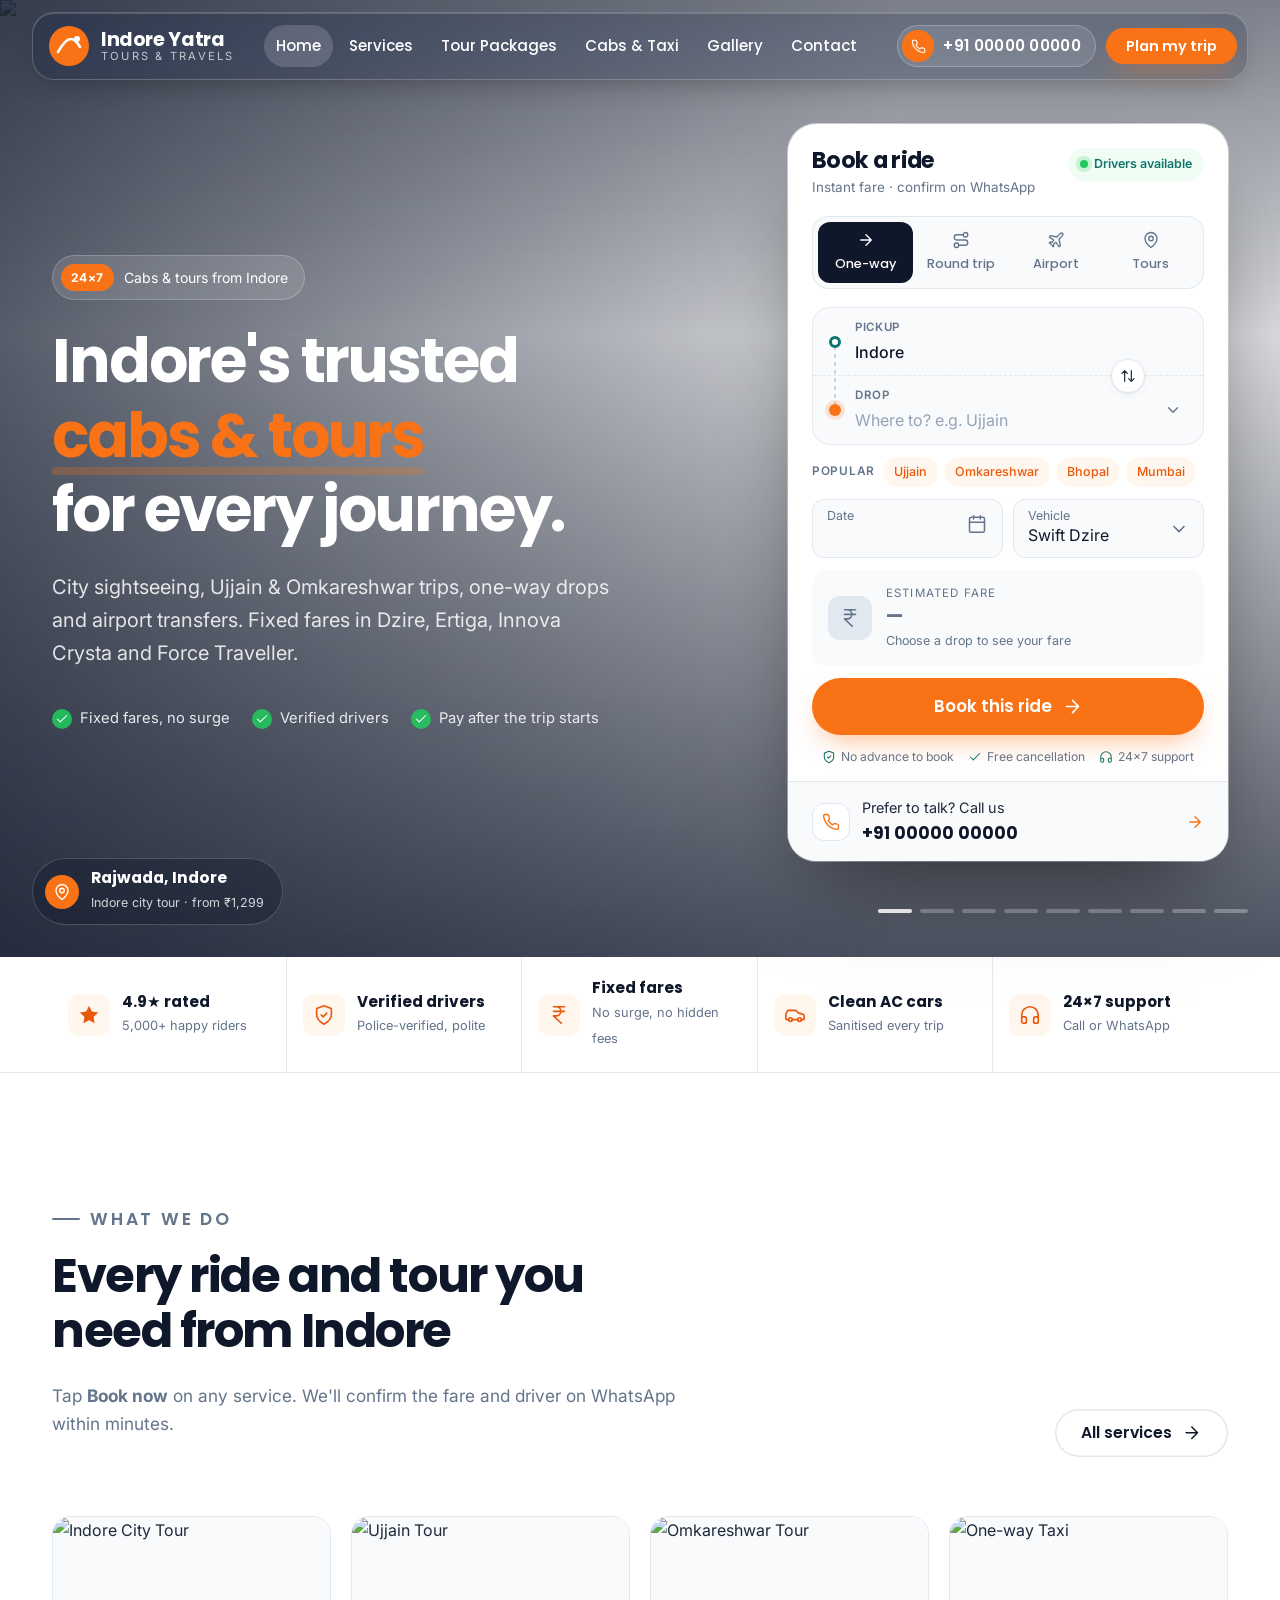
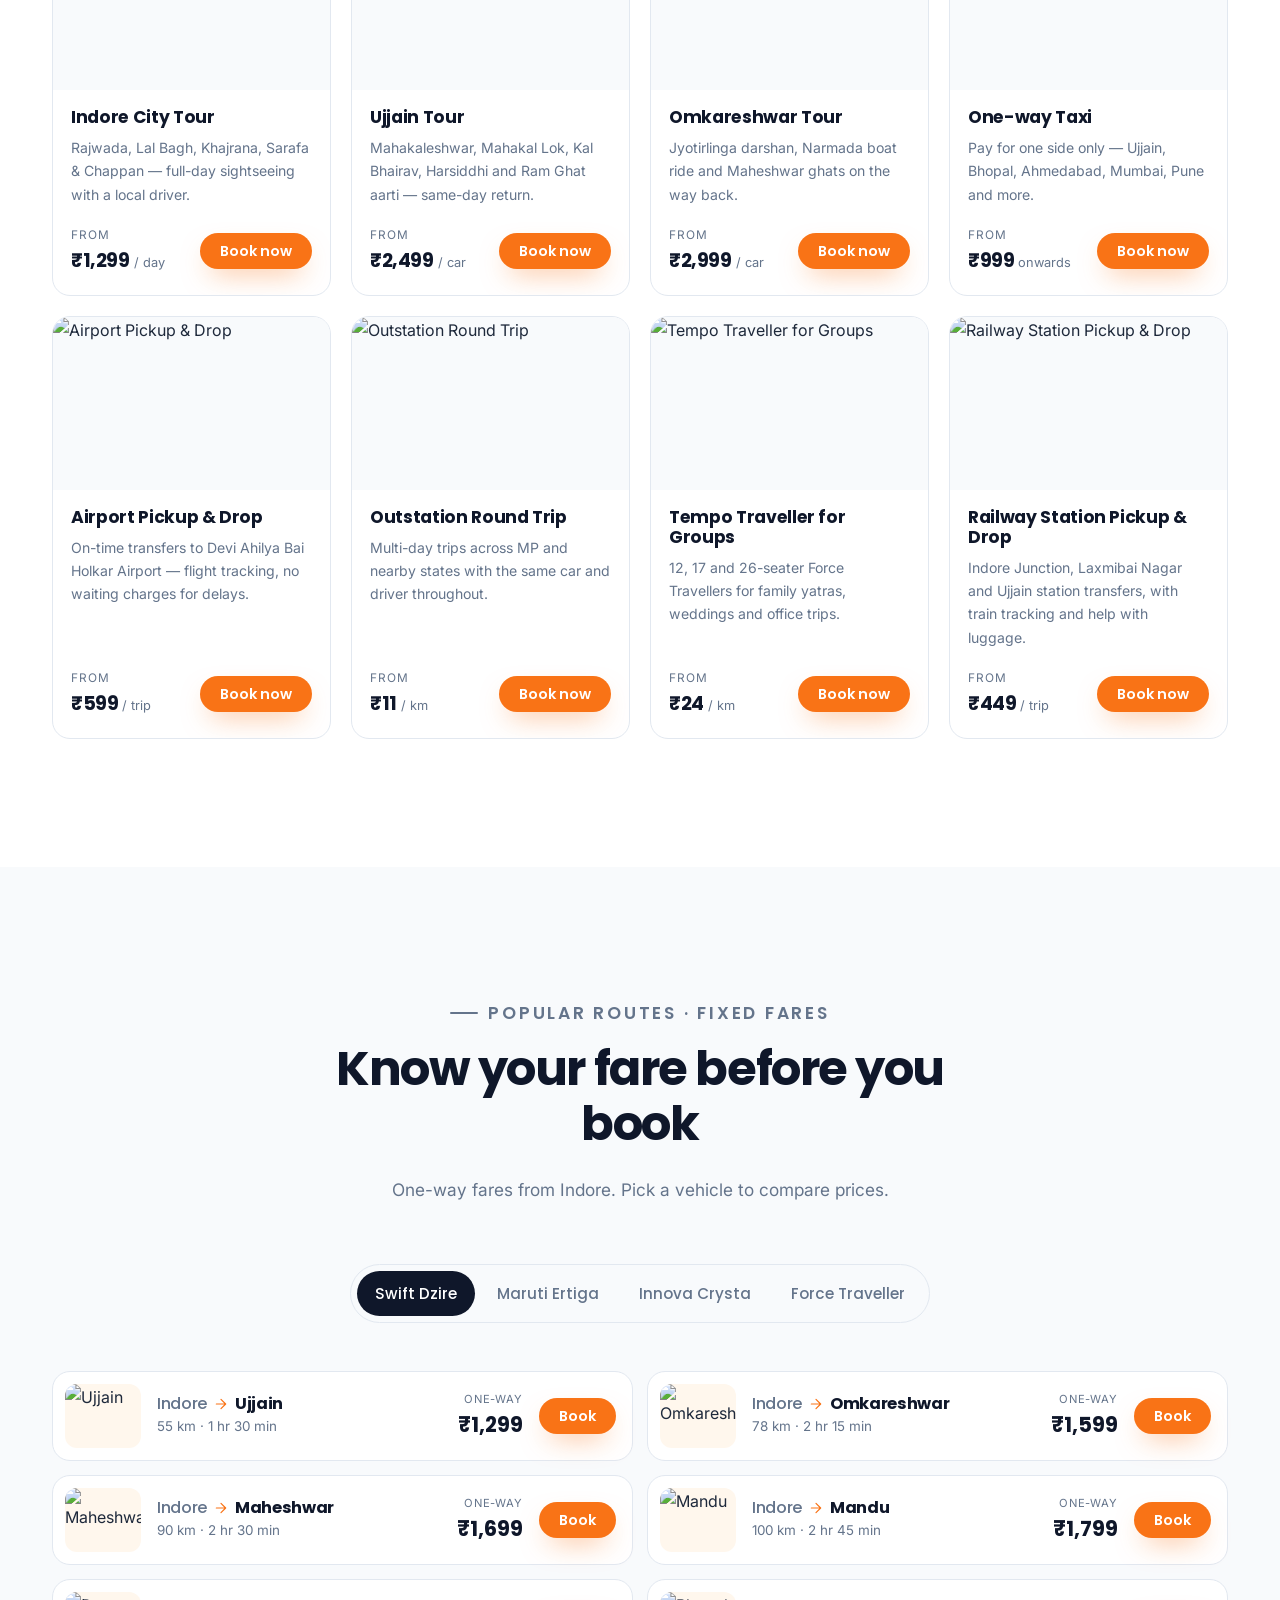
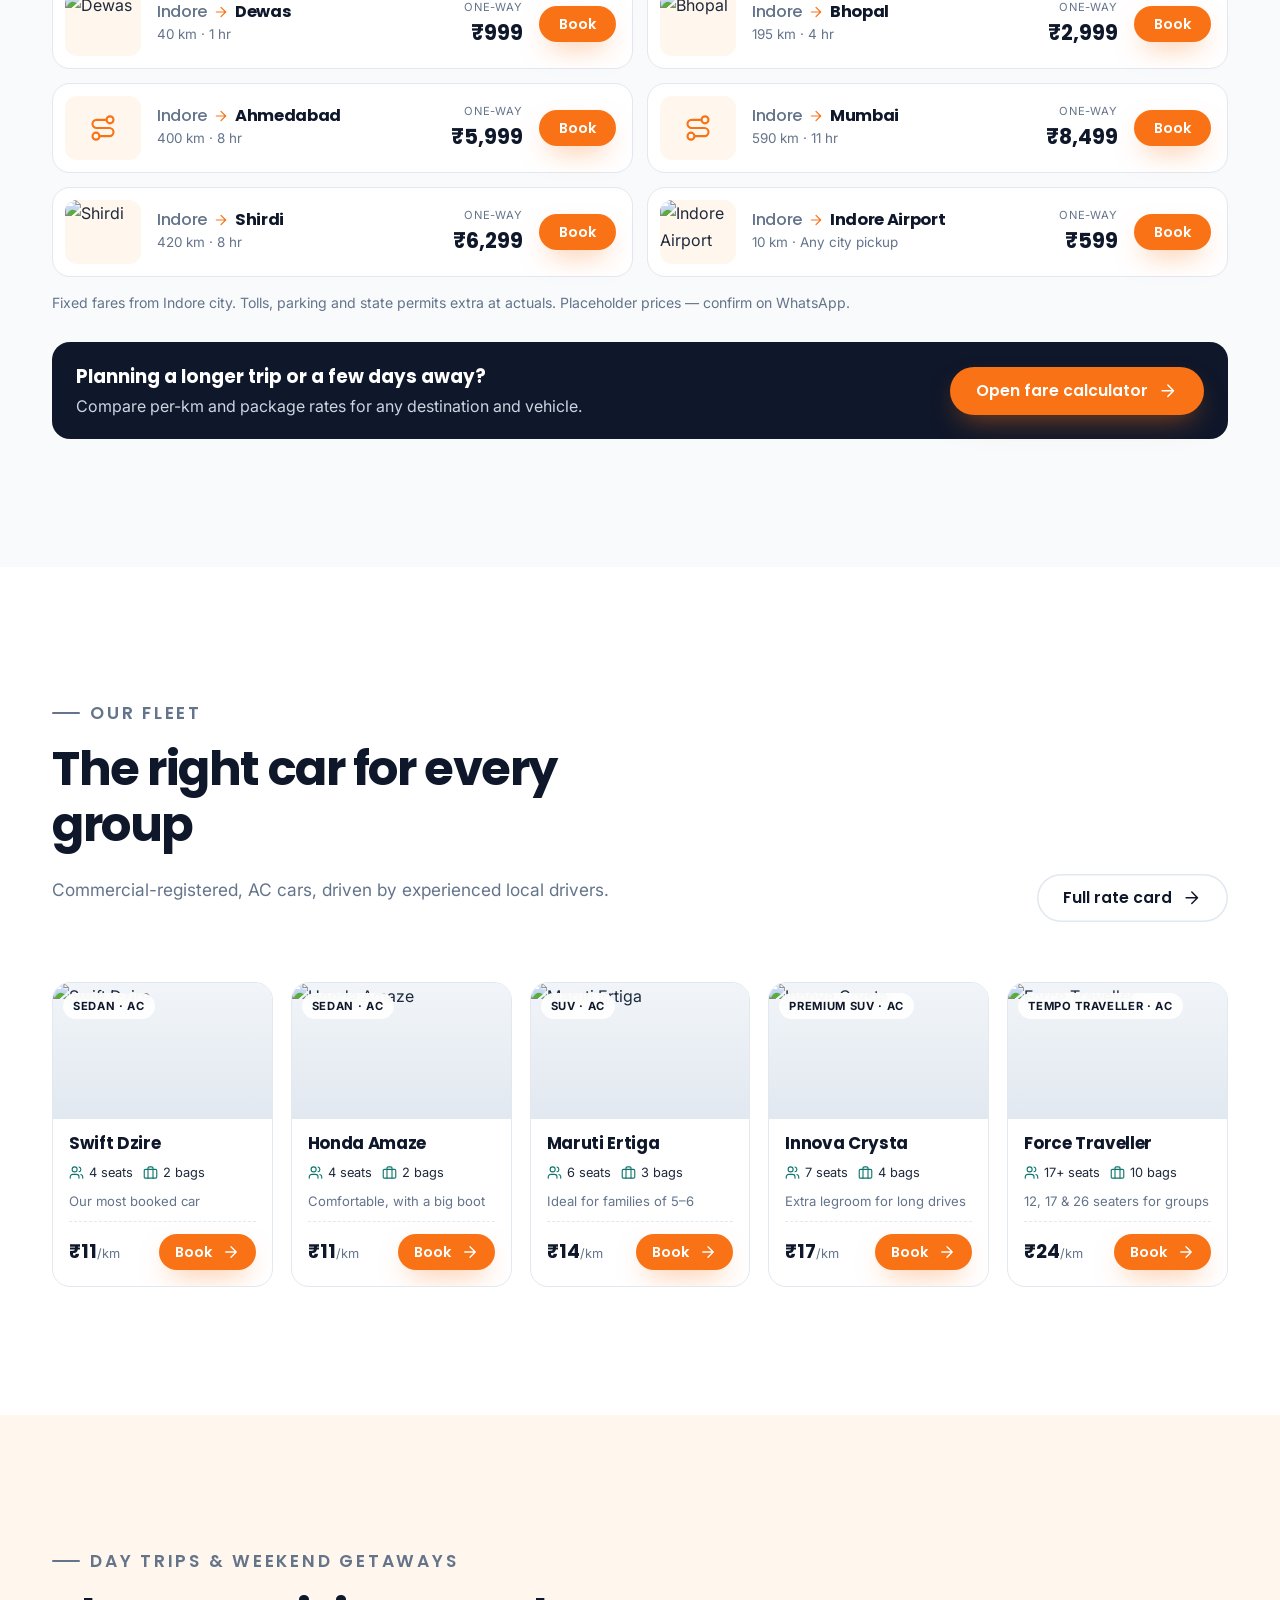
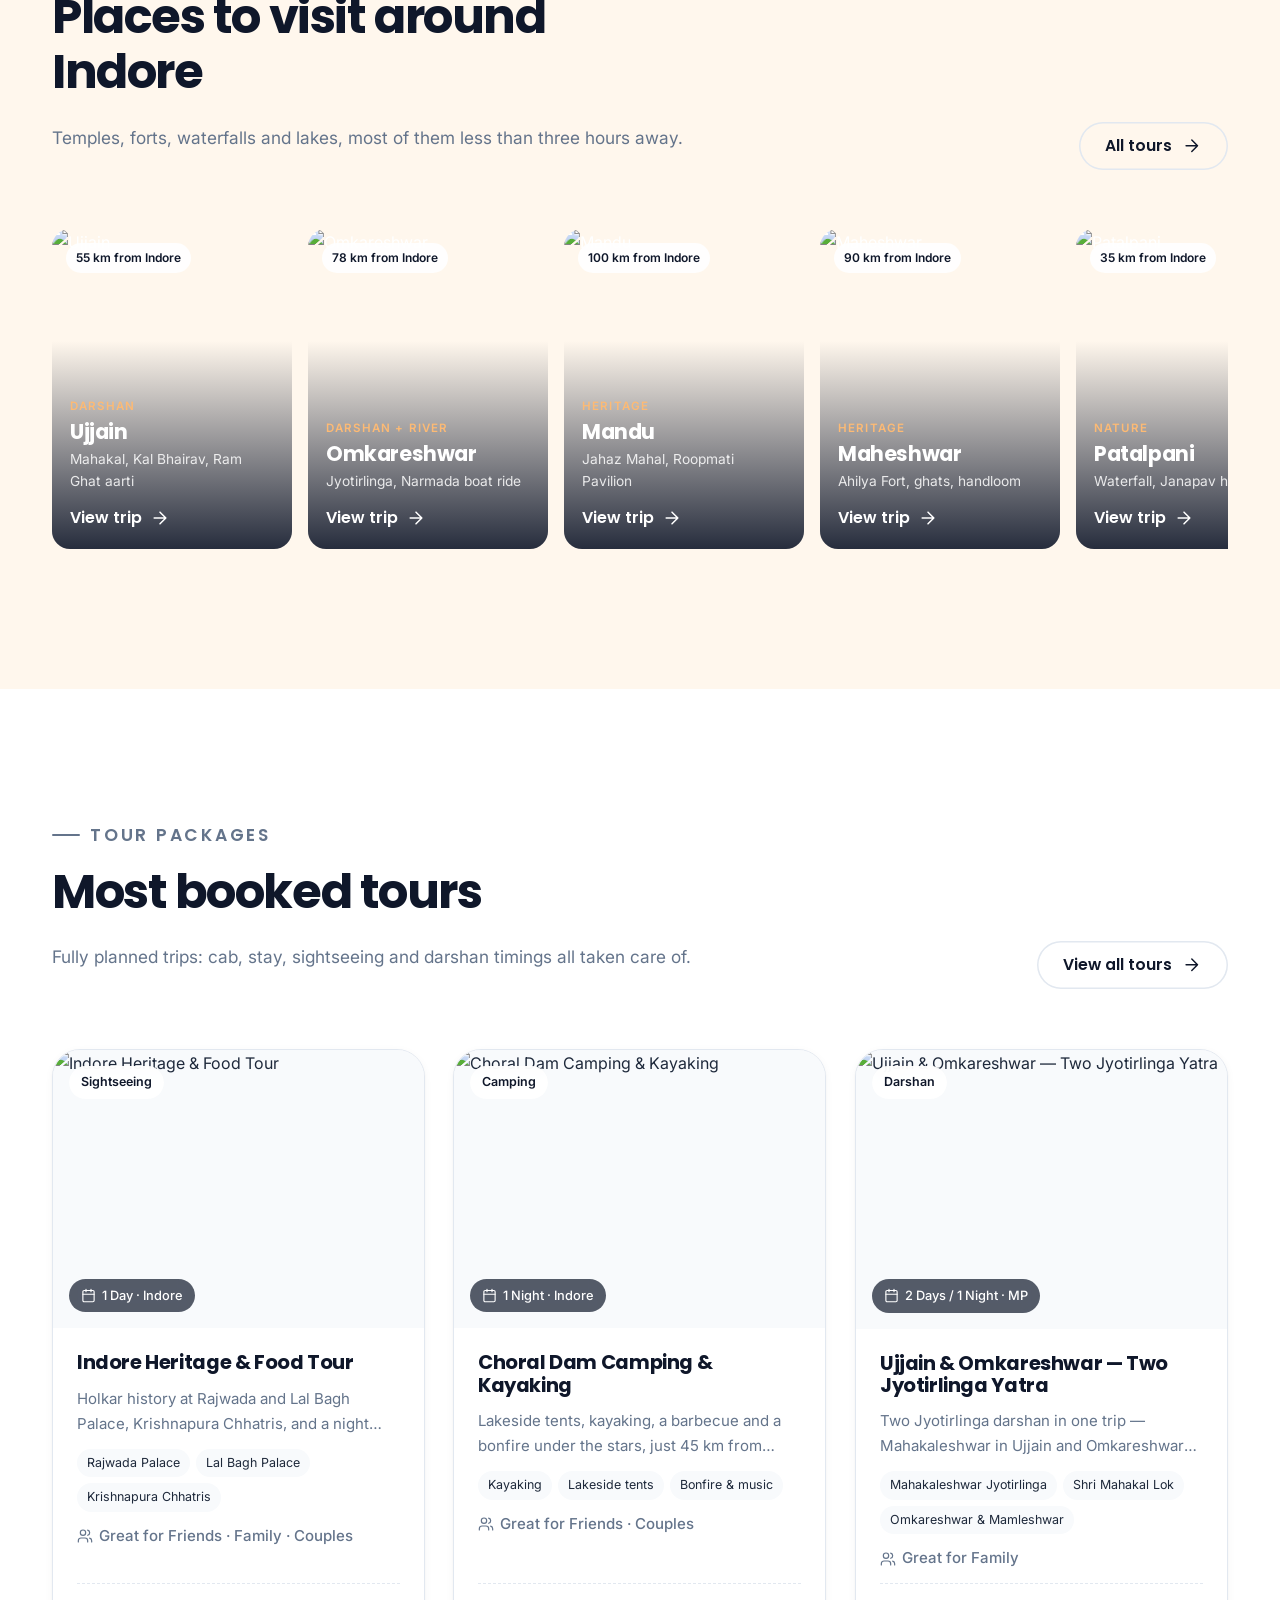
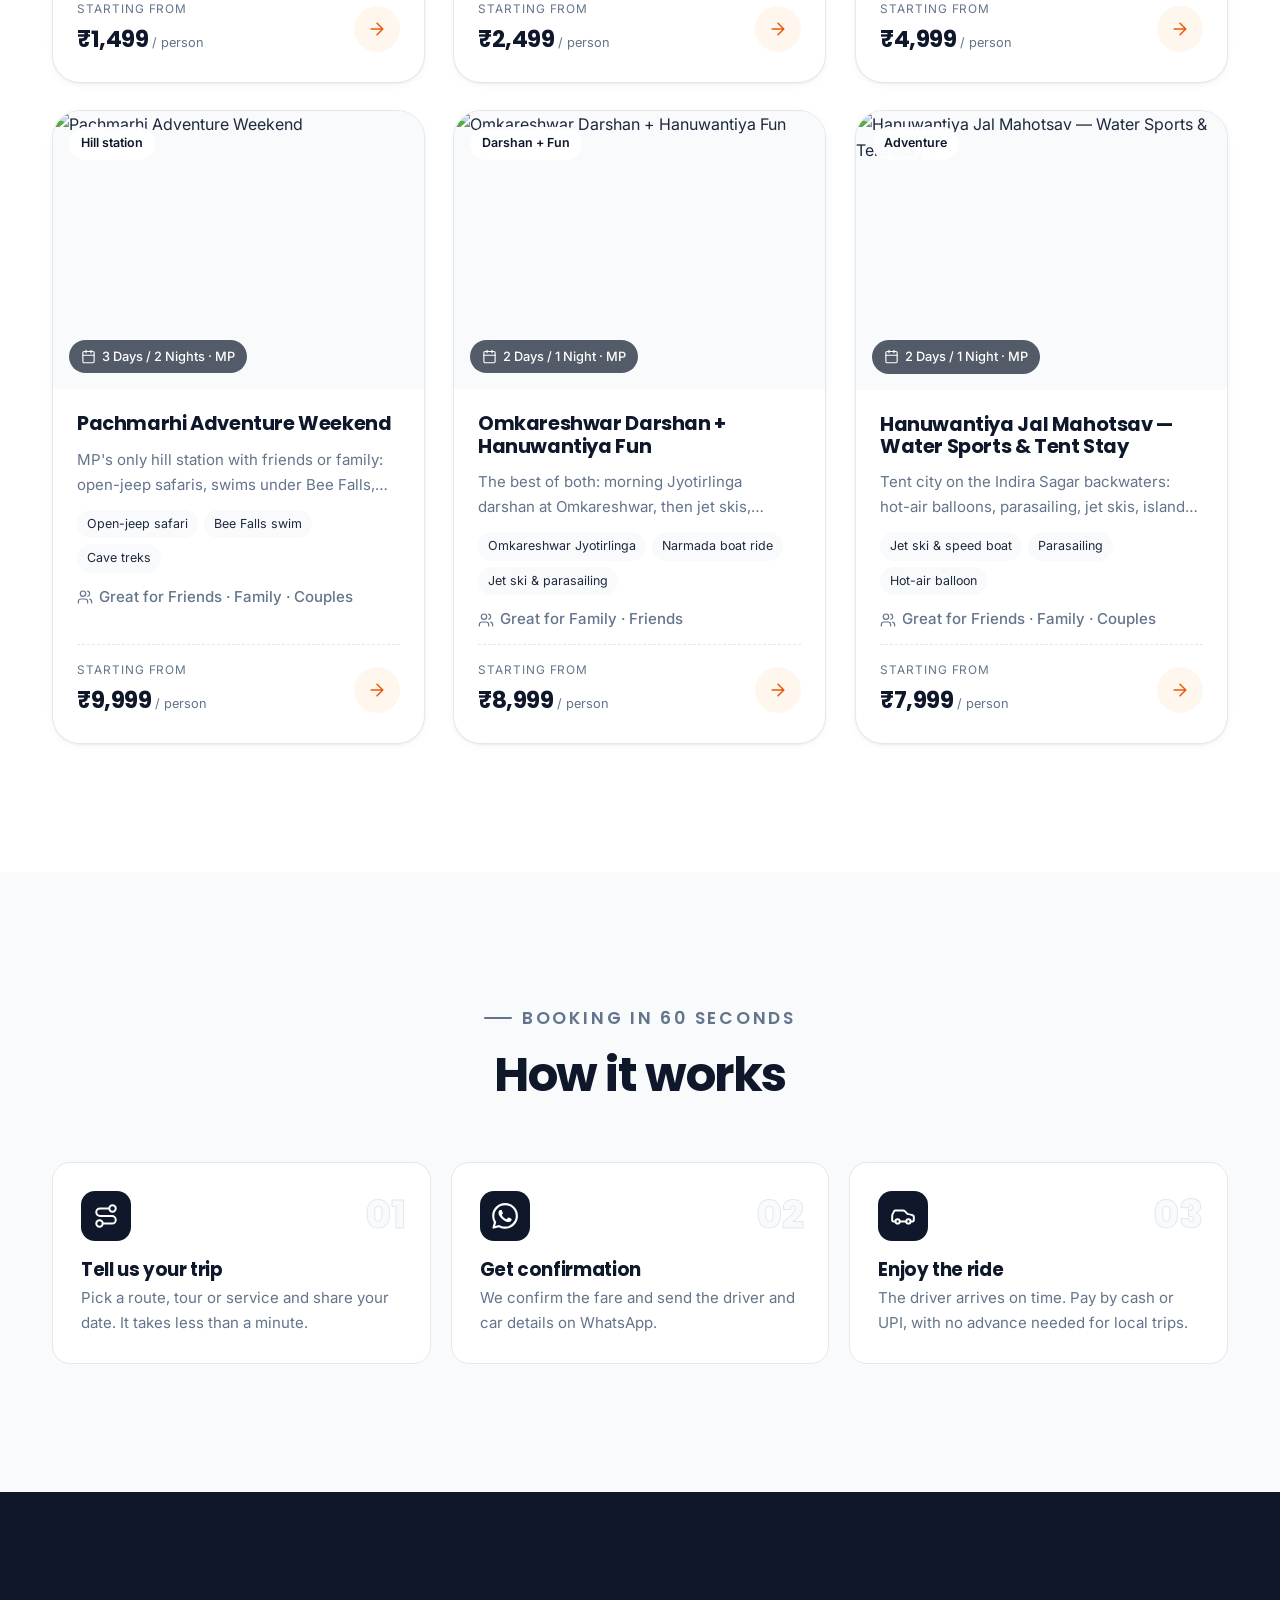
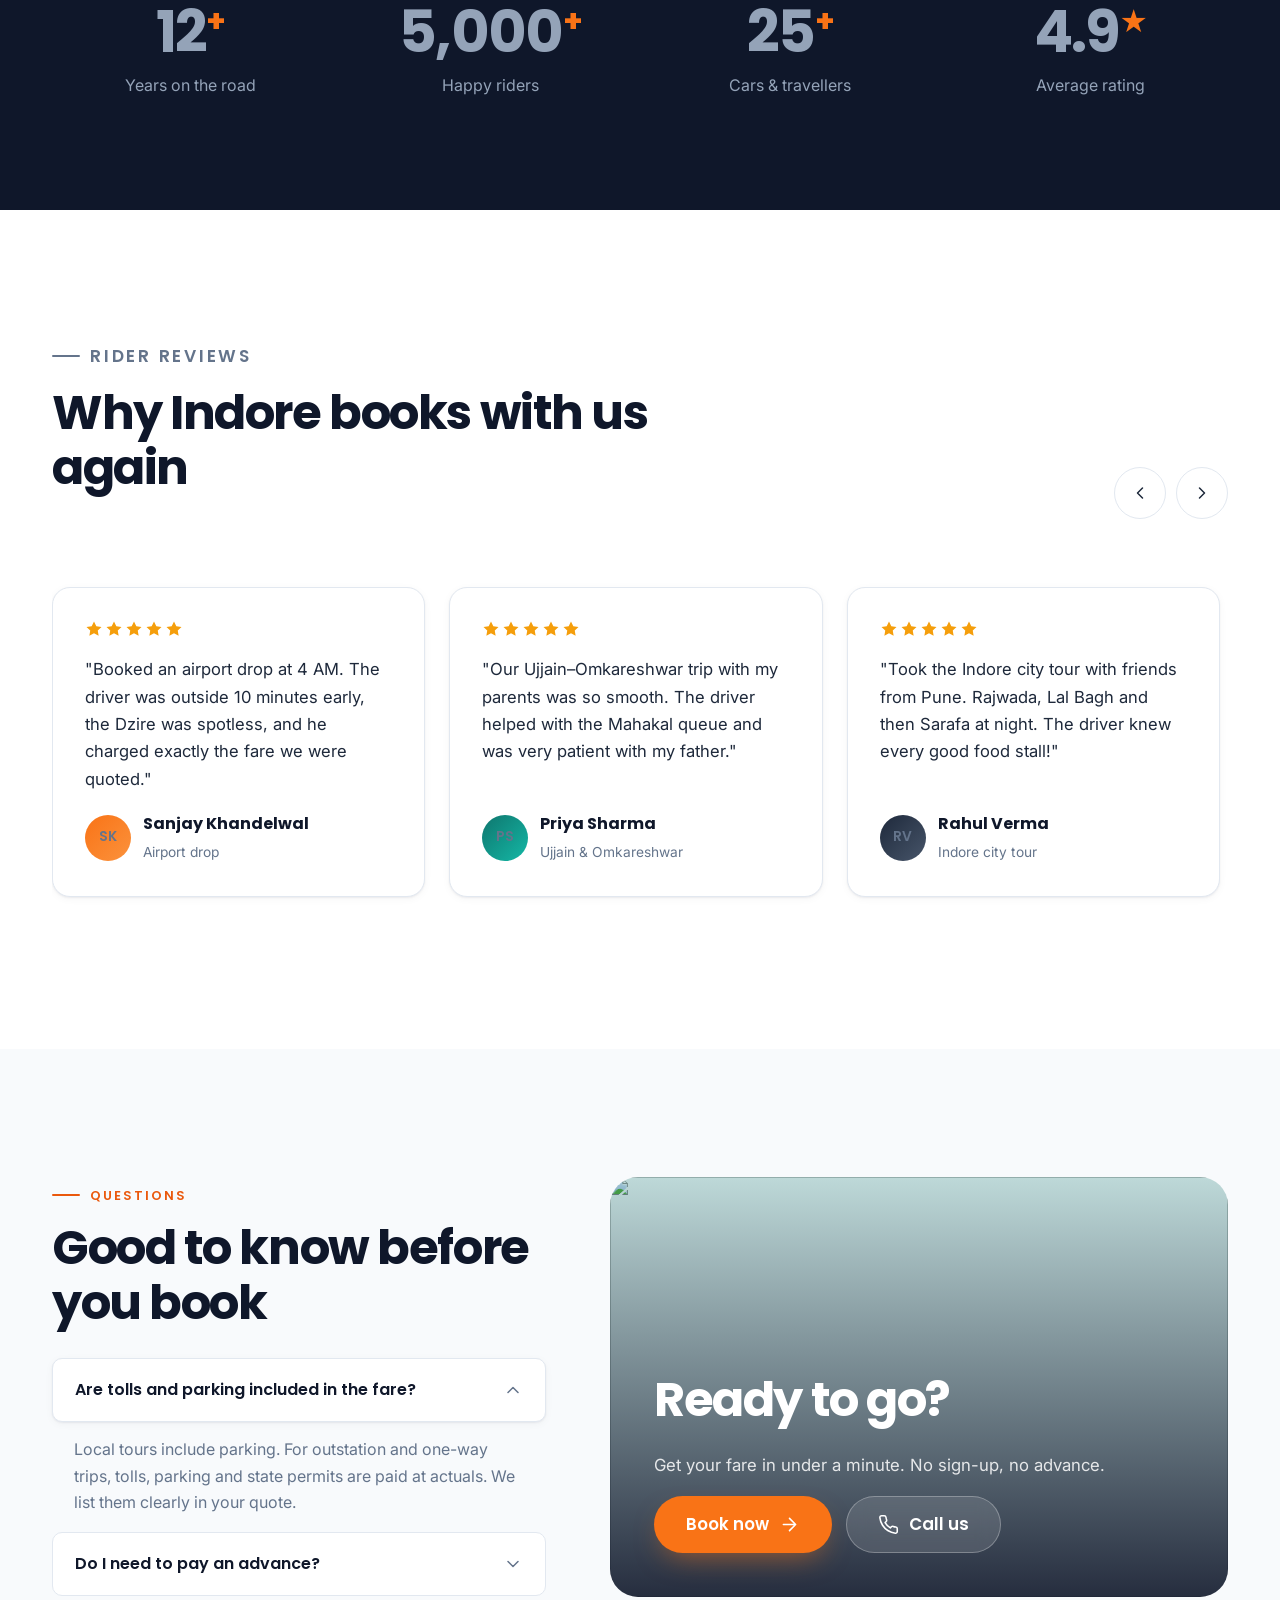
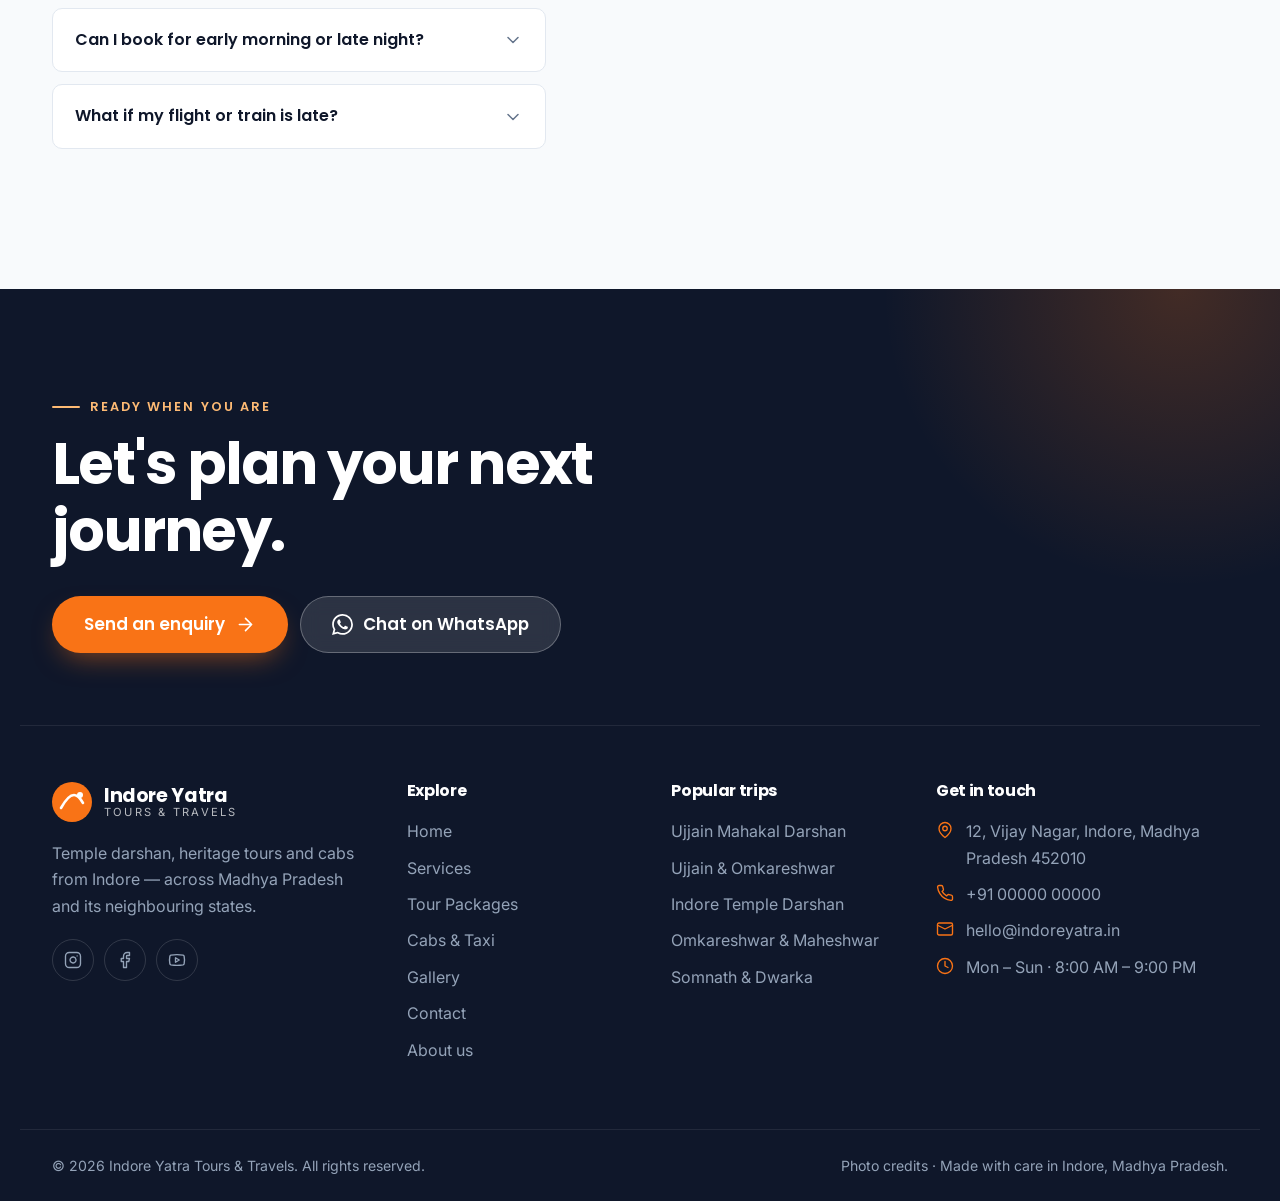
==== index.html @ 7853a2e7 "Initial commit: Indore Yatra website Co-Authored-By: Claude Sonnet 5.5 <noreply@anthropic.com>" ====
<!doctype html>
<html lang="en-IN">
<head>
  <meta charset="utf-8">
  <meta name="viewport" content="width=device-width, initial-scale=1">
  <title>Indore Yatra | Cabs, Taxi & Tours from Indore — Ujjain, Omkareshwar, Airport</title>
  <meta name="description" content="Book cabs and tours from Indore: Indore city tour, Ujjain & Omkareshwar trips, one-way taxi, airport pickup & drop. Dzire, Ertiga, Innova Crysta & Force Traveller. Fixed fares, verified drivers.">
  <meta name="theme-color" content="#f97316">
  <link rel="icon" href="assets/images/favicon.svg" type="image/svg+xml">
  <meta property="og:title" content="Indore Yatra | Cabs, Taxi & Tours from Indore — Ujjain, Omkareshwar, Airport">
  <meta property="og:image" content="https://thumb.wikimedia.org/wikipedia/commons/thumb/9/92/Rajwada_Indore_Diwali.jpg/1280px-Rajwada_Indore_Diwali.jpg">
  <link rel="preconnect" href="https://fonts.googleapis.com">
  <link rel="preconnect" href="https://fonts.gstatic.com" crossorigin>
  <link rel="preconnect" href="https://upload.wikimedia.org">
  <link href="https://fonts.googleapis.com/css2?family=Inter:wght@400;500;600&family=Poppins:wght@500;600;700;800&display=swap" rel="stylesheet">
  <link rel="stylesheet" href="assets/css/style.css">
  <link rel="stylesheet" href="assets/css/responsive.css">
  <script>(function(){var d=document.documentElement;if(matchMedia("(prefers-reduced-motion: reduce)").matches)return;d.classList.add("js-anim");try{if(sessionStorage.getItem("iy-transition")==="1")d.classList.add("is-entering")}catch(e){}setTimeout(function(){if(!window.__animReady)d.classList.remove("js-anim","is-entering")},3500)})();</script>
  <script type="application/ld+json">
  {"@context":"https://schema.org","@type":"TravelAgency","name":"Indore Yatra Tours & Travels",
   "address":{"@type":"PostalAddress","streetAddress":"12, Vijay Nagar","addressLocality":"Indore","addressRegion":"Madhya Pradesh","postalCode":"452010","addressCountry":"IN"},
   "telephone":"+910000000000","openingHours":"Mo-Su 00:00-23:59","areaServed":["Indore","Ujjain","Omkareshwar","Madhya Pradesh"]}
  </script>
</head>
<body data-page="home" data-header="overlay">
  <a href="#main" class="skip-link">Skip to content</a>
  <div id="site-header"></div>

  <main id="main">
    <!-- ============ HERO: slideshow + fare widget ============ -->
    <section class="hero hero--home">
      <div class="hero__media" data-slideshow><div class="slide is-active" data-place="Rajwada, Indore" data-meta="Indore city tour · from ₹1,299"><img src="https://thumb.wikimedia.org/wikipedia/commons/thumb/9/92/Rajwada_Indore_Diwali.jpg/1920px-Rajwada_Indore_Diwali.jpg" srcset="https://thumb.wikimedia.org/wikipedia/commons/thumb/9/92/Rajwada_Indore_Diwali.jpg/960px-Rajwada_Indore_Diwali.jpg 960w, https://thumb.wikimedia.org/wikipedia/commons/thumb/9/92/Rajwada_Indore_Diwali.jpg/1280px-Rajwada_Indore_Diwali.jpg 1280w, https://thumb.wikimedia.org/wikipedia/commons/thumb/9/92/Rajwada_Indore_Diwali.jpg/1920px-Rajwada_Indore_Diwali.jpg 1920w, https://thumb.wikimedia.org/wikipedia/commons/thumb/9/92/Rajwada_Indore_Diwali.jpg/3840px-Rajwada_Indore_Diwali.jpg 3840w" sizes="100vw" alt="Rajwada, Indore" fetchpriority="high"></div><div class="slide" data-place="Mahakaleshwar, Ujjain" data-meta="55 km · 1.5 hrs from Indore"><img data-src="https://thumb.wikimedia.org/wikipedia/commons/thumb/7/75/Mahakaleshwar_Temple%2C_Ujjain.jpg/1920px-Mahakaleshwar_Temple%2C_Ujjain.jpg" data-srcset="https://thumb.wikimedia.org/wikipedia/commons/thumb/7/75/Mahakaleshwar_Temple%2C_Ujjain.jpg/960px-Mahakaleshwar_Temple%2C_Ujjain.jpg 960w, https://thumb.wikimedia.org/wikipedia/commons/thumb/7/75/Mahakaleshwar_Temple%2C_Ujjain.jpg/1280px-Mahakaleshwar_Temple%2C_Ujjain.jpg 1280w, https://thumb.wikimedia.org/wikipedia/commons/thumb/7/75/Mahakaleshwar_Temple%2C_Ujjain.jpg/1920px-Mahakaleshwar_Temple%2C_Ujjain.jpg 1920w, https://thumb.wikimedia.org/wikipedia/commons/thumb/7/75/Mahakaleshwar_Temple%2C_Ujjain.jpg/3840px-Mahakaleshwar_Temple%2C_Ujjain.jpg 3840w" sizes="100vw" alt="Mahakaleshwar, Ujjain"></div><div class="slide" data-place="Jahaz Mahal, Mandu" data-meta="100 km · heritage day trip"><img data-src="https://thumb.wikimedia.org/wikipedia/commons/thumb/8/89/Jahaz_Mahal_10.jpg/1920px-Jahaz_Mahal_10.jpg" data-srcset="https://thumb.wikimedia.org/wikipedia/commons/thumb/8/89/Jahaz_Mahal_10.jpg/960px-Jahaz_Mahal_10.jpg 960w, https://thumb.wikimedia.org/wikipedia/commons/thumb/8/89/Jahaz_Mahal_10.jpg/1280px-Jahaz_Mahal_10.jpg 1280w, https://thumb.wikimedia.org/wikipedia/commons/thumb/8/89/Jahaz_Mahal_10.jpg/1920px-Jahaz_Mahal_10.jpg 1920w, https://thumb.wikimedia.org/wikipedia/commons/thumb/8/89/Jahaz_Mahal_10.jpg/3840px-Jahaz_Mahal_10.jpg 3840w" sizes="100vw" alt="Jahaz Mahal, Mandu"></div><div class="slide" data-place="Omkareshwar on the Narmada" data-meta="78 km · Jyotirlinga & boat ride"><img data-src="https://thumb.wikimedia.org/wikipedia/commons/thumb/0/05/Narmada_in_Omkareshwar.jpg/1920px-Narmada_in_Omkareshwar.jpg" data-srcset="https://thumb.wikimedia.org/wikipedia/commons/thumb/0/05/Narmada_in_Omkareshwar.jpg/960px-Narmada_in_Omkareshwar.jpg 960w, https://thumb.wikimedia.org/wikipedia/commons/thumb/0/05/Narmada_in_Omkareshwar.jpg/1280px-Narmada_in_Omkareshwar.jpg 1280w, https://thumb.wikimedia.org/wikipedia/commons/thumb/0/05/Narmada_in_Omkareshwar.jpg/1920px-Narmada_in_Omkareshwar.jpg 1920w, https://thumb.wikimedia.org/wikipedia/commons/thumb/0/05/Narmada_in_Omkareshwar.jpg/3840px-Narmada_in_Omkareshwar.jpg 3840w" sizes="100vw" alt="Omkareshwar on the Narmada"></div><div class="slide" data-place="Water sports at Hanuwantiya" data-meta="Jet ski, parasailing & tent city"><img data-src="https://thumb.wikimedia.org/wikipedia/commons/thumb/f/f3/JalMahotsav_in_2016-17_-_Water_Sports_02.jpg/1920px-JalMahotsav_in_2016-17_-_Water_Sports_02.jpg" data-srcset="https://thumb.wikimedia.org/wikipedia/commons/thumb/f/f3/JalMahotsav_in_2016-17_-_Water_Sports_02.jpg/960px-JalMahotsav_in_2016-17_-_Water_Sports_02.jpg 960w, https://thumb.wikimedia.org/wikipedia/commons/thumb/f/f3/JalMahotsav_in_2016-17_-_Water_Sports_02.jpg/1280px-JalMahotsav_in_2016-17_-_Water_Sports_02.jpg 1280w, https://thumb.wikimedia.org/wikipedia/commons/thumb/f/f3/JalMahotsav_in_2016-17_-_Water_Sports_02.jpg/1920px-JalMahotsav_in_2016-17_-_Water_Sports_02.jpg 1920w, https://thumb.wikimedia.org/wikipedia/commons/thumb/f/f3/JalMahotsav_in_2016-17_-_Water_Sports_02.jpg/3840px-JalMahotsav_in_2016-17_-_Water_Sports_02.jpg 3840w" sizes="100vw" alt="Water sports at Hanuwantiya"></div><div class="slide" data-place="Patalpani Waterfall" data-meta="35 km · monsoon favourite"><img data-src="https://thumb.wikimedia.org/wikipedia/commons/thumb/e/e3/Patalpani_Waterfall.jpg/1920px-Patalpani_Waterfall.jpg" data-srcset="https://thumb.wikimedia.org/wikipedia/commons/thumb/e/e3/Patalpani_Waterfall.jpg/960px-Patalpani_Waterfall.jpg 960w, https://thumb.wikimedia.org/wikipedia/commons/thumb/e/e3/Patalpani_Waterfall.jpg/1280px-Patalpani_Waterfall.jpg 1280w, https://thumb.wikimedia.org/wikipedia/commons/thumb/e/e3/Patalpani_Waterfall.jpg/1920px-Patalpani_Waterfall.jpg 1920w, https://thumb.wikimedia.org/wikipedia/commons/thumb/e/e3/Patalpani_Waterfall.jpg/3840px-Patalpani_Waterfall.jpg 3840w" sizes="100vw" alt="Patalpani Waterfall"></div><div class="slide" data-place="Maheshwar Ghats" data-meta="90 km · Ahilya Fort & sarees"><img data-src="https://thumb.wikimedia.org/wikipedia/commons/thumb/2/2d/Maheshwar_Fort_-_Exterior_05.jpg/1920px-Maheshwar_Fort_-_Exterior_05.jpg" data-srcset="https://thumb.wikimedia.org/wikipedia/commons/thumb/2/2d/Maheshwar_Fort_-_Exterior_05.jpg/960px-Maheshwar_Fort_-_Exterior_05.jpg 960w, https://thumb.wikimedia.org/wikipedia/commons/thumb/2/2d/Maheshwar_Fort_-_Exterior_05.jpg/1280px-Maheshwar_Fort_-_Exterior_05.jpg 1280w, https://thumb.wikimedia.org/wikipedia/commons/thumb/2/2d/Maheshwar_Fort_-_Exterior_05.jpg/1920px-Maheshwar_Fort_-_Exterior_05.jpg 1920w, https://thumb.wikimedia.org/wikipedia/commons/thumb/2/2d/Maheshwar_Fort_-_Exterior_05.jpg/3840px-Maheshwar_Fort_-_Exterior_05.jpg 3840w" sizes="100vw" alt="Maheshwar Ghats"></div><div class="slide" data-place="Rangpanchami, Indore" data-meta="The city's famous colour festival"><img data-src="https://thumb.wikimedia.org/wikipedia/commons/thumb/8/82/Color_Splash.jpg/1920px-Color_Splash.jpg" data-srcset="https://thumb.wikimedia.org/wikipedia/commons/thumb/8/82/Color_Splash.jpg/960px-Color_Splash.jpg 960w, https://thumb.wikimedia.org/wikipedia/commons/thumb/8/82/Color_Splash.jpg/1280px-Color_Splash.jpg 1280w, https://thumb.wikimedia.org/wikipedia/commons/thumb/8/82/Color_Splash.jpg/1920px-Color_Splash.jpg 1920w, https://thumb.wikimedia.org/wikipedia/commons/thumb/8/82/Color_Splash.jpg/3840px-Color_Splash.jpg 3840w" sizes="100vw" alt="Rangpanchami, Indore"></div><div class="slide" data-place="Pachmarhi" data-meta="MP's only hill station"><img data-src="https://thumb.wikimedia.org/wikipedia/commons/thumb/b/be/Mountains_of_pachmarhi_01.jpg/1920px-Mountains_of_pachmarhi_01.jpg" data-srcset="https://thumb.wikimedia.org/wikipedia/commons/thumb/b/be/Mountains_of_pachmarhi_01.jpg/960px-Mountains_of_pachmarhi_01.jpg 960w, https://thumb.wikimedia.org/wikipedia/commons/thumb/b/be/Mountains_of_pachmarhi_01.jpg/1280px-Mountains_of_pachmarhi_01.jpg 1280w, https://thumb.wikimedia.org/wikipedia/commons/thumb/b/be/Mountains_of_pachmarhi_01.jpg/1920px-Mountains_of_pachmarhi_01.jpg 1920w" sizes="100vw" alt="Pachmarhi"></div></div>
      <div class="container hero__grid">
        <div class="hero__content">
          <span class="hero__badge" data-hero-item><b>24×7</b> Cabs &amp; tours from Indore</span>
          <h1>
            <span class="line">Indore's trusted</span>
            <span class="line"><span class="highlight highlight--underline">cabs &amp; tours</span></span>
            <span class="line">for every journey.</span>
          </h1>
          <p class="hero__lead" data-hero-item>City sightseeing, Ujjain &amp; Omkareshwar trips, one-way drops and airport transfers. Fixed fares in Dzire, Ertiga, Innova Crysta and Force Traveller.</p>
          <ul class="hero__mini" data-hero-item>
            <li><i data-icon="check"></i>Fixed fares, no surge</li>
            <li><i data-icon="check"></i>Verified drivers</li>
            <li><i data-icon="check"></i>Pay after the trip starts</li>
          </ul>
        </div>

        <div class="hb" data-hero-book data-hero-item data-mode="one-way">
          <div class="hb__head">
            <div><h2>Book a ride</h2><p>Instant fare · confirm on WhatsApp</p></div>
            <span class="hb__live">Drivers available</span>
          </div>
          <div class="hb__tabs" role="tablist" aria-label="Trip type">
            <span class="hb__pill" aria-hidden="true"></span>
            <button type="button" class="hb__tab is-active" role="tab" aria-selected="true" data-mode="one-way"><i data-icon="arrow"></i>One-way</button>
            <button type="button" class="hb__tab" role="tab" aria-selected="false" data-mode="round"><i data-icon="route"></i>Round trip</button>
            <button type="button" class="hb__tab" role="tab" aria-selected="false" data-mode="airport"><i data-icon="plane"></i>Airport</button>
            <button type="button" class="hb__tab" role="tab" aria-selected="false" data-mode="tour"><i data-icon="pin"></i>Tours</button>
          </div>
          <form class="hb__form" autocomplete="off">
            <div class="hb__route" data-modes="cab">
              <div class="hb__loc">
                <span class="hb__dot hb__dot--from" aria-hidden="true"></span>
                <div class="hb__locfield"><label for="hb-pickup">Pickup</label><input id="hb-pickup" name="hb-pickup" value="Indore" placeholder="City or area"></div>
              </div>
              <div class="hb__loc hb__loc--drop">
                <span class="hb__dot hb__dot--to" aria-hidden="true"></span>
                <div class="hb__locfield"><label for="hb-drop">Drop</label><input id="hb-drop" name="hb-drop" placeholder="Where to? e.g. Ujjain" role="combobox" aria-autocomplete="list" aria-expanded="false" aria-controls="hb-list"></div>
                <button type="button" class="hb__chev" aria-label="Show destinations" tabindex="-1"><i data-icon="chevron-down"></i></button>
                <ul class="hb__list" id="hb-list" role="listbox" aria-label="Destinations"></ul>
              </div>
              <button type="button" class="hb__swap" aria-label="Swap pickup and drop"><i data-icon="swap"></i></button>
            </div>
            <div class="hb__chips" data-modes="cab noairport">
              <span>Popular</span>
              <button type="button" data-hb-quick="Ujjain">Ujjain</button>
              <button type="button" data-hb-quick="Omkareshwar">Omkareshwar</button>
              <button type="button" data-hb-quick="Bhopal">Bhopal</button>
              <button type="button" data-hb-quick="Mumbai">Mumbai</button>
            </div>
            <div class="field hb__tour" data-modes="tour"><select id="hb-tour" name="hb-tour"><option value="Indore Heritage & Food Tour" data-price="1299">Indore City Tour</option><option value="Ujjain Mahakal Darshan" data-price="2499">Ujjain Tour (same day)</option><option value="Omkareshwar & Maheshwar Day Trip" data-price="2999">Omkareshwar + Maheshwar</option><option value="Ujjain & Omkareshwar — Two Jyotirlinga Yatra" data-price="4999">Ujjain + Omkareshwar (2 days)</option><option value="Mandu — City of Joy" data-price="3499">Mandu Day Trip</option><option value="Patalpani & Tincha Falls Day Trip" data-price="1999">Patalpani & Tincha Falls</option><option value="Indore Temple Darshan" data-price="1299">Indore Temple Darshan</option></select><label for="hb-tour">Choose a tour</label></div>
            <div class="hb__row">
              <div class="field"><input id="hb-date" name="hb-date" type="date" placeholder=" "><label for="hb-date">Date</label></div>
              <div class="field" data-modes="cab"><select id="hb-vehicle" name="hb-vehicle"></select><label for="hb-vehicle">Vehicle</label></div>
            </div>
            <div class="hb__fare">
              <div class="hb__fareicon"><i data-icon="rupee"></i></div>
              <div><small>Estimated fare</small><strong data-hb-fare>₹0</strong><p data-hb-note></p></div>
            </div>
            <button type="submit" class="btn btn--primary btn--lg btn--block btn--magnetic">Book this ride <i data-icon="arrow"></i></button>
            <p class="hb__foot"><span><i data-icon="shield"></i>No advance to book</span><span><i data-icon="check"></i>Free cancellation</span><span><i data-icon="headset"></i>24×7 support</span></p>
          </form>
          <a href="#" data-site="tel" class="hb__call"><span class="hb__callicon"><i data-icon="phone"></i></span><span>Prefer to talk? Call us <strong data-site="phone"></strong></span><i data-icon="arrow"></i></a>
        </div>
      </div>
      <div class="hero__place" data-slide-caption aria-live="polite"><i data-icon="pin"></i><div><strong></strong><small></small></div></div>
      <div class="hero__dots" data-slide-dots></div>
    </section>

    <!-- ============ TRUST STRIP ============ -->
    <section class="trust" aria-label="Why book with us">
      <div class="container trust__list">
        <div class="trust__item" data-reveal><i data-icon="star"></i><div><strong>4.9★ rated</strong><span>5,000+ happy riders</span></div></div>
        <div class="trust__item" data-reveal><i data-icon="shield"></i><div><strong>Verified drivers</strong><span>Police-verified, polite</span></div></div>
        <div class="trust__item" data-reveal><i data-icon="rupee"></i><div><strong>Fixed fares</strong><span>No surge, no hidden fees</span></div></div>
        <div class="trust__item" data-reveal><i data-icon="car"></i><div><strong>Clean AC cars</strong><span>Sanitised every trip</span></div></div>
        <div class="trust__item" data-reveal><i data-icon="headset"></i><div><strong>24×7 support</strong><span>Call or WhatsApp</span></div></div>
      </div>
    </section>

    <!-- ============ SERVICES ============ -->
    <section class="section">
      <div class="container">
        <div class="section-head section-head--split">
          <div>
            <p class="eyebrow" data-reveal>What we do</p>
            <h2 data-reveal>Every ride and tour you need from Indore</h2>
            <p data-reveal>Tap <strong>Book now</strong> on any service. We'll confirm the fare and driver on WhatsApp within minutes.</p>
          </div>
          <a href="services.html" class="btn btn--outline" data-reveal>All services <i data-icon="arrow"></i></a>
        </div>
        <div class="svc-cards" data-services data-limit="8"></div>
      </div>
    </section>

    <!-- ============ ROUTE FARES ============ -->
    <section class="section section--cool">
      <div class="container">
        <div class="section-head section-head--center">
          <p class="eyebrow" data-reveal>Popular routes · fixed fares</p>
          <h2 data-reveal>Know your fare before you book</h2>
          <p data-reveal>One-way fares from Indore. Pick a vehicle to compare prices.</p>
        </div>
        <div data-routes></div>
        <div class="calc-teaser" data-reveal>
          <div><strong>Planning a longer trip or a few days away?</strong>Compare per-km and package rates for any destination and vehicle.</div>
          <a href="cabs.html#calculator" class="btn btn--primary">Open fare calculator <i data-icon="arrow"></i></a>
        </div>
      </div>
    </section>

    <!-- ============ FLEET ============ -->
    <section class="section">
      <div class="container">
        <div class="section-head section-head--split">
          <div>
            <p class="eyebrow" data-reveal>Our fleet</p>
            <h2 data-reveal>The right car for every group</h2>
            <p data-reveal>Commercial-registered, AC cars, driven by experienced local drivers.</p>
          </div>
          <a href="cabs.html#rates" class="btn btn--outline" data-reveal>Full rate card <i data-icon="arrow"></i></a>
        </div>
        <div class="fleet" data-fleet></div>
      </div>
    </section>

    <!-- ============ DAY TRIPS ============ -->
    <section class="section section--soft">
      <div class="container">
        <div class="section-head section-head--split">
          <div>
            <p class="eyebrow" data-reveal>Day trips &amp; weekend getaways</p>
            <h2 data-reveal>Places to visit around Indore</h2>
            <p data-reveal>Temples, forts, waterfalls and lakes, most of them less than three hours away.</p>
          </div>
          <a href="packages.html" class="btn btn--outline" data-reveal>All tours <i data-icon="arrow"></i></a>
        </div>
        <div class="trips">
          <a class="trip" href="package.html?id=ujjain-mahakal-darshan" data-reveal>
            <img class="blur-up" src="https://thumb.wikimedia.org/wikipedia/commons/thumb/0/07/Shri_Mahakaleshwar_Temple_Ujjain_-_panoramio_%284%29.jpg/960px-Shri_Mahakaleshwar_Temple_Ujjain_-_panoramio_%284%29.jpg" alt="Ujjain" loading="lazy">
            <span class="trip__km">55 km from Indore</span>
            <span class="trip__tag">Darshan</span>
            <h3>Ujjain</h3>
            <p>Mahakal, Kal Bhairav, Ram Ghat aarti</p>
            <span class="link-arrow link-arrow--light">View trip <i data-icon="arrow"></i></span>
          </a>
          <a class="trip" href="package.html?id=omkareshwar-maheshwar" data-reveal>
            <img class="blur-up" src="https://thumb.wikimedia.org/wikipedia/commons/thumb/4/49/Le_fleuve_Narmada_%C3%A0_Omkareshwar_temple_Madhya_Pradesh_India.jpg/960px-Le_fleuve_Narmada_%C3%A0_Omkareshwar_temple_Madhya_Pradesh_India.jpg" alt="Omkareshwar" loading="lazy">
            <span class="trip__km">78 km from Indore</span>
            <span class="trip__tag">Darshan + river</span>
            <h3>Omkareshwar</h3>
            <p>Jyotirlinga, Narmada boat ride</p>
            <span class="link-arrow link-arrow--light">View trip <i data-icon="arrow"></i></span>
          </a>
          <a class="trip" href="package.html?id=mandu-heritage" data-reveal>
            <img class="blur-up" src="https://thumb.wikimedia.org/wikipedia/commons/thumb/8/89/Jahaz_Mahal_10.jpg/960px-Jahaz_Mahal_10.jpg" alt="Mandu" loading="lazy">
            <span class="trip__km">100 km from Indore</span>
            <span class="trip__tag">Heritage</span>
            <h3>Mandu</h3>
            <p>Jahaz Mahal, Roopmati Pavilion</p>
            <span class="link-arrow link-arrow--light">View trip <i data-icon="arrow"></i></span>
          </a>
          <a class="trip" href="package.html?id=omkareshwar-maheshwar" data-reveal>
            <img class="blur-up" src="https://thumb.wikimedia.org/wikipedia/commons/thumb/3/31/Maheshwar_Fort_-_Exterior_01.jpg/960px-Maheshwar_Fort_-_Exterior_01.jpg" alt="Maheshwar" loading="lazy">
            <span class="trip__km">90 km from Indore</span>
            <span class="trip__tag">Heritage</span>
            <h3>Maheshwar</h3>
            <p>Ahilya Fort, ghats, handloom</p>
            <span class="link-arrow link-arrow--light">View trip <i data-icon="arrow"></i></span>
          </a>
          <a class="trip" href="package.html?id=patalpani-tincha-falls" data-reveal>
            <img class="blur-up" src="https://thumb.wikimedia.org/wikipedia/commons/thumb/e/e3/Patalpani_Waterfall.jpg/960px-Patalpani_Waterfall.jpg" alt="Patalpani" loading="lazy">
            <span class="trip__km">35 km from Indore</span>
            <span class="trip__tag">Nature</span>
            <h3>Patalpani</h3>
            <p>Waterfall, Janapav hills</p>
            <span class="link-arrow link-arrow--light">View trip <i data-icon="arrow"></i></span>
          </a>
          <a class="trip" href="package.html?id=tincha-kajligarh" data-reveal>
            <img class="blur-up" src="https://thumb.wikimedia.org/wikipedia/commons/thumb/d/d0/Tincha_Fall.jpg/960px-Tincha_Fall.jpg" alt="Tincha Falls" loading="lazy">
            <span class="trip__km">25 km from Indore</span>
            <span class="trip__tag">Nature</span>
            <h3>Tincha Falls</h3>
            <p>Gorge, Kajligarh Fort sunset</p>
            <span class="link-arrow link-arrow--light">View trip <i data-icon="arrow"></i></span>
          </a>
          <a class="trip" href="package.html?id=bhopal-sanchi" data-reveal>
            <img class="blur-up" src="https://thumb.wikimedia.org/wikipedia/commons/thumb/c/ca/Upper_Lake%2C_Bhopal%2C_M.P.jpg/960px-Upper_Lake%2C_Bhopal%2C_M.P.jpg" alt="Bhopal & Sanchi" loading="lazy">
            <span class="trip__km">195 km from Indore</span>
            <span class="trip__tag">Lakes & stupas</span>
            <h3>Bhopal & Sanchi</h3>
            <p>Upper Lake, Sanchi, Bhojpur</p>
            <span class="link-arrow link-arrow--light">View trip <i data-icon="arrow"></i></span>
          </a>
          <a class="trip" href="package.html?id=hanuwantiya-jal-mahotsav" data-reveal>
            <img class="blur-up" src="https://thumb.wikimedia.org/wikipedia/commons/thumb/2/22/Gas_Balloon_at_Jal_Mahotsav_-_Hanuwantiya%2C_Madhya_Pradesh.jpg/960px-Gas_Balloon_at_Jal_Mahotsav_-_Hanuwantiya%2C_Madhya_Pradesh.jpg" alt="Hanuwantiya" loading="lazy">
            <span class="trip__km">150 km from Indore</span>
            <span class="trip__tag">Adventure</span>
            <h3>Hanuwantiya</h3>
            <p>Tent city, water sports</p>
            <span class="link-arrow link-arrow--light">View trip <i data-icon="arrow"></i></span>
          </a>
        </div>
      </div>
    </section>

    <!-- ============ FEATURED TOURS ============ -->
    <section class="section">
      <div class="container">
        <div class="section-head section-head--split">
          <div>
            <p class="eyebrow" data-reveal>Tour packages</p>
            <h2 data-reveal>Most booked tours</h2>
            <p data-reveal>Fully planned trips: cab, stay, sightseeing and darshan timings all taken care of.</p>
          </div>
          <a href="packages.html" class="btn btn--outline" data-reveal>View all tours <i data-icon="arrow"></i></a>
        </div>
        <div class="pkg-grid" data-pkg-list data-featured data-limit="6"></div>
      </div>
    </section>

    <!-- ============ HOW IT WORKS ============ -->
    <section class="section section--cool">
      <div class="container">
        <div class="section-head section-head--center">
          <p class="eyebrow" data-reveal>Booking in 60 seconds</p>
          <h2 data-reveal>How it works</h2>
        </div>
        <div class="steps3">
          <div class="step3" data-reveal><i data-icon="route"></i><h3>Tell us your trip</h3><p>Pick a route, tour or service and share your date. It takes less than a minute.</p></div>
          <div class="step3" data-reveal><i data-icon="whatsapp"></i><h3>Get confirmation</h3><p>We confirm the fare and send the driver and car details on WhatsApp.</p></div>
          <div class="step3" data-reveal><i data-icon="car"></i><h3>Enjoy the ride</h3><p>The driver arrives on time. Pay by cash or UPI, with no advance needed for local trips.</p></div>
        </div>
      </div>
    </section>

    <!-- ============ STATS ============ -->
    <section class="section section--dark" style="padding-block:clamp(56px,7vw,88px)">
      <div class="container stats">
        <div class="stat" data-reveal><strong><span data-count="12">12</span><sup>+</sup></strong><span>Years on the road</span></div>
        <div class="stat" data-reveal><strong><span data-count="5000">5,000</span><sup>+</sup></strong><span>Happy riders</span></div>
        <div class="stat" data-reveal><strong><span data-count="25">25</span><sup>+</sup></strong><span>Cars &amp; travellers</span></div>
        <div class="stat" data-reveal><strong><span data-count="4.9">4.9</span><sup>★</sup></strong><span>Average rating</span></div>
      </div>
    </section>

    <!-- ============ TESTIMONIALS ============ -->
    <section class="section">
      <div class="container slider" data-slider>
        <div class="section-head section-head--split">
          <div>
            <p class="eyebrow" data-reveal>Rider reviews</p>
            <h2 data-reveal>Why Indore books with us again</h2>
          </div>
          <div class="slider__nav" data-reveal>
            <button class="slider__btn" data-prev aria-label="Previous review"><i data-icon="chevron-left"></i></button>
            <button class="slider__btn" data-next aria-label="Next review"><i data-icon="chevron-right"></i></button>
          </div>
        </div>
        <div class="slider__track" data-reveal="fade">
          <figure class="review">
            <div class="review__stars"><i data-icon="star"></i><i data-icon="star"></i><i data-icon="star"></i><i data-icon="star"></i><i data-icon="star"></i></div>
            <blockquote>"Booked an airport drop at 4 AM. The driver was outside 10 minutes early, the Dzire was spotless, and he charged exactly the fare we were quoted."</blockquote>
            <figcaption class="review__who"><span class="avatar ">SK</span><div><strong>Sanjay Khandelwal</strong><span>Airport drop</span></div></figcaption>
          </figure>
          <figure class="review">
            <div class="review__stars"><i data-icon="star"></i><i data-icon="star"></i><i data-icon="star"></i><i data-icon="star"></i><i data-icon="star"></i></div>
            <blockquote>"Our Ujjain–Omkareshwar trip with my parents was so smooth. The driver helped with the Mahakal queue and was very patient with my father."</blockquote>
            <figcaption class="review__who"><span class="avatar avatar--teal">PS</span><div><strong>Priya Sharma</strong><span>Ujjain &amp; Omkareshwar</span></div></figcaption>
          </figure>
          <figure class="review">
            <div class="review__stars"><i data-icon="star"></i><i data-icon="star"></i><i data-icon="star"></i><i data-icon="star"></i><i data-icon="star"></i></div>
            <blockquote>"Took the Indore city tour with friends from Pune. Rajwada, Lal Bagh and then Sarafa at night. The driver knew every good food stall!"</blockquote>
            <figcaption class="review__who"><span class="avatar avatar--dark">RV</span><div><strong>Rahul Verma</strong><span>Indore city tour</span></div></figcaption>
          </figure>
          <figure class="review">
            <div class="review__stars"><i data-icon="star"></i><i data-icon="star"></i><i data-icon="star"></i><i data-icon="star"></i><i data-icon="star"></i></div>
            <blockquote>"One-way Innova to Bhopal for the family. Fixed fare, no extra charges, very safe driving. Booking on WhatsApp took two minutes."</blockquote>
            <figcaption class="review__who"><span class="avatar ">AJ</span><div><strong>Ankit Jain</strong><span>One-way to Bhopal</span></div></figcaption>
          </figure>
          <figure class="review">
            <div class="review__stars"><i data-icon="star"></i><i data-icon="star"></i><i data-icon="star"></i><i data-icon="star"></i><i data-icon="star"></i></div>
            <blockquote>"We hired a 17-seater Force Traveller for a wedding and a Mandu trip. Clean, on time, and the driver was great with the kids."</blockquote>
            <figcaption class="review__who"><span class="avatar avatar--teal">MP</span><div><strong>Meera Patel</strong><span>Force Traveller · Mandu</span></div></figcaption>
          </figure>
        </div>
      </div>
    </section>

    <!-- ============ FAQ + CTA ============ -->
    <section class="section section--cool">
      <div class="container contact-grid">
        <div class="faq">
          <p class="eyebrow" data-reveal>Questions</p>
          <h2 data-reveal>Good to know before you book</h2>
          <div class="acc is-open" data-reveal>
            <button class="acc__btn" data-accordion-btn aria-expanded="true">Are tolls and parking included in the fare?<i data-icon="chevron-right"></i></button>
            <div class="acc__panel"><div><p>Local tours include parking. For outstation and one-way trips, tolls, parking and state permits are paid at actuals. We list them clearly in your quote.</p></div></div>
          </div>
          <div class="acc" data-reveal>
            <button class="acc__btn" data-accordion-btn aria-expanded="false">Do I need to pay an advance?<i data-icon="chevron-right"></i></button>
            <div class="acc__panel"><div><p>No advance is needed for local trips and airport transfers. For multi-day tours we take a small advance to book hotels.</p></div></div>
          </div>
          <div class="acc" data-reveal>
            <button class="acc__btn" data-accordion-btn aria-expanded="false">Can I book for early morning or late night?<i data-icon="chevron-right"></i></button>
            <div class="acc__panel"><div><p>Yes, we run 24×7. Airport drops, Bhasma Aarti pickups at 2–3 AM and late-night railway pickups are all routine for us.</p></div></div>
          </div>
          <div class="acc" data-reveal>
            <button class="acc__btn" data-accordion-btn aria-expanded="false">What if my flight or train is late?<i data-icon="chevron-right"></i></button>
            <div class="acc__panel"><div><p>Share your flight or train number and we'll track it. There are no waiting charges for delays on airport pickups.</p></div></div>
          </div>
        </div>
        <div class="cta-card" data-reveal="right">
          <img class="blur-up" src="https://thumb.wikimedia.org/wikipedia/commons/thumb/0/05/Narmada_in_Omkareshwar.jpg/1920px-Narmada_in_Omkareshwar.jpg" srcset="https://thumb.wikimedia.org/wikipedia/commons/thumb/0/05/Narmada_in_Omkareshwar.jpg/960px-Narmada_in_Omkareshwar.jpg 960w, https://thumb.wikimedia.org/wikipedia/commons/thumb/0/05/Narmada_in_Omkareshwar.jpg/1280px-Narmada_in_Omkareshwar.jpg 1280w, https://thumb.wikimedia.org/wikipedia/commons/thumb/0/05/Narmada_in_Omkareshwar.jpg/1920px-Narmada_in_Omkareshwar.jpg 1920w, https://thumb.wikimedia.org/wikipedia/commons/thumb/0/05/Narmada_in_Omkareshwar.jpg/3840px-Narmada_in_Omkareshwar.jpg 3840w" sizes="(max-width: 1024px) 100vw, 50vw" alt="" loading="lazy" decoding="async">
          <div>
            <h2>Ready to go?</h2>
            <p>Get your fare in under a minute. No sign-up, no advance.</p>
            <div class="hero__actions">
              <button class="btn btn--primary btn--lg btn--magnetic" data-book data-book-type="One-way Taxi" data-book-title="Book a cab or tour" data-book-source="home-cta">Book now <i data-icon="arrow"></i></button>
              <a href="#" data-site="tel" class="btn btn--glass btn--lg"><i data-icon="phone"></i> Call us</a>
            </div>
          </div>
        </div>
      </div>
    </section>
  </main>

  <div id="site-footer"></div>

  <script src="assets/js/config.js" defer></script>
  <script src="assets/js/data/photos.js" defer></script>
  <script src="assets/js/data/packages.js" defer></script>
  <script src="assets/js/data/cabs.js" defer></script>
  <script src="assets/js/main.js" defer></script>
  <script src="assets/js/packages.js" defer></script>
  <script src="assets/js/enquiry.js" defer></script>
  <script src="assets/js/datepicker.js" defer></script>
  <script src="assets/js/booking.js" defer></script>
  <script src="assets/js/calculator.js" defer></script>
  <script src="https://cdnjs.cloudflare.com/ajax/libs/gsap/3.12.5/gsap.min.js" defer></script>
  <script src="https://cdnjs.cloudflare.com/ajax/libs/gsap/3.12.5/ScrollTrigger.min.js" defer></script>
  <script src="https://cdnjs.cloudflare.com/ajax/libs/gsap/3.12.5/Flip.min.js" defer></script>
  <script src="https://unpkg.com/lenis@1.1.13/dist/lenis.min.js" defer></script>
  <script src="assets/js/animations.js" defer></script>
</body>
</html>
---- assets/css/style.css ----
/* =========================================================
   Indore Yatra — main stylesheet
   1. Tokens  2. Base  3. Utilities  4. Buttons  5. Header & menu
   6. Page transitions  7. Heroes  8. Sections & cards
   9. Packages  10. Cabs  11. Forms  12. Gallery & lightbox
   13. Footer & floating buttons  14. Animations
   ========================================================= */

/* ---------- 1. Tokens ---------- */
:root {
  --primary: #f97316;
  --primary-600: #ea580c;
  --primary-50: #fff7ed;
  --primary-100: #ffedd5;
  --teal: #0f766e;
  --teal-600: #0d5f59;
  --teal-50: #f0fdfa;
  --dark: #0f172a;
  --ink: #1e293b;
  --muted: #64748b;
  --line: #e2e8f0;
  --bg: #ffffff;
  --bg-soft: #fff7ed;
  --bg-cool: #f8fafc;
  --white: #ffffff;
  --wa: #25d366;
  --danger: #dc2626;

  --font-head: "Poppins", system-ui, sans-serif;
  --font-body: "Inter", system-ui, sans-serif;

  --radius-sm: 10px;
  --radius: 18px;
  --radius-lg: 28px;
  --shadow-sm: 0 1px 2px rgba(15, 23, 42, .06), 0 2px 8px rgba(15, 23, 42, .04);
  --shadow: 0 10px 30px -12px rgba(15, 23, 42, .18);
  --shadow-lg: 0 30px 60px -20px rgba(15, 23, 42, .28);
  --shadow-primary: 0 12px 28px -10px rgba(249, 115, 22, .55);

  --ease-out: cubic-bezier(.22, 1, .36, 1);
  --ease-in-out: cubic-bezier(.65, 0, .35, 1);
  --t-fast: 200ms;
  --t: 400ms;
  --t-slow: 800ms;

  --header-h: 84px;
  --container: 1240px;
  --gutter: clamp(16px, 4vw, 32px);
  --section: clamp(72px, 10vw, 128px);
}

/* ---------- 2. Base ---------- */
*, *::before, *::after { box-sizing: border-box; }
html { -webkit-text-size-adjust: 100%; }
html.lenis, html.lenis body { height: auto; }
.lenis.lenis-smooth { scroll-behavior: auto !important; }
.lenis.lenis-stopped { overflow: hidden; }
body {
  margin: 0;
  font-family: var(--font-body);
  font-size: 16px;
  line-height: 1.65;
  color: var(--ink);
  background: var(--bg);
  -webkit-font-smoothing: antialiased;
  text-rendering: optimizeLegibility;
  overflow-x: hidden;
}
body.menu-open { overflow: hidden; }
img, svg, video, iframe { display: block; max-width: 100%; }
img { height: auto; }
a { color: inherit; text-decoration: none; }
button { font: inherit; color: inherit; cursor: pointer; background: none; border: 0; padding: 0; }
h1, h2, h3, h4 { font-family: var(--font-head); color: var(--dark); line-height: 1.15; margin: 0 0 .5em; letter-spacing: -.02em; font-weight: 700; }
h1 { font-size: clamp(2.4rem, 6vw, 4.6rem); letter-spacing: -.035em; }
h2 { font-size: clamp(1.9rem, 4vw, 3rem); letter-spacing: -.03em; }
h3 { font-size: 1.25rem; }
p { margin: 0 0 1em; }
ul { margin: 0; padding: 0; list-style: none; }
::selection { background: var(--primary); color: #fff; }
:focus-visible { outline: 3px solid var(--primary); outline-offset: 3px; border-radius: 6px; }
.icon { width: 1.25em; height: 1.25em; flex-shrink: 0; }

/* ---------- 3. Utilities ---------- */
.container { width: 100%; max-width: var(--container); margin-inline: auto; padding-inline: var(--gutter); }
.section { padding-block: var(--section); position: relative; }
.section--soft { background: var(--bg-soft); }
.section--cool { background: var(--bg-cool); }
.section--dark { background: var(--dark); color: #cbd5e1; }
.section--dark h2, .section--dark h3 { color: #fff; }
.sr-only { position: absolute; width: 1px; height: 1px; padding: 0; margin: -1px; overflow: hidden; clip: rect(0 0 0 0); white-space: nowrap; border: 0; }
.skip-link { position: absolute; left: 16px; top: -60px; z-index: 1000; background: var(--dark); color: #fff; padding: 10px 16px; border-radius: 8px; transition: top var(--t-fast); }
.skip-link:focus { top: 16px; }
.text-center { text-align: center; }
.mt-0 { margin-top: 0; }

.eyebrow {
  display: inline-flex; align-items: center; gap: 10px;
  font-family: var(--font-head); font-size: .8rem; font-weight: 600;
  letter-spacing: .16em; text-transform: uppercase; color: var(--primary-600);
  margin-bottom: 14px;
}
.eyebrow::before { content: ""; width: 28px; height: 2px; background: currentColor; border-radius: 2px; }
.eyebrow--light { color: #fdba74; }

.section-head { max-width: 680px; margin-bottom: clamp(36px, 5vw, 60px); }
.section-head--center { margin-inline: auto; text-align: center; }
.section-head--center .eyebrow { justify-content: center; }
.section-head p { color: var(--muted); font-size: 1.08rem; }
.section-head--split { max-width: none; display: flex; justify-content: space-between; align-items: end; gap: 24px; flex-wrap: wrap; }
.section-head--split > div { max-width: 640px; }
.highlight { color: var(--primary); position: relative; white-space: nowrap; }
.highlight--underline::after {
  content: ""; position: absolute; left: 0; right: 0; bottom: .05em; height: .14em;
  background: currentColor; opacity: .25; border-radius: 4px; transform-origin: left;
}

/* ---------- 4. Buttons ---------- */
.btn {
  --bg-btn: var(--dark); --fg-btn: #fff;
  position: relative; overflow: hidden; isolation: isolate;
  display: inline-flex; align-items: center; justify-content: center; gap: 10px;
  padding: 14px 26px; border-radius: 999px;
  font-family: var(--font-head); font-weight: 600; font-size: .98rem; line-height: 1;
  background: var(--bg-btn); color: var(--fg-btn);
  transition: transform var(--t) var(--ease-out), box-shadow var(--t) var(--ease-out), background-color var(--t-fast);
  white-space: nowrap; will-change: transform;
}
.btn .icon { transition: transform var(--t) var(--ease-out); }
.btn:hover .icon:last-child:not(:first-child) { transform: translateX(4px); }
.btn:hover { transform: translateY(-2px); }
.btn:active { transform: translateY(0) scale(.98); }
.btn--primary { --bg-btn: var(--primary); box-shadow: var(--shadow-primary); }
.btn--primary:hover { --bg-btn: var(--primary-600); box-shadow: 0 18px 34px -12px rgba(249, 115, 22, .65); }
.btn--teal { --bg-btn: var(--teal); }
.btn--teal:hover { --bg-btn: var(--teal-600); }
.btn--light { --bg-btn: #fff; --fg-btn: var(--dark); box-shadow: var(--shadow-sm); }
.btn--outline { --bg-btn: transparent; --fg-btn: var(--dark); box-shadow: inset 0 0 0 1.5px var(--line); }
.btn--outline:hover { box-shadow: inset 0 0 0 1.5px var(--dark); }
.btn--glass { --bg-btn: rgba(255, 255, 255, .12); --fg-btn: #fff; backdrop-filter: blur(10px); -webkit-backdrop-filter: blur(10px); box-shadow: inset 0 0 0 1px rgba(255, 255, 255, .28); }
.btn--glass:hover { --bg-btn: rgba(255, 255, 255, .2); }
.btn--whatsapp { --bg-btn: var(--wa); --fg-btn: #fff; }
.btn--sm { padding: 11px 20px; font-size: .9rem; }
.btn--lg { padding: 18px 32px; font-size: 1.05rem; }
.btn--block { width: 100%; }
.btn[disabled] { opacity: .75; pointer-events: none; }
.ripple { position: absolute; border-radius: 50%; background: currentColor; opacity: .25; transform: scale(0); animation: ripple .65s var(--ease-out); pointer-events: none; z-index: -1; }
@keyframes ripple { to { transform: scale(1); opacity: 0; } }

.link-arrow { display: inline-flex; align-items: center; gap: 8px; font-family: var(--font-head); font-weight: 600; color: var(--dark); }
.link-arrow .icon { transition: transform var(--t) var(--ease-out); }
.link-arrow:hover .icon { transform: translateX(5px); }
.link-arrow:hover { color: var(--primary-600); }

/* ---------- 5. Header & menu ---------- */
.header {
  position: fixed; inset: 0 0 auto; z-index: 100;
  height: var(--header-h);
  transition: transform var(--t) var(--ease-out), background-color var(--t), box-shadow var(--t), height var(--t) var(--ease-out);
  color: var(--dark);
}
.header::before {
  content: ""; position: absolute; inset: 0; z-index: -1;
  background: rgba(255, 255, 255, .78);
  backdrop-filter: saturate(180%) blur(18px); -webkit-backdrop-filter: saturate(180%) blur(18px);
  border-bottom: 1px solid rgba(226, 232, 240, .7);
  opacity: 1; transition: opacity var(--t);
}
[data-header="overlay"] .header:not(.is-scrolled) { color: #fff; }
[data-header="overlay"] .header:not(.is-scrolled)::before { opacity: 0; }
.header.is-scrolled { --header-h: 70px; box-shadow: 0 10px 30px -20px rgba(15, 23, 42, .35); }
.header.is-hidden { transform: translateY(-100%); }
.header__inner { height: 100%; display: flex; align-items: center; justify-content: space-between; gap: 24px; }

.logo { display: inline-flex; align-items: center; gap: 12px; }
.logo__mark { width: 42px; height: 42px; color: var(--primary); transition: transform var(--t-slow) var(--ease-out); }
.logo:hover .logo__mark { transform: rotate(-12deg) scale(1.05); }
.logo__text { display: flex; flex-direction: column; line-height: 1.1; }
.logo__text strong { font-family: var(--font-head); font-size: 1.2rem; letter-spacing: -.02em; }
.logo__text small { font-size: .7rem; letter-spacing: .2em; text-transform: uppercase; opacity: .7; }

.nav { position: relative; }
.nav__list { display: flex; gap: 4px; }
.nav__link { position: relative; z-index: 1; display: block; padding: 10px 16px; font-family: var(--font-head); font-weight: 500; font-size: .95rem; border-radius: 999px; transition: color var(--t-fast); }
.nav__link.is-active { color: var(--primary-600); }
[data-header="overlay"] .header:not(.is-scrolled) .nav__link.is-active { color: #fff; }
.nav__pill {
  position: absolute; left: 0; top: 0; height: 100%; width: 0; border-radius: 999px;
  background: rgba(15, 23, 42, .06); opacity: 0;
  transition: transform var(--t) var(--ease-out), width var(--t) var(--ease-out), opacity var(--t-fast);
}
[data-header="overlay"] .header:not(.is-scrolled) .nav__pill { background: rgba(255, 255, 255, .16); }

.header__actions { display: flex; align-items: center; gap: 16px; }
.header__phone { display: inline-flex; align-items: center; gap: 8px; font-weight: 600; font-size: .92rem; }
.header__phone .icon { width: 18px; height: 18px; }

.burger { display: none; position: relative; width: 46px; height: 46px; border-radius: 50%; background: rgba(15, 23, 42, .06); z-index: 120; }
[data-header="overlay"] .header:not(.is-scrolled) .burger { background: rgba(255, 255, 255, .18); }
.burger span { position: absolute; left: 13px; right: 13px; height: 2px; background: currentColor; border-radius: 2px; transition: transform var(--t) var(--ease-out), top var(--t) var(--ease-out); }
.burger span:first-child { top: 18px; }
.burger span:last-child { top: 26px; right: 18px; }
.menu-open .burger span:first-child { top: 22px; transform: rotate(45deg); }
.menu-open .burger span:last-child { top: 22px; right: 13px; transform: rotate(-45deg); }
.menu-open .header { color: #fff !important; }
.menu-open .header::before { opacity: 0 !important; }
.menu-open .burger { background: rgba(255, 255, 255, .14) !important; }

.mobile-menu {
  position: fixed; inset: 0; z-index: 99;
  background: var(--dark); color: #fff;
  padding: calc(var(--header-h) + 24px) var(--gutter) 32px;
  display: flex; flex-direction: column; justify-content: space-between;
  clip-path: circle(0% at calc(100% - 44px) 42px);
  visibility: hidden;
  transition: clip-path .7s var(--ease-in-out), visibility 0s .7s;
}
.menu-open .mobile-menu { clip-path: circle(150% at calc(100% - 44px) 42px); visibility: visible; transition: clip-path .8s var(--ease-in-out), visibility 0s; }
.mobile-menu li { overflow: hidden; border-bottom: 1px solid rgba(255, 255, 255, .08); }
.mobile-menu a:not(.btn) {
  display: flex; justify-content: space-between; align-items: center;
  font-family: var(--font-head); font-size: clamp(1.6rem, 7vw, 2.4rem); font-weight: 600; letter-spacing: -.02em;
  padding: 12px 0;
  transform: translateY(100%); transition: transform .6s var(--ease-out), color var(--t-fast);
}
.mobile-menu a.is-active, .mobile-menu a:hover { color: var(--primary); }
.mobile-menu a span .icon { width: 26px; height: 26px; opacity: .5; }
.menu-open .mobile-menu a:not(.btn) { transform: none; transition-delay: calc(.25s + var(--i) * .06s); }
.mobile-menu__foot { display: flex; gap: 12px; flex-wrap: wrap; opacity: 0; transform: translateY(20px); transition: opacity .5s, transform .5s var(--ease-out); }
.menu-open .mobile-menu__foot { opacity: 1; transform: none; transition-delay: .6s; }
.mobile-menu__foot .btn { flex: 1; }

/* ---------- 6. Page transitions ---------- */
/* Thin progress line at the top + content fade/lift. No full-screen cover. */
.route-bar {
  position: fixed; top: 0; left: 0; right: 0; height: 3px; z-index: 1000; pointer-events: none;
  background: linear-gradient(90deg, var(--primary), #fbbf24, var(--teal));
  transform: scaleX(0); transform-origin: left; opacity: 0;
}
.is-leaving .route-bar { opacity: 1; transform: scaleX(.75); transition: transform .9s var(--ease-out), opacity .2s; }
.is-entering .route-bar { opacity: 1; transform: scaleX(.75); }
.is-entered .route-bar { opacity: 0; transform: scaleX(1); transition: transform .45s var(--ease-out), opacity .4s .3s; }

main, .footer { transition: opacity .38s var(--ease-out), transform .45s var(--ease-out), filter .38s; }
.is-leaving main, .is-leaving .footer { opacity: 0; transform: translateY(-14px); filter: blur(3px); }
.is-entering main, .is-entering .footer { opacity: 0; transform: translateY(18px); transition: none; }
.is-entered main, .is-entered .footer { transition: opacity .6s var(--ease-out), transform .8s var(--ease-out); }
.is-leaving .header { opacity: .6; transition: opacity .3s; }

/* ---------- 7. Heroes ---------- */
.hero {
  position: relative; min-height: 100svh; display: flex; flex-direction: column; justify-content: center;
  color: #fff; overflow: hidden; isolation: isolate;
  padding: calc(var(--header-h) + 40px) 0 120px;
}
.hero__media { position: absolute; inset: 0; z-index: -2; overflow: hidden; }
.hero__media img { width: 100%; height: 115%; object-fit: cover; animation: kenburns 22s ease-out both; transform-origin: 60% 40%; }
@keyframes kenburns { from { transform: scale(1.18); } to { transform: scale(1); } }
.hero::after {
  content: ""; position: absolute; inset: 0; z-index: -1;
  background:
    linear-gradient(180deg, rgba(15, 23, 42, .55) 0%, rgba(15, 23, 42, .15) 35%, rgba(15, 23, 42, .75) 100%),
    linear-gradient(90deg, rgba(15, 23, 42, .65) 0%, rgba(15, 23, 42, 0) 70%);
}
.hero__content { max-width: 780px; }
.hero h1 { color: #fff; margin-bottom: 22px; }
.hero h1 .line { display: block; overflow: hidden; padding-bottom: .06em; }
.hero h1 .word { display: inline-block; }
.hero__lead { font-size: clamp(1.05rem, 1.6vw, 1.25rem); max-width: 560px; color: rgba(255, 255, 255, .85); margin-bottom: 36px; }
.hero__actions { display: flex; gap: 14px; flex-wrap: wrap; }
.hero__badge {
  display: inline-flex; align-items: center; gap: 10px; margin-bottom: 26px;
  padding: 8px 16px 8px 8px; border-radius: 999px; font-size: .88rem;
  background: rgba(255, 255, 255, .12); backdrop-filter: blur(12px); -webkit-backdrop-filter: blur(12px);
  border: 1px solid rgba(255, 255, 255, .2);
}
.hero__badge b { background: var(--primary); color: #fff; padding: 4px 10px; border-radius: 999px; font-size: .75rem; letter-spacing: .04em; }
.hero__stats {
  position: absolute; right: var(--gutter); bottom: 48px; display: flex; gap: 12px;
}
.stat-chip {
  padding: 16px 22px; border-radius: var(--radius); min-width: 150px;
  background: rgba(255, 255, 255, .12); backdrop-filter: blur(16px); -webkit-backdrop-filter: blur(16px);
  border: 1px solid rgba(255, 255, 255, .2);
}
.stat-chip strong { display: block; font-family: var(--font-head); font-size: 1.8rem; line-height: 1.1; }
.stat-chip span { font-size: .82rem; opacity: .8; }
.scroll-cue {
  position: absolute; left: 50%; bottom: 28px; transform: translateX(-50%);
  width: 26px; height: 42px; border: 2px solid rgba(255, 255, 255, .6); border-radius: 20px;
}
.scroll-cue::after { content: ""; position: absolute; left: 50%; top: 8px; width: 4px; height: 8px; margin-left: -2px; border-radius: 2px; background: #fff; animation: cue 1.8s var(--ease-in-out) infinite; }
@keyframes cue { 0% { opacity: 0; transform: translateY(0); } 30% { opacity: 1; } 100% { opacity: 0; transform: translateY(14px); } }

.page-hero {
  position: relative; min-height: 62vh; display: flex; align-items: flex-end;
  color: #fff; overflow: hidden; isolation: isolate;
  padding: calc(var(--header-h) + 60px) 0 clamp(48px, 7vw, 88px);
}
.page-hero--short { min-height: 48vh; }
.page-hero .hero__media img { height: 120%; animation-duration: 16s; }
.page-hero::after { content: ""; position: absolute; inset: 0; z-index: -1; background: linear-gradient(180deg, rgba(15, 23, 42, .5), rgba(15, 23, 42, .25) 40%, rgba(15, 23, 42, .85)); }
.page-hero h1 { color: #fff; max-width: 900px; font-size: clamp(2.3rem, 5.5vw, 4.2rem); }
.page-hero p { max-width: 620px; color: rgba(255, 255, 255, .85); font-size: 1.1rem; margin: 0; }
.breadcrumb { display: flex; gap: 8px; align-items: center; font-size: .88rem; margin-bottom: 18px; color: rgba(255, 255, 255, .75); }
.breadcrumb a:hover { color: #fff; }
.breadcrumb span[aria-hidden] { opacity: .5; }

/* ---------- 8. Sections & cards ---------- */
/* Marquee */
.marquee { overflow: hidden; background: var(--dark); color: #fff; padding: 22px 0; position: relative; }
.marquee__track { display: flex; width: max-content; animation: marquee 40s linear infinite; }
.marquee:hover .marquee__track { animation-play-state: paused; }
.marquee__group { display: flex; align-items: center; gap: 36px; padding-right: 36px; }
.marquee__item { font-family: var(--font-head); font-weight: 600; font-size: clamp(1.2rem, 2.4vw, 1.8rem); letter-spacing: -.01em; white-space: nowrap; }
.marquee__item:nth-child(odd) { color: transparent; -webkit-text-stroke: 1px rgba(255, 255, 255, .7); }
.marquee__dot { width: 10px; height: 10px; border-radius: 50%; background: var(--primary); flex-shrink: 0; }
@keyframes marquee { to { transform: translateX(-50%); } }

/* Category cards */
.cat-grid { display: grid; grid-template-columns: repeat(3, 1fr); gap: 24px; }
.cat-card {
  position: relative; display: flex; flex-direction: column; justify-content: flex-end;
  min-height: 520px; border-radius: var(--radius-lg); overflow: hidden; color: #fff; padding: 32px;
  isolation: isolate; box-shadow: var(--shadow);
  transition: transform var(--t-slow) var(--ease-out), box-shadow var(--t-slow) var(--ease-out);
}
.cat-card img { position: absolute; inset: 0; width: 100%; height: 100%; object-fit: cover; z-index: -2; transition: transform 1.2s var(--ease-out); }
.cat-card::before { content: ""; position: absolute; inset: 0; z-index: -1; background: linear-gradient(180deg, rgba(15, 23, 42, .45) 0%, transparent 22%, transparent 35%, rgba(15, 23, 42, .9)); transition: opacity var(--t-slow); }
.cat-card::after { content: ""; position: absolute; inset: 0; z-index: -1; background: linear-gradient(180deg, transparent 0%, rgba(234, 88, 12, .85)); transform: translateY(100%); transition: transform var(--t-slow) var(--ease-out); }
.cat-card:hover { transform: translateY(-8px); box-shadow: var(--shadow-lg); }
.cat-card:hover img { transform: scale(1.08); }
.cat-card:hover::after { transform: translateY(40%); }
.cat-card__count { position: absolute; top: 24px; left: 24px; padding: 6px 14px; border-radius: 999px; font-size: .82rem; font-weight: 600; background: rgba(255, 255, 255, .16); backdrop-filter: blur(10px); -webkit-backdrop-filter: blur(10px); border: 1px solid rgba(255, 255, 255, .25); }
.cat-card h3 { color: #fff; font-size: 1.8rem; margin-bottom: 8px; }
.cat-card p { color: rgba(255, 255, 255, .85); margin-bottom: 18px; }
.cat-card__arrow { width: 52px; height: 52px; border-radius: 50%; background: #fff; color: var(--dark); display: grid; place-items: center; transition: transform var(--t) var(--ease-out), background-color var(--t); }
.cat-card:hover .cat-card__arrow { transform: rotate(-45deg); background: var(--primary); color: #fff; }

/* Feature cards (why choose us) */
.feature-grid { display: grid; grid-template-columns: repeat(4, 1fr); gap: 20px; }
.feature {
  padding: 32px 28px; border-radius: var(--radius); background: #fff; border: 1px solid var(--line);
  transition: transform var(--t) var(--ease-out), box-shadow var(--t) var(--ease-out), border-color var(--t);
}
.feature:hover { transform: translateY(-6px); box-shadow: var(--shadow); border-color: transparent; }
.feature__icon { width: 56px; height: 56px; border-radius: 16px; display: grid; place-items: center; background: var(--primary-50); color: var(--primary-600); margin-bottom: 22px; transition: transform var(--t) var(--ease-out), background-color var(--t), color var(--t); }
.feature__icon .icon { width: 26px; height: 26px; }
.feature:hover .feature__icon { transform: rotate(-8deg) scale(1.08); background: var(--primary); color: #fff; }
.feature h3 { font-size: 1.15rem; margin-bottom: 8px; }
.feature p { color: var(--muted); margin: 0; font-size: .96rem; }

/* Split layout */
.split { display: grid; grid-template-columns: 1.05fr 1fr; gap: clamp(40px, 6vw, 96px); align-items: center; }
.split__media { position: relative; }
.split__media .img-main { border-radius: var(--radius-lg); overflow: hidden; aspect-ratio: 4/5; box-shadow: var(--shadow-lg); }
.split__media .img-main img { width: 100%; height: 115%; object-fit: cover; }
.split__media .img-float { position: absolute; right: -28px; bottom: -36px; width: 48%; border-radius: var(--radius); overflow: hidden; aspect-ratio: 1; border: 6px solid #fff; box-shadow: var(--shadow-lg); }
.split__media .img-float img { width: 100%; height: 100%; object-fit: cover; }
.split__badge { position: absolute; left: -24px; top: 40px; background: #fff; border-radius: var(--radius); padding: 18px 22px; box-shadow: var(--shadow-lg); display: flex; gap: 14px; align-items: center; }
.split__badge strong { font-family: var(--font-head); font-size: 2rem; color: var(--primary); line-height: 1; }
.split__badge span { font-size: .85rem; color: var(--muted); line-height: 1.3; }
.check-list { display: grid; gap: 12px; margin: 24px 0 32px; }
.check-list li { display: flex; gap: 12px; align-items: flex-start; }
.check-list .icon { color: #fff; background: var(--teal); border-radius: 50%; padding: 4px; width: 24px; height: 24px; margin-top: 1px; }

/* Stats */
.stats { display: grid; grid-template-columns: repeat(4, 1fr); gap: 24px; }
.stat { text-align: center; padding: 24px 12px; }
.stat strong { display: block; font-family: var(--font-head); font-size: clamp(2.4rem, 5vw, 3.6rem); line-height: 1; color: #fff; letter-spacing: -.03em; margin-bottom: 10px; }
.stat strong sup { color: var(--primary); font-size: .55em; top: -.6em; }
.stat span { color: #94a3b8; }

/* Route / journey */
.journey { position: relative; }
.journey__svg { width: 100%; height: auto; overflow: visible; }
.journey__stops { display: grid; grid-template-columns: repeat(3, 1fr); gap: 24px; margin-top: 8px; }
.journey__stop h3 { font-size: 1.3rem; margin-bottom: 6px; }
.journey__stop p { color: var(--muted); margin: 0; }
.journey__stop .num { font-family: var(--font-head); font-weight: 700; color: var(--primary); font-size: .9rem; letter-spacing: .1em; }
.journey__label { font-family: var(--font-head); font-weight: 600; font-size: 15px; fill: var(--dark); }

/* Testimonials */
.slider { position: relative; }
.slider__track {
  display: grid; grid-auto-flow: column; grid-auto-columns: calc((100% - 48px) / 3); gap: 24px;
  overflow-x: auto; scroll-snap-type: x mandatory; scrollbar-width: none; padding: 8px 4px 24px; cursor: grab;
  overscroll-behavior-x: contain;
}
.slider__track::-webkit-scrollbar { display: none; }
.slider__track.is-dragging { cursor: grabbing; scroll-snap-type: none; user-select: none; }
.slider__track > * { scroll-snap-align: start; }
.slider__nav { display: flex; gap: 10px; }
.slider__btn { width: 52px; height: 52px; border-radius: 50%; display: grid; place-items: center; border: 1.5px solid var(--line); background: #fff; transition: background-color var(--t-fast), color var(--t-fast), border-color var(--t-fast), transform var(--t) var(--ease-out); }
.slider__btn:hover { background: var(--dark); color: #fff; border-color: var(--dark); transform: scale(1.06); }
.review { margin: 0; background: #fff; border-radius: var(--radius); padding: 32px; box-shadow: var(--shadow-sm); border: 1px solid var(--line); display: flex; flex-direction: column; gap: 18px; }
.review__stars { display: flex; gap: 2px; color: #f59e0b; }
.review__stars .icon { width: 18px; height: 18px; }
.review blockquote { margin: 0; font-size: 1.04rem; color: var(--ink); flex: 1; }
.review__who { display: flex; align-items: center; gap: 12px; }
.avatar { width: 46px; height: 46px; border-radius: 50%; display: grid; place-items: center; font-family: var(--font-head); font-weight: 600; color: #fff; background: linear-gradient(135deg, var(--primary), #fb923c); }
.avatar--teal { background: linear-gradient(135deg, var(--teal), #14b8a6); }
.avatar--dark { background: linear-gradient(135deg, var(--ink), #475569); }
.review__who strong { display: block; font-family: var(--font-head); color: var(--dark); }
.review__who span { font-size: .86rem; color: var(--muted); }

/* CTA banner */
.cta-banner {
  position: relative; overflow: hidden; isolation: isolate; border-radius: var(--radius-lg);
  padding: clamp(40px, 6vw, 80px); color: #fff;
  display: grid; grid-template-columns: 1.3fr 1fr; gap: 40px; align-items: center;
}
.cta-banner img { position: absolute; inset: 0; width: 100%; height: 100%; object-fit: cover; z-index: -2; }
.cta-banner::after { content: ""; position: absolute; inset: 0; z-index: -1; background: linear-gradient(100deg, rgba(15, 118, 110, .95) 0%, rgba(15, 118, 110, .75) 50%, rgba(15, 23, 42, .3)); }
.cta-banner h2 { color: #fff; }
.cta-banner p { color: rgba(255, 255, 255, .85); font-size: 1.1rem; margin: 0; }

/* ---------- 9. Packages ---------- */
.tabs { position: relative; display: inline-flex; gap: 4px; padding: 6px; border-radius: 999px; background: var(--bg-cool); border: 1px solid var(--line); flex-wrap: wrap; }
.tab { position: relative; z-index: 1; padding: 11px 22px; border-radius: 999px; font-family: var(--font-head); font-weight: 500; font-size: .95rem; color: var(--muted); transition: color var(--t); }
.tab.is-active { color: #fff; }
.tab small { opacity: .7; margin-left: 4px; }
.tabs__pill { position: absolute; z-index: 0; top: 0; left: 0; border-radius: 999px; background: var(--dark); transition: transform .5s var(--ease-out), width .5s var(--ease-out), height .5s var(--ease-out); }
.tabs-wrap { display: flex; justify-content: center; margin-bottom: 48px; }

.pkg-grid { display: grid; grid-template-columns: repeat(3, 1fr); gap: 28px; }
.pkg-card {
  position: relative; display: flex; flex-direction: column; background: #fff; border-radius: var(--radius-lg);
  overflow: hidden; border: 1px solid var(--line); box-shadow: var(--shadow-sm);
  transition: transform .6s var(--ease-out), box-shadow .6s var(--ease-out);
  transform-style: preserve-3d; will-change: transform;
}
.pkg-card:hover { box-shadow: var(--shadow-lg); }
.pkg-card.is-hidden { display: none; }
.pkg-card__media { position: relative; aspect-ratio: 4/3; overflow: hidden; background: var(--bg-cool); }
.pkg-card__media img { width: 100%; height: 100%; object-fit: cover; transition: transform 1.1s var(--ease-out), filter .8s var(--ease-out); }
.pkg-card:hover .pkg-card__media img { transform: scale(1.08); }
.pkg-card__tag { position: absolute; top: 16px; left: 16px; padding: 6px 12px; border-radius: 999px; background: rgba(255, 255, 255, .92); backdrop-filter: blur(8px); font-size: .78rem; font-weight: 600; color: var(--dark); }
.pkg-card__days { position: absolute; bottom: 16px; left: 16px; display: inline-flex; gap: 6px; align-items: center; padding: 6px 12px; border-radius: 999px; background: rgba(15, 23, 42, .7); backdrop-filter: blur(8px); color: #fff; font-size: .8rem; font-weight: 500; }
.pkg-card__days .icon { width: 15px; height: 15px; }
.pkg-card__body { padding: 24px; display: flex; flex-direction: column; gap: 12px; flex: 1; }
.pkg-card__body h3 { font-size: 1.22rem; margin: 0; }
.pkg-card__body h3 a::after { content: ""; position: absolute; inset: 0; z-index: 1; }
.pkg-card__body p { color: var(--muted); font-size: .94rem; margin: 0; display: -webkit-box; -webkit-line-clamp: 2; -webkit-box-orient: vertical; overflow: hidden; }
.pkg-card__hl { display: flex; flex-wrap: wrap; gap: 6px; }
.pkg-card__hl span { font-size: .78rem; padding: 4px 10px; border-radius: 999px; background: var(--bg-cool); color: var(--ink); }
.pkg-card__foot { display: flex; align-items: center; justify-content: space-between; gap: 12px; margin-top: auto; padding-top: 16px; border-top: 1px dashed var(--line); }
.price small { display: block; font-size: .74rem; color: var(--muted); text-transform: uppercase; letter-spacing: .08em; }
.price strong { font-family: var(--font-head); font-size: 1.45rem; color: var(--dark); letter-spacing: -.02em; }
.price span { font-size: .8rem; color: var(--muted); }
.pkg-card__go { position: relative; z-index: 2; width: 46px; height: 46px; border-radius: 50%; display: grid; place-items: center; background: var(--primary-50); color: var(--primary-600); transition: transform var(--t) var(--ease-out), background-color var(--t), color var(--t); }
.pkg-card:hover .pkg-card__go { background: var(--primary); color: #fff; transform: rotate(-45deg) scale(1.05); }
.pkg-empty { text-align: center; color: var(--muted); padding: 40px; }

/* Package detail */
.detail { display: grid; grid-template-columns: minmax(0, 1fr) 400px; gap: clamp(32px, 5vw, 72px); align-items: start; }
.detail__meta { display: flex; flex-wrap: wrap; gap: 12px; margin-top: 24px; }
.meta-chip { display: inline-flex; align-items: center; gap: 8px; padding: 10px 16px; border-radius: 999px; background: rgba(255, 255, 255, .14); backdrop-filter: blur(10px); -webkit-backdrop-filter: blur(10px); border: 1px solid rgba(255, 255, 255, .2); font-size: .92rem; }
.detail h2 { font-size: clamp(1.5rem, 2.6vw, 2rem); margin-top: 0; }
.detail__block + .detail__block { margin-top: 56px; }
.hl-grid { display: grid; grid-template-columns: repeat(2, 1fr); gap: 12px; }
.hl-grid li { display: flex; gap: 12px; align-items: center; padding: 16px 18px; border-radius: var(--radius-sm); background: var(--bg-cool); font-weight: 500; }
.hl-grid .icon { color: var(--primary); }
.timeline { position: relative; display: grid; gap: 14px; }
.timeline::before { content: ""; position: absolute; left: 21px; top: 24px; bottom: 24px; width: 2px; background: var(--line); }
.timeline__progress { position: absolute; left: 21px; top: 24px; width: 2px; height: calc(100% - 48px); background: var(--primary); transform-origin: top; transform: scaleY(0); }
.acc { position: relative; padding-left: 60px; }
.acc__dot { position: absolute; left: 6px; top: 16px; width: 32px; height: 32px; border-radius: 50%; background: #fff; border: 2px solid var(--primary); color: var(--primary-600); display: grid; place-items: center; font-size: .78rem; font-weight: 700; font-family: var(--font-head); z-index: 1; transition: background-color var(--t), color var(--t); }
.acc.is-open .acc__dot { background: var(--primary); color: #fff; }
.acc__btn { width: 100%; text-align: left; display: flex; justify-content: space-between; align-items: center; gap: 16px; padding: 18px 22px; border-radius: var(--radius-sm); background: #fff; border: 1px solid var(--line); font-family: var(--font-head); font-weight: 600; color: var(--dark); transition: border-color var(--t), box-shadow var(--t); }
.acc__btn:hover { border-color: var(--primary); }
.acc__btn .icon { transition: transform var(--t) var(--ease-out); color: var(--muted); transform: rotate(90deg); }
.acc.is-open .acc__btn { box-shadow: var(--shadow-sm); }
.acc.is-open .acc__btn .icon { transform: rotate(-90deg); }
.acc__panel { display: grid; grid-template-rows: 0fr; transition: grid-template-rows .5s var(--ease-out); }
.acc.is-open .acc__panel { grid-template-rows: 1fr; }
.acc__panel > div { overflow: hidden; }
.acc__panel p { padding: 14px 22px 4px; margin: 0; color: var(--muted); }
.incl-grid { display: grid; grid-template-columns: 1fr 1fr; gap: 20px; }
.incl { padding: 26px; border-radius: var(--radius); border: 1px solid var(--line); }
.incl h3 { font-size: 1.05rem; display: flex; gap: 10px; align-items: center; }
.incl li { display: flex; gap: 10px; padding: 7px 0; color: var(--ink); }
.incl--yes .icon { color: var(--teal); }
.incl--no .icon { color: var(--danger); }
.book-card { position: sticky; top: 96px; background: #fff; border-radius: var(--radius-lg); padding: 28px; box-shadow: var(--shadow-lg); border: 1px solid var(--line); }
.book-card__price { display: flex; align-items: baseline; gap: 8px; margin-bottom: 4px; }
.book-card__price strong { font-family: var(--font-head); font-size: 2rem; color: var(--dark); letter-spacing: -.02em; }
.book-card__note { font-size: .85rem; color: var(--muted); margin-bottom: 20px; }
.not-found-inline { text-align: center; padding: 80px 0; }

/* ---------- 10. Cabs ---------- */
.svc-grid { display: grid; grid-template-columns: repeat(4, 1fr); gap: 20px; }
.cab-grid { display: grid; grid-template-columns: repeat(4, 1fr); gap: 24px; }
.cab-card { background: #fff; border-radius: var(--radius-lg); overflow: hidden; border: 1px solid var(--line); display: flex; flex-direction: column; transition: transform .6s var(--ease-out), box-shadow .6s var(--ease-out); }
.cab-card:hover { transform: translateY(-8px); box-shadow: var(--shadow-lg); }
.cab-card__media { aspect-ratio: 16/11; overflow: hidden; }
.cab-card__media img { width: 100%; height: 100%; object-fit: cover; transition: transform 1.1s var(--ease-out); }
.cab-card:hover .cab-card__media img { transform: scale(1.08); }
.cab-card__body { padding: 22px; display: flex; flex-direction: column; gap: 12px; flex: 1; }
.cab-card__body h3 { margin: 0; }
.cab-card__models { font-size: .88rem; color: var(--muted); margin: -6px 0 0; }
.cab-card__specs { display: flex; gap: 16px; font-size: .88rem; color: var(--ink); }
.cab-card__specs span { display: inline-flex; gap: 6px; align-items: center; }
.cab-card__specs .icon { width: 17px; height: 17px; color: var(--teal); }
.cab-card__rate { margin-top: auto; padding-top: 14px; border-top: 1px dashed var(--line); display: flex; justify-content: space-between; align-items: center; }
.table-wrap { overflow-x: auto; border-radius: var(--radius); border: 1px solid var(--line); background: #fff; }
.rates { width: 100%; border-collapse: collapse; min-width: 640px; }
.rates th, .rates td { padding: 18px 22px; text-align: left; }
.rates thead th { background: var(--dark); color: #fff; font-family: var(--font-head); font-weight: 600; font-size: .92rem; }
.rates tbody tr { border-top: 1px solid var(--line); transition: background-color var(--t-fast); }
.rates tbody tr:hover { background: var(--primary-50); }
.rates td:first-child { font-family: var(--font-head); font-weight: 600; color: var(--dark); }
.rates-note { font-size: .88rem; color: var(--muted); margin-top: 14px; }

/* ---------- 11. Forms ---------- */
.form-card { background: #fff; border-radius: var(--radius-lg); padding: clamp(24px, 4vw, 44px); box-shadow: var(--shadow-lg); border: 1px solid var(--line); }
.form-card h3 { font-size: 1.5rem; margin-bottom: 6px; }
.form-card > p { color: var(--muted); margin-bottom: 26px; }
.form-grid { display: grid; grid-template-columns: 1fr 1fr; gap: 16px; }
.form-grid .full { grid-column: 1 / -1; }
.field { position: relative; }
.field input, .field select, .field textarea {
  width: 100%; font: inherit; color: var(--dark);
  padding: 24px 16px 10px; border-radius: 14px; border: 1.5px solid var(--line); background: var(--bg-cool);
  transition: border-color var(--t-fast), background-color var(--t-fast), box-shadow var(--t-fast);
  appearance: none; -webkit-appearance: none;
}
.field select { background-image: url("data:image/svg+xml,%3Csvg xmlns='http://www.w3.org/2000/svg' width='20' height='20' viewBox='0 0 24 24' fill='none' stroke='%2364748b' stroke-width='2' stroke-linecap='round'%3E%3Cpath d='m6 9 6 6 6-6'/%3E%3C/svg%3E"); background-repeat: no-repeat; background-position: right 14px center; padding-right: 42px; }
.field textarea { min-height: 120px; resize: vertical; }
.field label {
  position: absolute; left: 17px; top: 17px; color: var(--muted); pointer-events: none;
  transform-origin: left top; transition: transform var(--t) var(--ease-out), color var(--t-fast);
}
.field input:focus, .field select:focus, .field textarea:focus { outline: none; border-color: var(--primary); background: #fff; box-shadow: 0 0 0 4px rgba(249, 115, 22, .12); }
.field input:focus + label, .field input:not(:placeholder-shown) + label,
.field textarea:focus + label, .field textarea:not(:placeholder-shown) + label,
.field select + label, .field input[type="date"] + label {
  transform: translateY(-9px) scale(.78);
}
.field input:focus + label, .field textarea:focus + label, .field select:focus + label { color: var(--primary-600); }
.field.has-error input, .field.has-error select, .field.has-error textarea { border-color: var(--danger); background: #fef2f2; }
.field__error { display: block; font-size: .8rem; color: var(--danger); margin: 6px 4px 0; min-height: 0; }
.field.shake { animation: shake .45s var(--ease-out); }
@keyframes shake { 20%, 60% { transform: translateX(-6px); } 40%, 80% { transform: translateX(6px); } }
.hp { position: absolute !important; left: -9999px !important; opacity: 0; height: 0; }
.form-foot { display: flex; flex-direction: column; gap: 12px; margin-top: 8px; }
.form-note { display: flex; gap: 8px; align-items: center; font-size: .85rem; color: var(--muted); margin: 0; }
.form-note .icon { color: var(--wa); width: 18px; height: 18px; }
.form-status { font-size: .9rem; margin: 0; }
.form-status.is-error { color: var(--danger); }

.btn .btn__spinner, .btn .btn__check { display: none; }
.btn.is-loading .btn__label, .btn.is-success .btn__label, .btn.is-loading .btn__icon, .btn.is-success .btn__icon { display: none; }
.btn.is-loading .btn__spinner { display: block; width: 22px; height: 22px; border: 2.5px solid rgba(255, 255, 255, .35); border-top-color: #fff; border-radius: 50%; animation: spin .8s linear infinite; }
.btn.is-success { --bg-btn: var(--teal); box-shadow: none; }
.btn.is-success .btn__check { display: inline-flex; gap: 8px; align-items: center; }
.btn.is-success .btn__check path { stroke-dasharray: 24; stroke-dashoffset: 24; animation: draw .5s .1s var(--ease-out) forwards; }
@keyframes spin { to { transform: rotate(360deg); } }
@keyframes draw { to { stroke-dashoffset: 0; } }

/* Contact */
.contact-grid { display: grid; grid-template-columns: 1fr 1.25fr; gap: clamp(32px, 5vw, 64px); align-items: start; }
.info-cards { display: grid; gap: 14px; margin: 28px 0; }
.info-card { display: flex; gap: 16px; align-items: center; padding: 20px; border-radius: var(--radius); background: #fff; border: 1px solid var(--line); transition: transform var(--t) var(--ease-out), box-shadow var(--t), border-color var(--t); }
a.info-card:hover { transform: translateX(6px); box-shadow: var(--shadow); border-color: transparent; }
.info-card__icon { width: 50px; height: 50px; border-radius: 14px; display: grid; place-items: center; background: var(--primary-50); color: var(--primary-600); flex-shrink: 0; }
.info-card__icon--wa { background: #dcfce7; color: #16a34a; }
.info-card small { display: block; color: var(--muted); font-size: .82rem; }
.info-card strong { font-family: var(--font-head); color: var(--dark); font-weight: 600; }
.map { border-radius: var(--radius-lg); overflow: hidden; height: 420px; background: var(--bg-cool); box-shadow: var(--shadow); }
.map iframe { width: 100%; height: 100%; border: 0; filter: grayscale(.2) contrast(1.05); }

/* Quick enquiry (home) */
.quick { position: relative; z-index: 5; margin-top: -72px; }
.quick .form-card { padding: 28px; }
.quick .form-grid { grid-template-columns: 1.1fr 1fr 1fr 1fr auto; align-items: start; }
.quick .btn { height: 58px; }

/* ---------- 12. Gallery & lightbox ---------- */
.gallery-filters { display: flex; justify-content: center; margin-bottom: 40px; }
.masonry { columns: 3 300px; column-gap: 20px; }
.masonry figure { break-inside: avoid; margin: 0 0 20px; border-radius: var(--radius); overflow: hidden; position: relative; cursor: zoom-in; background: var(--bg-cool); }
.masonry figure img { width: 100%; transition: transform 1s var(--ease-out); }
.masonry figure:hover img { transform: scale(1.06); }
.masonry figcaption { position: absolute; inset: auto 0 0; padding: 40px 18px 16px; color: #fff; font-family: var(--font-head); font-weight: 600; background: linear-gradient(transparent, rgba(15, 23, 42, .8)); transform: translateY(100%); transition: transform var(--t) var(--ease-out); }
.masonry figure:hover figcaption, .masonry figure:focus-visible figcaption { transform: none; }
.masonry figcaption small { display: block; font-weight: 400; opacity: .8; font-family: var(--font-body); }
.lightbox { position: fixed; inset: 0; z-index: 950; display: grid; place-items: center; padding: 60px 70px; visibility: hidden; }
.lightbox.is-open { visibility: visible; }
.lightbox__bg { position: absolute; inset: 0; background: rgba(10, 15, 30, .92); backdrop-filter: blur(8px); -webkit-backdrop-filter: blur(8px); opacity: 0; transition: opacity .45s var(--ease-out); }
.lightbox.is-open .lightbox__bg { opacity: 1; }
.lightbox figure { position: relative; margin: 0; max-width: min(1200px, 100%); max-height: 100%; }
.lightbox img { max-height: calc(100vh - 140px); width: auto; border-radius: var(--radius); box-shadow: 0 40px 80px rgba(0, 0, 0, .5); }
.lightbox figcaption { color: #fff; text-align: center; margin-top: 14px; font-family: var(--font-head); opacity: 0; transition: opacity .4s .2s; }
.lightbox.is-open figcaption { opacity: 1; }
.lightbox__btn { position: absolute; z-index: 2; width: 52px; height: 52px; border-radius: 50%; display: grid; place-items: center; color: #fff; background: rgba(255, 255, 255, .12); transition: background-color var(--t-fast), transform var(--t) var(--ease-out); opacity: 0; }
.lightbox.is-open .lightbox__btn { opacity: 1; }
.lightbox__btn:hover { background: rgba(255, 255, 255, .25); transform: scale(1.08); }
.lightbox__close { top: 20px; right: 20px; }
.lightbox__prev { left: 16px; top: 50%; margin-top: -26px; }
.lightbox__next { right: 16px; top: 50%; margin-top: -26px; }

/* ---------- 13. Footer & floating buttons ---------- */
.footer { background: var(--dark); color: #94a3b8; padding-top: clamp(64px, 8vw, 100px); position: relative; overflow: hidden; }
.footer::before { content: ""; position: absolute; width: 600px; height: 600px; right: -200px; top: -300px; border-radius: 50%; background: radial-gradient(circle, rgba(249, 115, 22, .22), transparent 70%); pointer-events: none; }
.footer__cta { display: flex; justify-content: space-between; align-items: end; gap: 32px; flex-wrap: wrap; padding-bottom: clamp(48px, 6vw, 72px); border-bottom: 1px solid rgba(255, 255, 255, .08); }
.footer__title { color: #fff; font-size: clamp(2rem, 4.5vw, 3.6rem); margin: 0; max-width: 640px; }
.footer__cta-actions { display: flex; gap: 12px; flex-wrap: wrap; }
.footer__grid { display: grid; grid-template-columns: 1.4fr 1fr 1fr 1.3fr; gap: 40px; padding-block: 56px; }
.footer .logo { color: #fff; margin-bottom: 18px; }
.footer h3 { color: #fff; font-size: 1rem; margin-bottom: 18px; }
.footer ul li { margin-bottom: 10px; }
.footer a { transition: color var(--t-fast); }
.footer a:hover { color: #fff; }
.footer__contact li { display: flex; gap: 12px; align-items: flex-start; }
.footer__contact .icon { color: var(--primary); margin-top: 3px; width: 18px; height: 18px; }
.footer__social { display: flex; gap: 10px; margin-top: 20px; }
.footer__social a { width: 42px; height: 42px; border-radius: 50%; display: grid; place-items: center; border: 1px solid rgba(255, 255, 255, .14); transition: background-color var(--t-fast), border-color var(--t-fast), transform var(--t) var(--ease-out); }
.footer__social a:hover { background: var(--primary); border-color: var(--primary); transform: translateY(-3px); }
.footer__social .icon { width: 18px; height: 18px; }
.footer__bottom { display: flex; justify-content: space-between; flex-wrap: wrap; gap: 8px; padding-block: 24px; border-top: 1px solid rgba(255, 255, 255, .08); font-size: .88rem; }
.footer__bottom p { margin: 0; }

.float-wa {
  position: fixed; right: 22px; bottom: 22px; z-index: 90;
  width: 60px; height: 60px; border-radius: 50%; display: grid; place-items: center;
  background: var(--wa); color: #fff; box-shadow: 0 12px 30px -8px rgba(37, 211, 102, .6);
  transform: scale(0); transition: transform .5s var(--ease-out);
}
.float-wa.is-visible { transform: scale(1); }
.float-wa:hover { transform: scale(1.08); }
.float-wa .icon { width: 30px; height: 30px; }
.float-wa::before, .float-wa::after { content: ""; position: absolute; inset: 0; border-radius: 50%; border: 2px solid var(--wa); animation: pulse 2.4s var(--ease-out) infinite; }
.float-wa::after { animation-delay: 1.2s; }
@keyframes pulse { from { transform: scale(1); opacity: .7; } to { transform: scale(1.7); opacity: 0; } }
.float-wa__tip {
  position: absolute; right: 72px; white-space: nowrap; background: var(--dark); color: #fff; font-size: .85rem; font-weight: 500;
  padding: 8px 14px; border-radius: 10px; opacity: 0; transform: translateX(10px); pointer-events: none;
  transition: opacity var(--t), transform var(--t) var(--ease-out);
}
.float-wa:hover .float-wa__tip { opacity: 1; transform: none; }
.float-call { display: none; }

/* FAQ & steps */
.faq .acc { padding-left: 0; margin-bottom: 12px; }
.faq h2 { margin-bottom: 28px; }
.step-num { display: block; font-family: var(--font-head); font-weight: 800; font-size: 2.6rem; line-height: 1; letter-spacing: -.04em; margin-bottom: 18px; background: linear-gradient(135deg, var(--primary), var(--teal)); -webkit-background-clip: text; background-clip: text; color: transparent; }

/* Misc pages */
.center-page { min-height: 100svh; display: grid; place-items: center; text-align: center; padding: calc(var(--header-h) + 40px) var(--gutter) 80px; background: radial-gradient(ellipse at top, var(--primary-50), #fff 60%); }
.center-page__inner { max-width: 620px; }
.success-ring { width: 110px; height: 110px; margin: 0 auto 28px; border-radius: 50%; display: grid; place-items: center; background: var(--teal); color: #fff; box-shadow: 0 0 0 14px rgba(15, 118, 110, .12), 0 0 0 28px rgba(15, 118, 110, .06); animation: pop .7s var(--ease-out) both; }
.success-ring svg { width: 52px; height: 52px; }
.success-ring path { stroke-dasharray: 24; stroke-dashoffset: 24; animation: draw .6s .35s var(--ease-out) forwards; }
@keyframes pop { from { transform: scale(.4); opacity: 0; } }
.big-404 { font-family: var(--font-head); font-weight: 800; font-size: clamp(7rem, 22vw, 14rem); line-height: .9; letter-spacing: -.06em; background: linear-gradient(135deg, var(--primary), var(--teal)); -webkit-background-clip: text; background-clip: text; color: transparent; margin-bottom: 12px; }
.countdown { font-size: .95rem; color: var(--muted); }
.btn-row { display: flex; gap: 12px; justify-content: center; flex-wrap: wrap; margin-top: 28px; }

/* ---------- 14. Animations ---------- */
/* Blur-up image loading */
img.blur-up { filter: blur(18px); transform: scale(1.04); transition: filter .9s var(--ease-out), transform 1.1s var(--ease-out), opacity .6s; opacity: .6; }
img.blur-up.is-loaded { filter: none; transform: none; opacity: 1; }
.pkg-card:hover .pkg-card__media img.is-loaded, .cab-card:hover .cab-card__media img.is-loaded, .masonry figure:hover img.is-loaded { transform: scale(1.07); }
.cat-card:hover img.is-loaded { transform: scale(1.08); }

/* Scroll reveal initial states — only when the animation layer is active.
   If GSAP fails to load, an inline failsafe removes .js-anim so content shows. */
.js-anim [data-reveal]:not(.is-revealed) { opacity: 0; transform: translateY(48px); transition: none !important; }
.js-anim [data-reveal="fade"]:not(.is-revealed) { transform: none; }
.js-anim [data-reveal="left"]:not(.is-revealed) { transform: translateX(-60px); }
.js-anim [data-reveal="right"]:not(.is-revealed) { transform: translateX(60px); }
.js-anim [data-reveal="scale"]:not(.is-revealed) { transform: scale(.9); }
.js-anim .hero h1 { visibility: hidden; }
.js-anim .hero h1 .word { transform: translateY(110%); }
.js-anim [data-hero-item]:not(.is-revealed) { opacity: 0; transform: translateY(30px); transition: none !important; }
.highlight--underline::after { transform: scaleX(var(--u, 1)); }

@media (prefers-reduced-motion: reduce) {
  *, *::before, *::after { animation-duration: .01ms !important; animation-iteration-count: 1 !important; transition-duration: .01ms !important; scroll-behavior: auto !important; }
  .marquee__track { animation: none; }
  .hero__media img, .page-hero .hero__media img { animation: none; height: 100%; }
  img.blur-up { filter: none; transform: none; opacity: 1; }
}

/* ---------- 15. Date picker ---------- */
.field--date .dp-input { cursor: pointer; padding-right: 48px; caret-color: transparent; }
.field--date .dp-input + label { transform: none; color: var(--muted); }
.field--date .dp-input:not(:placeholder-shown) + label,
.field--date.is-active .dp-input + label { transform: translateY(-9px) scale(.78); }
.field--date.is-active .dp-input + label { color: var(--primary-600); }
.field--date.is-active .dp-input { border-color: var(--primary); background: #fff; box-shadow: 0 0 0 4px rgba(249, 115, 22, .12); }
.dp-icon { position: absolute; right: 16px; top: 18px; color: var(--muted); pointer-events: none; transition: color var(--t-fast), transform var(--t) var(--ease-out); }
.field--date.is-active .dp-icon { color: var(--primary); transform: scale(1.1); }

.dp {
  position: absolute; z-index: 60; top: calc(100% + 10px); left: 0;
  width: 336px; padding: 18px; border-radius: 22px;
  background: #fff;
  border: 1px solid rgba(226, 232, 240, .9);
  box-shadow: 0 30px 60px -15px rgba(15, 23, 42, .3), 0 0 0 1px rgba(15, 23, 42, .02);
  opacity: 0; visibility: hidden; transform: translateY(-8px) scale(.97); transform-origin: top left;
  transition: opacity .25s var(--ease-out), transform .35s var(--ease-out), visibility 0s .35s;
}
.dp.is-up { top: auto; bottom: calc(100% + 10px); transform-origin: bottom left; transform: translateY(8px) scale(.97); }
.dp.is-open { opacity: 1; visibility: visible; transform: none; transition: opacity .25s var(--ease-out), transform .45s var(--ease-out), visibility 0s; }
.form-grid > .field:nth-child(even) .dp, .quick .field--date .dp { left: auto; right: 0; transform-origin: top right; }
.dp__handle { display: none; }
.dp__head { display: flex; align-items: center; justify-content: space-between; margin-bottom: 12px; }
.dp__title { font-family: var(--font-head); font-weight: 600; color: var(--dark); font-size: 1.02rem; }
.dp__nav { width: 38px; height: 38px; border-radius: 12px; display: grid; place-items: center; color: var(--ink); transition: background-color var(--t-fast), transform var(--t) var(--ease-out); }
.dp__nav:hover:not(:disabled) { background: var(--primary-50); color: var(--primary-600); }
.dp__nav:active:not(:disabled) { transform: scale(.9); }
.dp__nav:disabled { opacity: .3; cursor: default; }
.dp__week, .dp__grid { display: grid; grid-template-columns: repeat(7, 1fr); gap: 4px; }
.dp__week span { text-align: center; font-size: .72rem; font-weight: 600; letter-spacing: .06em; color: var(--muted); text-transform: uppercase; padding: 4px 0 6px; }
.dp__viewport { overflow: hidden; }
.dp__day {
  position: relative; aspect-ratio: 1; border-radius: 12px; display: grid; place-items: center;
  font-size: .92rem; font-weight: 500; color: var(--ink); font-variant-numeric: tabular-nums;
  transition: background-color var(--t-fast), color var(--t-fast), transform .3s var(--ease-out);
}
.dp__day.is-weekend:not(.is-disabled) { color: var(--primary-600); }
.dp__day:hover:not(:disabled):not(.is-selected) { background: var(--primary-50); transform: scale(1.06); }
.dp__day:focus-visible { outline: 2px solid var(--primary); outline-offset: 1px; }
.dp__day.is-today::after { content: ""; position: absolute; bottom: 6px; width: 4px; height: 4px; border-radius: 50%; background: var(--primary); }
.dp__day.is-selected { background: var(--primary); color: #fff !important; box-shadow: 0 8px 18px -6px rgba(249, 115, 22, .6); animation: dp-pop .35s var(--ease-out); }
.dp__day.is-selected::after { background: #fff; }
.dp__day.is-disabled { color: #cbd5e1; cursor: not-allowed; }
@keyframes dp-pop { 0% { transform: scale(.7); } 60% { transform: scale(1.12); } 100% { transform: scale(1); } }
.dp__grid.slide-left { animation: dp-left .4s var(--ease-out); }
.dp__grid.slide-right { animation: dp-right .4s var(--ease-out); }
@keyframes dp-left { from { opacity: 0; transform: translateX(36px); } }
@keyframes dp-right { from { opacity: 0; transform: translateX(-36px); } }
.dp__quick { display: flex; flex-wrap: wrap; gap: 6px; margin-top: 14px; padding-top: 14px; border-top: 1px solid var(--line); }
.dp__quick button { padding: 7px 12px; border-radius: 999px; font-size: .8rem; font-weight: 500; background: var(--bg-cool); color: var(--ink); border: 1px solid var(--line); transition: background-color var(--t-fast), color var(--t-fast), border-color var(--t-fast); }
.dp__quick button:hover { background: var(--dark); color: #fff; border-color: var(--dark); }
.dp__quick .dp__clear { margin-left: auto; background: none; border-color: transparent; color: var(--muted); }
.dp__quick .dp__clear:hover { background: none; color: var(--danger); border-color: transparent; }

/* Phones: bottom sheet with a dimmed backdrop */
@media (max-width: 600px) {
  body.dp-sheet-open::after { content: ""; position: fixed; inset: 0; z-index: 140; background: rgba(15, 23, 42, .45); animation: dp-fade .3s; }
  @keyframes dp-fade { from { opacity: 0; } }
  .dp, .dp.is-up, .form-grid > .field:nth-child(even) .dp, .quick .field--date .dp {
    position: fixed; z-index: 150; left: 0; right: 0; top: auto; bottom: 0; width: auto;
    border-radius: 26px 26px 0 0; padding: 10px 20px calc(20px + env(safe-area-inset-bottom));
    transform: translateY(100%); transition: transform .45s var(--ease-out), opacity .2s, visibility 0s .45s;
  }
  .dp.is-open { transform: none; transition: transform .5s var(--ease-out), opacity .2s, visibility 0s; }
  .dp__handle { display: block; width: 40px; height: 5px; border-radius: 3px; background: var(--line); margin: 0 auto 12px; }
  .dp__day { font-size: 1rem; }
}

/* ---------- 16. Jyotirlinga spotlight & credits ---------- */
.spotlight { display: grid; grid-template-columns: 1fr 1fr; gap: 24px; }
.spot {
  position: relative; isolation: isolate; overflow: hidden; display: flex; align-items: flex-end;
  min-height: 560px; border-radius: var(--radius-lg); color: #fff; box-shadow: var(--shadow);
  transition: transform var(--t-slow) var(--ease-out), box-shadow var(--t-slow) var(--ease-out);
}
.spot img { position: absolute; inset: 0; width: 100%; height: 100%; object-fit: cover; z-index: -2; transition: transform 1.4s var(--ease-out); }
.spot::before { content: ""; position: absolute; inset: 0; z-index: -1; background: linear-gradient(180deg, rgba(15, 23, 42, .1) 20%, rgba(15, 23, 42, .92)); }
.spot:hover { transform: translateY(-6px); box-shadow: var(--shadow-lg); }
.spot:hover img.is-loaded { transform: scale(1.06); }
.spot__body { padding: clamp(24px, 3.5vw, 40px); }
.spot__tag { display: inline-flex; align-items: center; gap: 8px; padding: 7px 14px; border-radius: 999px; font-size: .82rem; font-weight: 500; background: rgba(255, 255, 255, .15); backdrop-filter: blur(10px); -webkit-backdrop-filter: blur(10px); border: 1px solid rgba(255, 255, 255, .25); margin-bottom: 16px; }
.spot__tag .icon { width: 16px; height: 16px; }
.spot h3 { color: #fff; font-size: clamp(1.7rem, 3vw, 2.4rem); margin-bottom: 10px; }
.spot p { color: rgba(255, 255, 255, .85); max-width: 480px; margin-bottom: 20px; }
.link-arrow--light { color: #fff; }
.spot:hover .link-arrow--light { color: #fdba74; }
.spot:hover .link-arrow .icon { transform: translateX(5px); }

.credits { display: grid; grid-template-columns: repeat(auto-fill, minmax(320px, 1fr)); gap: 14px; }
.credits li { display: flex; gap: 14px; align-items: center; padding: 12px; border: 1px solid var(--line); border-radius: var(--radius-sm); background: #fff; }
.credits img { width: 72px; height: 56px; object-fit: cover; border-radius: 8px; flex-shrink: 0; }
.credits strong { display: block; font-size: .9rem; color: var(--dark); line-height: 1.3; }
.credits span { font-size: .8rem; color: var(--muted); }
.credits a { color: var(--primary-600); text-decoration: underline; }

@media (max-width: 768px) {
  .spotlight { grid-template-columns: 1fr; }
  .spot { min-height: 440px; }
}
.hero h1 { font-size: clamp(2.4rem, 5.4vw, 4.3rem); }
form[data-variant="side"] .form-grid { grid-template-columns: 1fr 1fr; }
form[data-variant="side"] .form-grid > .field:not(:has([name="date"])):not(:has([name="travellers"])):not(:has([data-for="date"])) { grid-column: 1 / -1; }

/* =========================================================
   17. Conversion-focused home: slideshow hero + fare widget
   ========================================================= */
.hero--home { padding-bottom: 96px; }
.hero--home .hero__media img { animation: none; height: 100%; }
.hero--home .hero__grid { display: grid; grid-template-columns: minmax(0, 1.1fr) minmax(360px, 440px); gap: clamp(32px, 5vw, 72px); align-items: center; }
.hero--home .hero__content { max-width: 640px; }
.hero--home h1 { font-size: clamp(2.3rem, 4.8vw, 4rem); }
.slide { position: absolute; inset: 0; opacity: 0; transition: opacity 1.4s var(--ease-in-out); }
.slide.is-active { opacity: 1; z-index: 1; }
.slide.is-leaving { z-index: 0; }
.slide img { width: 100%; height: 100%; object-fit: cover; transform: scale(1.12); }
.slide.is-active img, .slide.is-leaving img { animation: kenburns 7.5s ease-out both; }
.hero__place {
  position: absolute; left: var(--gutter); bottom: 32px; z-index: 2;
  display: flex; align-items: center; gap: 12px; color: #fff;
  padding: 10px 18px 10px 12px; border-radius: 999px;
  background: rgba(15, 23, 42, .35); backdrop-filter: blur(12px); -webkit-backdrop-filter: blur(12px);
  border: 1px solid rgba(255, 255, 255, .18);
  opacity: 0; transform: translateY(8px); transition: opacity .5s var(--ease-out), transform .6s var(--ease-out);
}
.hero__place.is-in { opacity: 1; transform: none; }
.hero__place .icon { width: 34px; height: 34px; padding: 8px; border-radius: 50%; background: var(--primary); }
.hero__place strong { display: block; font-family: var(--font-head); font-size: .98rem; line-height: 1.2; }
.hero__place small { font-size: .78rem; opacity: .8; }
.hero__dots { position: absolute; right: var(--gutter); bottom: 44px; z-index: 2; display: flex; gap: 8px; }
.hero__dots button { width: 34px; height: 4px; border-radius: 4px; background: rgba(255, 255, 255, .3); overflow: hidden; padding: 0; }
.hero__dots button span { display: block; height: 100%; width: 100%; background: #fff; transform: scaleX(0); transform-origin: left; }
.hero__dots button.is-active span { transform: scaleX(1); }
.hero__dots button.run span { animation: dotrun var(--dur, 5500ms) linear forwards; }
@keyframes dotrun { from { transform: scaleX(0); } to { transform: scaleX(1); } }
.hero__mini { display: flex; flex-wrap: wrap; gap: 10px 22px; margin-top: 28px; font-size: .92rem; color: rgba(255, 255, 255, .88); }
.hero__mini li { display: flex; align-items: center; gap: 8px; }
.hero__mini .icon { width: 20px; height: 20px; padding: 3px; border-radius: 50%; background: rgba(34, 197, 94, .9); color: #fff; }

/* Fare widget */
.hb { background: #fff; color: var(--ink); border-radius: 26px; padding: 22px; box-shadow: 0 40px 80px -30px rgba(0, 0, 0, .55); position: relative; z-index: 3; }
.hb__head { display: flex; justify-content: space-between; align-items: baseline; margin-bottom: 14px; }
.hb__head h2 { font-size: 1.25rem; margin: 0; }
.hb__head span { font-size: .78rem; color: var(--teal); font-weight: 600; display: inline-flex; gap: 6px; align-items: center; }
.hb__head span::before { content: ""; width: 8px; height: 8px; border-radius: 50%; background: #22c55e; box-shadow: 0 0 0 4px rgba(34, 197, 94, .2); animation: blink 1.6s infinite; }
@keyframes blink { 50% { opacity: .35; } }
.hb__tabs { position: relative; display: grid; grid-template-columns: repeat(4, auto); justify-content: space-between; padding: 4px; border-radius: 14px; background: var(--bg-cool); border: 1px solid var(--line); margin-bottom: 16px; }
.hb__tab { position: relative; z-index: 1; padding: 9px 10px; border-radius: 10px; font-family: var(--font-head); font-weight: 500; font-size: .84rem; color: var(--muted); transition: color var(--t); white-space: nowrap; }
.hb__tab.is-active { color: #fff; }
.hb__pill { position: absolute; top: 4px; bottom: 4px; left: 0; border-radius: 10px; background: var(--dark); transition: transform .5s var(--ease-out), width .5s var(--ease-out); }
.hb .form-grid { gap: 10px; grid-template-columns: 1fr 1fr; }
.hb .field input, .hb .field select { padding: 22px 14px 8px; border-radius: 12px; }
.hb .field label { left: 15px; top: 15px; }
.hb .dp-icon { top: 15px; }
.hb__chips { grid-column: 1 / -1; display: flex; gap: 6px; flex-wrap: wrap; margin-top: -2px; }
.hb__chips button { padding: 5px 11px; border-radius: 999px; font-size: .78rem; background: var(--primary-50); color: var(--primary-600); font-weight: 500; transition: background-color var(--t-fast), color var(--t-fast); }
.hb__chips button:hover { background: var(--primary); color: #fff; }
.hb:not([data-mode="tour"]) [data-modes="tour"], .hb[data-mode="tour"] [data-modes~="cab"], .hb[data-mode="airport"] [data-modes~="noairport"] { display: none !important; }
.hb__fare { grid-column: 1 / -1; display: flex; align-items: center; justify-content: space-between; gap: 12px; padding: 14px 16px; border-radius: 14px; background: linear-gradient(135deg, var(--primary-50), #fff); border: 1px dashed #fdba74; margin-top: 4px; }
.hb__fare small { display: block; font-size: .72rem; text-transform: uppercase; letter-spacing: .1em; color: var(--muted); }
.hb__fare strong { font-family: var(--font-head); font-size: 1.7rem; color: var(--dark); letter-spacing: -.02em; line-height: 1.1; font-variant-numeric: tabular-nums; }
.hb__fare.is-empty strong { font-size: 1.15rem; color: var(--ink); }
.hb__fare p { margin: 2px 0 0; font-size: .78rem; color: var(--muted); }
.hb .btn { grid-column: 1 / -1; }
.hb__foot { grid-column: 1 / -1; display: flex; justify-content: center; gap: 14px; font-size: .76rem; color: var(--muted); margin: 2px 0 0; flex-wrap: wrap; }
.hb__foot span { display: inline-flex; gap: 5px; align-items: center; }
.hb__foot .icon { width: 14px; height: 14px; color: var(--teal); }

/* Trust strip */
.trust { background: #fff; border-bottom: 1px solid var(--line); }
.trust__list { display: grid; grid-template-columns: repeat(5, 1fr); }
.trust__item { display: flex; gap: 12px; align-items: center; padding: 22px 16px; border-right: 1px solid var(--line); }
.trust__item:last-child { border-right: 0; }
.trust__item .icon { width: 42px; height: 42px; padding: 10px; border-radius: 12px; background: var(--primary-50); color: var(--primary-600); flex-shrink: 0; }
.trust__item strong { display: block; font-family: var(--font-head); font-size: .95rem; color: var(--dark); line-height: 1.2; }
.trust__item span { font-size: .8rem; color: var(--muted); }

/* Services */
.svc-cards { display: grid; grid-template-columns: repeat(4, 1fr); gap: 20px; }
.svc { display: flex; flex-direction: column; background: #fff; border-radius: var(--radius); overflow: hidden; border: 1px solid var(--line); transition: transform .5s var(--ease-out), box-shadow .5s var(--ease-out); }
.svc:hover { transform: translateY(-6px); box-shadow: var(--shadow-lg); }
.svc__media { aspect-ratio: 16 / 10; overflow: hidden; background: var(--bg-cool); }
.svc__media img { width: 100%; height: 100%; object-fit: cover; transition: transform 1s var(--ease-out); }
.svc:hover .svc__media img.is-loaded { transform: scale(1.07); }
.svc__body { padding: 18px; display: flex; flex-direction: column; gap: 8px; flex: 1; }
.svc__body h3 { font-size: 1.08rem; margin: 0; }
.svc__body p { font-size: .88rem; color: var(--muted); margin: 0; }
.svc__foot { display: flex; justify-content: space-between; align-items: center; gap: 10px; margin-top: auto; padding-top: 12px; }
.svc__foot .price strong { font-size: 1.2rem; }

/* Routes */
.vtoggle .tab { padding: 10px 18px; }
.routes { display: grid; grid-template-columns: 1fr 1fr; gap: 14px; }
.route { display: grid; grid-template-columns: 76px 1fr auto auto; gap: 16px; align-items: center; padding: 12px 16px 12px 12px; background: #fff; border-radius: var(--radius); border: 1px solid var(--line); transition: border-color var(--t), box-shadow var(--t), transform var(--t) var(--ease-out); }
.route:hover { border-color: #fdba74; box-shadow: var(--shadow); transform: translateY(-2px); }
.route__media { width: 76px; height: 64px; border-radius: 12px; overflow: hidden; background: var(--primary-50); display: grid; place-items: center; }
.route__media img { width: 100%; height: 100%; object-fit: cover; }
.route__icon .icon { width: 28px; height: 28px; color: var(--primary); }
.route h3 { font-size: 1.02rem; margin: 0 0 2px; display: flex; align-items: center; gap: 6px; flex-wrap: wrap; }
.route h3 .icon { width: 16px; height: 16px; color: var(--primary); }
.route h3 span:first-child { color: var(--muted); font-weight: 500; }
.route p { margin: 0; font-size: .84rem; color: var(--muted); }
.route__price { text-align: right; }
.route__price small { display: block; font-size: .7rem; text-transform: uppercase; letter-spacing: .08em; color: var(--muted); }
.route__price strong { font-family: var(--font-head); font-size: 1.3rem; color: var(--dark); font-variant-numeric: tabular-nums; }

/* Fleet */
.fleet { display: grid; grid-template-columns: repeat(5, 1fr); gap: 18px; }
.car { display: flex; flex-direction: column; background: #fff; border-radius: var(--radius-lg); border: 1px solid var(--line); overflow: hidden; transition: transform .5s var(--ease-out), box-shadow .5s var(--ease-out); }
.car:hover { transform: translateY(-6px); box-shadow: var(--shadow-lg); }
.car__media { aspect-ratio: 4 / 3; overflow: hidden; background: linear-gradient(180deg, #f1f5f9, #e2e8f0); }
.car__media img { width: 100%; height: 100%; object-fit: cover; transition: transform 1s var(--ease-out); }
.car:hover .car__media img.is-loaded { transform: scale(1.05); }
.car__body { padding: 18px; display: flex; flex-direction: column; gap: 8px; flex: 1; }
.car__type { margin: 0; font-size: .74rem; font-weight: 600; letter-spacing: .08em; text-transform: uppercase; color: var(--primary-600); }
.car__body h3 { margin: 0; font-size: 1.15rem; }
.car__specs { display: flex; gap: 12px; flex-wrap: wrap; font-size: .84rem; }
.car__specs li { display: inline-flex; gap: 5px; align-items: center; }
.car__specs .icon { width: 16px; height: 16px; color: var(--teal); }
.car__note { margin: 0; font-size: .84rem; color: var(--muted); }
.car__foot { margin-top: auto; padding-top: 12px; border-top: 1px dashed var(--line); display: flex; flex-direction: column; gap: 10px; }
.car__foot .btn { width: 100%; }
.rates td small { display: block; font-family: var(--font-body); font-weight: 400; font-size: .78rem; color: var(--muted); }

/* Day trips strip */
.trips { display: grid; grid-auto-flow: column; grid-auto-columns: minmax(240px, 1fr); gap: 16px; overflow-x: auto; scroll-snap-type: x mandatory; padding-bottom: 12px; scrollbar-width: thin; }
.trip { position: relative; isolation: isolate; aspect-ratio: 3 / 4; border-radius: var(--radius); overflow: hidden; color: #fff; display: flex; flex-direction: column; justify-content: flex-end; padding: 18px; scroll-snap-align: start; }
.trip img { position: absolute; inset: 0; width: 100%; height: 100%; object-fit: cover; z-index: -2; transition: transform 1.1s var(--ease-out); }
.trip::before { content: ""; position: absolute; inset: 0; z-index: -1; background: linear-gradient(180deg, transparent 35%, rgba(15, 23, 42, .9)); }
.trip:hover img.is-loaded { transform: scale(1.08); }
.trip__km { position: absolute; top: 14px; left: 14px; font-size: .75rem; font-weight: 600; padding: 5px 10px; border-radius: 999px; background: rgba(255, 255, 255, .92); color: var(--dark); }
.trip h3 { color: #fff; font-size: 1.3rem; margin: 0 0 4px; }
.trip p { margin: 0 0 12px; font-size: .86rem; color: rgba(255, 255, 255, .85); }
.trip__tag { font-size: .72rem; letter-spacing: .1em; text-transform: uppercase; color: #fdba74; font-weight: 600; margin-bottom: 4px; }

/* Steps */
.steps3 { display: grid; grid-template-columns: repeat(3, 1fr); gap: 20px; counter-reset: s; }
.step3 { position: relative; padding: 28px; border-radius: var(--radius); background: #fff; border: 1px solid var(--line); }
.step3 .icon { width: 50px; height: 50px; padding: 12px; border-radius: 14px; background: var(--dark); color: #fff; margin-bottom: 18px; }
.step3 h3 { font-size: 1.15rem; margin-bottom: 6px; }
.step3 p { color: var(--muted); margin: 0; font-size: .94rem; }
.step3::after { counter-increment: s; content: "0" counter(s); position: absolute; top: 20px; right: 24px; font-family: var(--font-head); font-weight: 800; font-size: 2.4rem; color: var(--bg-cool); -webkit-text-stroke: 1px var(--line); }

/* Booking pop-up */
.bmodal { position: fixed; inset: 0; z-index: 500; display: grid; place-items: center; padding: 20px; visibility: hidden; }
.bmodal.is-open { visibility: visible; }
.bmodal__bg { position: absolute; inset: 0; background: rgba(15, 23, 42, .6); backdrop-filter: blur(6px); -webkit-backdrop-filter: blur(6px); opacity: 0; transition: opacity .35s; }
.bmodal.is-open .bmodal__bg { opacity: 1; }
.bmodal__panel {
  position: relative; width: min(560px, 100%); max-height: calc(100svh - 40px); overflow-y: auto; overscroll-behavior: contain;
  background: #fff; border-radius: 26px; padding: 28px; box-shadow: 0 40px 80px -20px rgba(0, 0, 0, .45);
  opacity: 0; transform: translateY(24px) scale(.97); transition: opacity .3s var(--ease-out), transform .5s var(--ease-out);
}
.bmodal.is-open .bmodal__panel { opacity: 1; transform: none; }
.bmodal__panel h3 { font-size: 1.45rem; margin-bottom: 10px; padding-right: 40px; }
.bmodal__close { position: absolute; top: 16px; right: 16px; width: 40px; height: 40px; border-radius: 50%; display: grid; place-items: center; background: var(--bg-cool); transition: background-color var(--t-fast), transform var(--t) var(--ease-out); }
.bmodal__close:hover { background: var(--line); transform: rotate(90deg); }
.bmodal__summary { display: flex; flex-wrap: wrap; gap: 6px; margin-bottom: 18px; }
.bmodal__summary:empty { display: none; }
.bmodal__summary span { padding: 5px 12px; border-radius: 999px; background: var(--primary-50); color: var(--primary-600); font-size: .82rem; font-weight: 600; }
.bmodal__trust { display: flex; flex-wrap: wrap; gap: 6px 16px; margin-top: 16px; padding-top: 14px; border-top: 1px solid var(--line); font-size: .8rem; color: var(--muted); }
.bmodal__trust li { display: inline-flex; gap: 6px; align-items: center; }
.bmodal__trust .icon { width: 15px; height: 15px; color: var(--teal); }
body.modal-open { overflow: hidden; }

/* Mobile booking bar */
.mbar { display: none; }

@media (max-width: 1200px) {
  .fleet { grid-template-columns: repeat(3, 1fr); }
  .svc-cards { grid-template-columns: repeat(2, 1fr); }
  .trust__list { grid-template-columns: repeat(3, 1fr); }
  .trust__item:nth-child(n + 4) { display: none; }
}
@media (max-width: 1024px) {
  .hero--home .hero__grid { grid-template-columns: 1fr; }
  .hero--home { padding-bottom: 110px; }
  .hb { max-width: 560px; }
  .routes { grid-template-columns: 1fr; }
  .steps3 { grid-template-columns: 1fr; }
}
@media (max-width: 768px) {
  .hero--home { justify-content: flex-start; padding-top: calc(var(--header-h) + 24px); }
  .hero--home h1 { font-size: clamp(2rem, 8.5vw, 2.6rem); }
  .hero__mini { margin-top: 18px; gap: 8px 16px; font-size: .84rem; }
  .hero__dots { bottom: 24px; }
  .hero__place { bottom: 18px; padding: 7px 14px 7px 8px; }
  .hero__place .icon { width: 28px; height: 28px; padding: 6px; }
  .hb { padding: 16px; border-radius: 22px; }
  .hb__tab { font-size: .78rem; padding: 8px 6px; }
  .fleet { grid-template-columns: repeat(2, 1fr); }
  .svc-cards { grid-template-columns: 1fr; }
  .svc { flex-direction: row; }
  .svc__media { aspect-ratio: auto; width: 38%; flex-shrink: 0; }
  .svc__foot { flex-direction: column; align-items: flex-start; }
  .trust__list { grid-template-columns: 1fr 1fr; }
  .trust__item:nth-child(n + 4) { display: none; }
  .trust__item { padding: 14px 10px; border-bottom: 1px solid var(--line); }
  .trust__item:nth-child(2) { border-right: 0; }
  .trust__item:nth-child(3) { grid-column: 1 / -1; border-right: 0; border-bottom: 0; }
  .route { grid-template-columns: 56px 1fr auto; padding: 10px; gap: 12px; }
  .route__media { width: 56px; height: 52px; }
  .route__btn { grid-column: 1 / -1; width: 100%; }
  .bmodal { padding: 0; place-items: end stretch; }
  .bmodal__panel { width: 100%; border-radius: 26px 26px 0 0; max-height: 92svh; padding: 22px 18px calc(18px + env(safe-area-inset-bottom)); transform: translateY(100%); }
  .bmodal .form-grid { grid-template-columns: 1fr 1fr; }
  .bmodal .form-grid > .field:has([name="name"]), .bmodal .form-grid > .field:has([name="phone"]), .bmodal .form-grid > .field:has([name="item"]), .bmodal .form-grid > .field:has([name="type"]) { grid-column: 1 / -1; }

  .float-call, .float-wa { display: none !important; }
  body { padding-bottom: 72px; }
  .mbar {
    display: grid; grid-template-columns: 1fr 1fr 1.4fr; gap: 8px; align-items: center;
    position: fixed; left: 0; right: 0; bottom: 0; z-index: 95;
    padding: 8px 10px calc(8px + env(safe-area-inset-bottom));
    background: rgba(255, 255, 255, .94); backdrop-filter: blur(16px); -webkit-backdrop-filter: blur(16px);
    border-top: 1px solid var(--line); box-shadow: 0 -10px 30px -12px rgba(15, 23, 42, .2);
  }
  .mbar__item { display: flex; flex-direction: column; align-items: center; gap: 2px; font-size: .72rem; font-weight: 600; color: var(--ink); padding: 4px 0; }
  .mbar__item .icon { width: 22px; height: 22px; }
  .mbar__item--wa .icon { color: #16a34a; }
  .mbar__cta { display: flex; align-items: center; justify-content: center; gap: 8px; height: 50px; border-radius: 14px; background: var(--primary); color: #fff; font-family: var(--font-head); font-weight: 600; box-shadow: var(--shadow-primary); }
  .mbar__cta .icon { width: 20px; height: 20px; }
}
@media (max-width: 480px) {
  .fleet { grid-template-columns: 1fr; }
  .hb .form-grid { grid-template-columns: 1fr 1fr; }
}
.hero--home { overflow: visible; z-index: 2; }
.hero--home .hero__media { overflow: hidden; }
.cta-card { position: relative; isolation: isolate; overflow: hidden; border-radius: var(--radius-lg); min-height: 420px; display: flex; align-items: flex-end; padding: clamp(28px, 4vw, 44px); color: #fff; }
.cta-card img { position: absolute; inset: 0; width: 100%; height: 100%; object-fit: cover; z-index: -2; }
.cta-card::after { content: ""; position: absolute; inset: 0; z-index: -1; background: linear-gradient(180deg, rgba(15, 118, 110, .25), rgba(15, 23, 42, .9)); }
.cta-card h2 { color: #fff; }
.cta-card p { color: rgba(255, 255, 255, .85); font-size: 1.05rem; }
.contact-grid > *, .split > *, .hero__grid > * { min-width: 0; }
.cta-card .hero__actions { flex-wrap: wrap; }
@media (max-width: 480px) { .cta-card .btn { white-space: normal; } }
html, body { overflow-x: clip; }
@media (max-width: 768px) {
  .js-anim [data-reveal="left"]:not(.is-revealed), .js-anim [data-reveal="right"]:not(.is-revealed) { transform: translateY(40px); }
}

/* ---------- 18. Interest chips, "great for", fare calculator ---------- */
.chips { display: flex; flex-wrap: wrap; justify-content: center; gap: 8px; margin: -28px 0 40px; }
.chip { padding: 8px 16px; border-radius: 999px; font-size: .88rem; font-weight: 500; border: 1.5px solid var(--line); background: #fff; color: var(--ink); transition: background-color var(--t-fast), color var(--t-fast), border-color var(--t-fast), transform var(--t) var(--ease-out); }
.chip:hover { border-color: var(--primary); color: var(--primary-600); transform: translateY(-1px); }
.chip.is-active { background: var(--primary); border-color: var(--primary); color: #fff; }
.pkg-card__for { display: flex; align-items: center; gap: 6px; margin: 0; font-size: .82rem; color: var(--teal); font-weight: 500; }
.pkg-card__for .icon { width: 16px; height: 16px; }
.fc { display: grid; grid-template-columns: minmax(0, 1.25fr) minmax(320px, 1fr); gap: 0; background: #fff; border-radius: var(--radius-lg); border: 1px solid var(--line); box-shadow: var(--shadow-lg); overflow: hidden; }
.fc__inputs { padding: clamp(22px, 3vw, 36px); display: flex; flex-direction: column; gap: 22px; }
.fc__row { display: flex; align-items: center; justify-content: space-between; gap: 16px; flex-wrap: wrap; }
.fc__row--col { flex-direction: column; align-items: stretch; }
.fc__label { font-family: var(--font-head); font-weight: 600; color: var(--dark); }
.fc__grid { display: grid; grid-template-columns: 1.4fr 1fr; gap: 12px; }
.is-oneway [data-only="round"] { display: none; }
.seg { display: inline-flex; padding: 4px; border-radius: 12px; background: var(--bg-cool); border: 1px solid var(--line); }
.seg__btn { padding: 9px 18px; border-radius: 9px; font-family: var(--font-head); font-weight: 500; font-size: .92rem; color: var(--muted); transition: background-color var(--t), color var(--t), box-shadow var(--t); }
.seg__btn.is-active { background: #fff; color: var(--dark); box-shadow: var(--shadow-sm); }
.stepper { display: inline-flex; align-items: center; border: 1.5px solid var(--line); border-radius: 12px; overflow: hidden; }
.stepper button { width: 44px; height: 44px; font-size: 1.3rem; color: var(--ink); transition: background-color var(--t-fast); }
.stepper button:hover { background: var(--primary-50); color: var(--primary-600); }
.stepper output { min-width: 48px; text-align: center; font-family: var(--font-head); font-weight: 700; font-size: 1.1rem; }
.vpick { display: grid; grid-template-columns: repeat(5, 1fr); gap: 10px; }
.vpick__item input { position: absolute; opacity: 0; pointer-events: none; }
.vpick__card { display: flex; flex-direction: column; gap: 2px; height: 100%; padding: 8px 8px 10px; border-radius: 14px; border: 1.5px solid var(--line); cursor: pointer; transition: border-color var(--t-fast), box-shadow var(--t), transform var(--t) var(--ease-out); }
.vpick__card img { width: 100%; aspect-ratio: 4 / 3; object-fit: cover; border-radius: 9px; margin-bottom: 6px; background: var(--bg-cool); }
.vpick__card strong { font-family: var(--font-head); font-size: .86rem; color: var(--dark); line-height: 1.2; }
.vpick__card small { font-size: .74rem; color: var(--muted); }
.vpick__card:hover { transform: translateY(-2px); }
.vpick__item input:checked + .vpick__card { border-color: var(--primary); box-shadow: 0 0 0 4px rgba(249, 115, 22, .14); }
.vpick__item input:focus-visible + .vpick__card { outline: 3px solid var(--primary); outline-offset: 2px; }

.fc__result { background: linear-gradient(180deg, var(--dark), #1e293b); color: #cbd5e1; padding: clamp(22px, 3vw, 36px); display: flex; flex-direction: column; gap: 14px; }
.fc__distance { display: grid; grid-template-columns: 1fr 1fr; gap: 10px; }
.fc__distance div { padding: 12px 14px; border-radius: 14px; background: rgba(255, 255, 255, .06); }
.fc__distance small { display: block; font-size: .72rem; text-transform: uppercase; letter-spacing: .08em; color: #94a3b8; }
.fc__distance strong { font-family: var(--font-head); font-size: 1.25rem; color: #fff; }
.plan { position: relative; display: block; cursor: pointer; }
.plan input { position: absolute; opacity: 0; pointer-events: none; }
.plan__body { display: flex; flex-direction: column; gap: 4px; padding: 16px 18px 16px 48px; border-radius: 16px; border: 1.5px solid rgba(255, 255, 255, .14); transition: border-color var(--t-fast), background-color var(--t-fast); position: relative; }
.plan__body::before { content: ""; position: absolute; left: 18px; top: 20px; width: 18px; height: 18px; border-radius: 50%; border: 2px solid rgba(255, 255, 255, .4); transition: border-color var(--t-fast), box-shadow var(--t-fast); }
.plan input:checked + .plan__body { border-color: var(--primary); background: rgba(249, 115, 22, .1); }
.plan input:checked + .plan__body::before { border-color: var(--primary); box-shadow: inset 0 0 0 4px var(--dark), inset 0 0 0 10px var(--primary); }
.plan input:focus-visible + .plan__body { outline: 3px solid var(--primary); outline-offset: 2px; }
.plan__head { display: flex; justify-content: space-between; align-items: center; gap: 8px; }
.plan__head strong { color: #fff; font-family: var(--font-head); }
.plan__rate { font-size: .82rem; color: #94a3b8; }
.plan__save { font-size: .75rem; font-weight: 700; padding: 3px 10px; border-radius: 999px; background: #22c55e; color: #fff; }
.plan__save:empty { display: none; }
.plan__price { font-family: var(--font-head); font-size: 1.9rem; font-weight: 700; color: #fff; letter-spacing: -.02em; font-variant-numeric: tabular-nums; line-height: 1.1; }
.plan__break { font-size: .8rem; color: #94a3b8; }
.plan__lock { display: none; align-items: center; flex-wrap: wrap; gap: 6px 8px; font-size: .82rem; color: #fbbf24; }
.plan__lock .icon { width: 16px; height: 16px; }
.plan__progress { flex-basis: 100%; height: 5px; border-radius: 5px; background: rgba(255, 255, 255, .12); overflow: hidden; }
.plan__progress span { display: block; height: 100%; background: linear-gradient(90deg, #fbbf24, var(--primary)); border-radius: 5px; transition: width .6s var(--ease-out); }
.plan.is-locked { cursor: not-allowed; }
.plan.is-locked .plan__price { font-size: 1.15rem; color: #94a3b8; }
.plan.is-locked .plan__lock { display: flex; }
.plan.is-locked .plan__body::before { opacity: .35; }
.fc__note { margin: 0; font-size: .78rem; color: #94a3b8; }
.calc-teaser { display: flex; align-items: center; justify-content: space-between; gap: 20px; flex-wrap: wrap; margin-top: 28px; padding: 20px 24px; border-radius: var(--radius); background: var(--dark); color: #cbd5e1; }
.calc-teaser strong { display: block; color: #fff; font-family: var(--font-head); font-size: 1.15rem; }

@media (max-width: 1024px) {
  .fc { grid-template-columns: 1fr; }
  .vpick { grid-template-columns: repeat(5, minmax(110px, 1fr)); overflow-x: auto; padding-bottom: 6px; }
}
@media (max-width: 600px) {
  .fc__grid { grid-template-columns: 1fr; }
  .chips { margin-top: -20px; }
}
.pkg-card__body .pkg-card__for { display: flex; -webkit-line-clamp: unset; overflow: visible; }
.fc > * { min-width: 0; }
.fc__inputs .field, .fc__inputs .vpick { min-width: 0; }
@media (max-width: 600px) {
  .fc__distance strong { font-size: 1.05rem; }
  .plan__body { padding: 14px 14px 14px 42px; }
  .plan__body::before { left: 14px; top: 18px; }
  .plan__price { font-size: 1.6rem; }
}
/* Calculator quote panel */
.quote { display: flex; flex-direction: column; gap: 8px; padding: 20px; border-radius: 18px; border: 1.5px solid var(--primary); background: rgba(249, 115, 22, .1); }
.quote__badge { align-self: flex-start; font-size: .74rem; font-weight: 700; letter-spacing: .06em; text-transform: uppercase; padding: 4px 11px; border-radius: 999px; background: var(--primary); color: #fff; }
[data-mode="range"] .quote__badge, [data-mode="oneway-est"] .quote__badge, [data-mode="estimate"] .quote__badge { background: #fbbf24; color: var(--dark); }
.quote__price { display: flex; align-items: baseline; flex-wrap: wrap; gap: 4px 10px; font-family: var(--font-head); font-size: clamp(1.9rem, 3.4vw, 2.5rem); font-weight: 700; color: #fff; letter-spacing: -.02em; font-variant-numeric: tabular-nums; line-height: 1.1; }
.quote__sep, .quote [data-o="p2"] { display: none; }
.quote.is-range .quote__sep, .quote.is-range [data-o="p2"] { display: inline; }
.quote.is-range .quote__price { font-size: clamp(1.5rem, 2.8vw, 2rem); }
.quote__sep { color: #94a3b8; font-weight: 500; }
.quote__break { font-size: .84rem; color: #cbd5e1; }
.quote__points { display: grid; gap: 6px; margin-top: 6px; }
.quote__points li { display: flex; gap: 8px; align-items: center; font-size: .86rem; color: #e2e8f0; }
.quote__points .icon { width: 16px; height: 16px; color: #4ade80; flex-shrink: 0; }
.quote__hint { margin: 0; font-size: .82rem; color: #fbbf24; }
.quote__hint[hidden] { display: none; }
.nav__link, .header__phone, .logo__text strong, .logo__text small { white-space: nowrap; }
@media (max-width: 1500px) { .header__phone span { display: none; } .nav__link { padding: 10px 13px; } }
@media (max-width: 1180px) and (min-width: 1025px) { .nav__link { padding: 10px 9px; font-size: .9rem; } }

/* Vehicle picker v2: roomy option cards */
.vpick { display: grid; grid-template-columns: repeat(2, minmax(0, 1fr)); gap: 12px; overflow: visible; padding: 0; }
.vpick__item { display: block; position: relative; }
.vpick__item:last-child:nth-child(odd) { grid-column: 1 / -1; }
.vpick__card {
  display: grid; grid-template-columns: 104px minmax(0, 1fr) 26px; align-items: center; gap: 14px;
  height: 100%; padding: 10px 14px 10px 10px; border-radius: 16px; border: 1.5px solid var(--line); background: #fff;
  cursor: pointer; transition: border-color var(--t-fast), box-shadow var(--t), background-color var(--t-fast), transform var(--t) var(--ease-out);
}
.vpick__card:hover { border-color: #fdba74; transform: translateY(-2px); box-shadow: var(--shadow-sm); }
.vpick__img { display: block; width: 104px; aspect-ratio: 3 / 2; border-radius: 10px; overflow: hidden; background: linear-gradient(180deg, #f1f5f9, #e2e8f0); }
.vpick__img img, .vpick__card img { width: 100%; height: 100%; aspect-ratio: auto; object-fit: cover; margin: 0; border-radius: 0; }
.vpick__info { display: flex; flex-direction: column; gap: 2px; min-width: 0; }
.vpick__info strong { font-family: var(--font-head); font-size: .98rem; color: var(--dark); line-height: 1.2; white-space: nowrap; overflow: hidden; text-overflow: ellipsis; }
.vpick__info small { font-size: .74rem; font-weight: 600; letter-spacing: .06em; text-transform: uppercase; color: var(--primary-600); }
.vpick__specs { display: flex; gap: 12px; margin-top: 4px; font-size: .82rem; color: var(--ink); }
.vpick__specs span { display: inline-flex; align-items: center; gap: 4px; }
.vpick__specs .icon { width: 15px; height: 15px; color: var(--teal); }
.vpick__check { width: 26px; height: 26px; border-radius: 50%; border: 2px solid var(--line); display: grid; place-items: center; color: transparent; transition: background-color var(--t-fast), border-color var(--t-fast), color var(--t-fast), transform var(--t) var(--ease-out); }
.vpick__check .icon { width: 15px; height: 15px; stroke-width: 3; }
.vpick__item input:checked + .vpick__card { border-color: var(--primary); background: var(--primary-50); box-shadow: 0 0 0 4px rgba(249, 115, 22, .12); }
.vpick__item input:checked + .vpick__card .vpick__check { background: var(--primary); border-color: var(--primary); color: #fff; transform: scale(1.08); }
.vpick__item input:focus-visible + .vpick__card { outline: 3px solid var(--primary); outline-offset: 2px; }
@media (max-width: 1024px) { .vpick { grid-template-columns: repeat(2, minmax(0, 1fr)); overflow: visible; } }
@media (max-width: 600px) {
  .vpick { grid-template-columns: 1fr; }
  .vpick__item:last-child:nth-child(odd) { grid-column: auto; }
  .vpick__card { grid-template-columns: 88px minmax(0, 1fr) 24px; gap: 12px; }
  .vpick__img { width: 88px; }
}
@media (min-width: 1025px) {
  .fc { grid-template-columns: minmax(0, 1.5fr) minmax(340px, 1fr); }
  .vpick__card { grid-template-columns: 86px minmax(0, 1fr) 24px; gap: 12px; }
  .vpick__img { width: 86px; }
}
.vpick__info strong { white-space: normal; overflow: visible; text-overflow: clip; }

/* ---------- Hero booking card v2 ---------- */
.hb { padding: 24px; border-radius: 28px; box-shadow: 0 40px 90px -30px rgba(0, 0, 0, .6), 0 0 0 1px rgba(255, 255, 255, .5); }
.hb__head { align-items: flex-start; margin-bottom: 18px; }
.hb__head h2 { font-size: 1.4rem; margin: 0 0 2px; }
.hb__head p { margin: 0; font-size: .84rem; color: var(--muted); }
.hb__head span::before { display: none; }
.hb__live { display: inline-flex; align-items: center; gap: 7px; padding: 6px 12px; border-radius: 999px; background: #f0fdf4; color: #15803d; font-size: .76rem; font-weight: 600; white-space: nowrap; }
.hb__live::before { content: ""; display: block !important; width: 8px; height: 8px; border-radius: 50%; background: #22c55e; box-shadow: 0 0 0 4px rgba(34, 197, 94, .2); animation: blink 1.6s infinite; }
.hb__tabs { grid-template-columns: repeat(4, 1fr); justify-content: stretch; border-radius: 16px; padding: 5px; margin-bottom: 18px; }
.hb__tab { display: flex; flex-direction: column; align-items: center; gap: 4px; padding: 9px 4px; border-radius: 12px; font-size: .8rem; }
.hb__tab .icon { width: 18px; height: 18px; }
.hb__pill { top: 5px; bottom: 5px; border-radius: 12px; }
.hb__form { display: flex; flex-direction: column; gap: 12px; }

/* Pickup → drop route block */
.hb__route { position: relative; border: 1.5px solid var(--line); border-radius: 18px; background: var(--bg-cool); transition: border-color var(--t-fast), box-shadow var(--t-fast), background-color var(--t-fast); }
.hb__route:focus-within { border-color: var(--primary); background: #fff; box-shadow: 0 0 0 4px rgba(249, 115, 22, .12); }
.hb__loc { position: relative; display: flex; align-items: center; gap: 14px; padding: 10px 56px 10px 16px; min-height: 60px; }
.hb__loc + .hb__loc { border-top: 1px dashed var(--line); }
.hb__route::before { content: ""; position: absolute; left: 21px; top: 38px; bottom: 38px; width: 2px; background: repeating-linear-gradient(180deg, #cbd5e1 0 4px, transparent 4px 8px); }
.hb__dot { position: relative; z-index: 1; width: 12px; height: 12px; border-radius: 50%; flex-shrink: 0; }
.hb__dot--from { background: #fff; border: 3px solid var(--teal); }
.hb__dot--to { background: var(--primary); box-shadow: 0 0 0 4px rgba(249, 115, 22, .18); }
.hb__locfield { flex: 1; min-width: 0; display: flex; flex-direction: column; }
.hb__locfield label { font-size: .72rem; font-weight: 600; letter-spacing: .06em; text-transform: uppercase; color: var(--muted); }
.hb__locfield input { border: 0; background: transparent; padding: 2px 0 0; font: inherit; font-size: 1rem; font-weight: 500; color: var(--dark); outline: none; width: 100%; }
.hb__locfield input::placeholder { color: #94a3b8; font-weight: 400; }
.hb__locfield input::-webkit-calendar-picker-indicator { display: none !important; }
.hb__chev {
  position: absolute; right: 14px; top: 50%; transform: translateY(-50%);
  width: 32px; height: 32px; border-radius: 10px; display: grid; place-items: center;
  color: var(--muted); transition: background-color var(--t-fast), color var(--t-fast);
}
.hb__chev .icon { width: 18px; height: 18px; transition: transform var(--t) var(--ease-out); }
.hb__chev:hover { background: var(--primary-50); color: var(--primary-600); }
.hb__loc--drop.is-open .hb__chev .icon { transform: rotate(180deg); }
.hb__swap {
  position: absolute; right: 14px; top: 50%; transform: translateY(-50%); z-index: 2;
  width: 34px; height: 34px; border-radius: 50%; display: grid; place-items: center;
  background: #fff; border: 1.5px solid var(--line); color: var(--ink); box-shadow: var(--shadow-sm);
  transition: border-color var(--t-fast), color var(--t-fast);
}
.hb__swap:hover { border-color: var(--primary); color: var(--primary-600); }
.hb__swap .icon { width: 16px; height: 16px; }
.hb__swap.spin .icon { animation: swapspin .45s var(--ease-out); }
@keyframes swapspin { from { transform: rotate(-180deg); } }
/* the drop row's chevron sits left of the swap button only on the first row; keep it on drop row */
.hb__loc--drop .hb__chev { right: 14px; }
.hb__route .hb__swap { right: 58px; }

/* Destination list */
.hb__list {
  position: absolute; left: -2px; right: -2px; top: calc(100% + 8px); z-index: 30;
  max-height: 300px; overflow-y: auto; overscroll-behavior: contain; padding: 6px;
  background: #fff; border-radius: 16px; border: 1px solid var(--line);
  box-shadow: 0 24px 50px -16px rgba(15, 23, 42, .35);
  opacity: 0; visibility: hidden; transform: translateY(-6px); transition: opacity .2s, transform .3s var(--ease-out), visibility 0s .3s;
}
.hb__loc--drop.is-open .hb__list { opacity: 1; visibility: visible; transform: none; transition: opacity .2s, transform .3s var(--ease-out), visibility 0s; }
.hb__list li[role="option"] { display: grid; grid-template-columns: 34px 1fr auto; align-items: center; gap: 12px; padding: 9px 10px; border-radius: 12px; cursor: pointer; transition: background-color var(--t-fast); }
.hb__list li[role="option"]:hover, .hb__list li[aria-selected="true"] { background: var(--primary-50); }
.hb__opticon { width: 34px; height: 34px; border-radius: 10px; display: grid; place-items: center; background: var(--bg-cool); color: var(--primary); }
.hb__opticon .icon { width: 16px; height: 16px; }
.hb__optname strong { display: block; font-family: var(--font-head); font-size: .94rem; color: var(--dark); line-height: 1.2; }
.hb__optname small { font-size: .76rem; color: var(--muted); }
.hb__optfare { font-family: var(--font-head); font-weight: 700; font-size: .92rem; color: var(--dark); }
.hb__optfare::before { content: "from "; font-family: var(--font-body); font-weight: 400; font-size: .72rem; color: var(--muted); }
.hb__optnone { padding: 14px; font-size: .86rem; color: var(--muted); }

.hb__chips { margin: 0; align-items: center; }
.hb__chips span { font-size: .74rem; font-weight: 600; text-transform: uppercase; letter-spacing: .06em; color: var(--muted); margin-right: 2px; }
.hb__row { display: grid; grid-template-columns: 1fr 1fr; gap: 10px; }
.hb[data-mode="tour"] .hb__row { grid-template-columns: 1fr; }
.hb__tour select { padding: 22px 42px 8px 14px; }

/* Fare panel */
.hb__fare { display: flex; justify-content: flex-start; align-items: center; gap: 14px; margin: 0; padding: 14px 16px; border-radius: 16px; background: linear-gradient(135deg, #fff7ed, #ffedd5); border: 0; }
.hb__fareicon { width: 44px; height: 44px; border-radius: 12px; display: grid; place-items: center; background: var(--primary); color: #fff; flex-shrink: 0; box-shadow: var(--shadow-primary); }
.hb__fareicon .icon { width: 22px; height: 22px; }
.hb__fare strong { font-size: 1.75rem; }
.hb__fare.is-empty { background: var(--bg-cool); }
.hb__fare.is-empty .hb__fareicon { background: #e2e8f0; color: var(--muted); box-shadow: none; }
.hb__fare.is-empty strong { font-size: 1.2rem; color: var(--muted); }
.hb__foot { gap: 6px 14px; margin: 0; }

@media (max-width: 768px) {
  .hb { padding: 16px; }
  .hb__head h2 { font-size: 1.2rem; }
  .hb__head p { display: none; }
  .hb__tab { font-size: .74rem; padding: 8px 2px; }
  .hb__loc { min-height: 56px; padding: 8px 56px 8px 14px; }
  .hb__route::before { left: 19px; }
  .hb__route .hb__swap { right: 52px; }
  .hb__fare strong { font-size: 1.5rem; }
}
@media (max-width: 768px) {
  .hb__chips { flex-wrap: nowrap; overflow-x: auto; scrollbar-width: none; margin-right: -16px; padding-right: 16px; }
  .hb__chips::-webkit-scrollbar { display: none; }
  .hb__chips button, .hb__chips span { flex-shrink: 0; }
  .hb__foot span:nth-child(3) { display: none; }
}

/* Fleet cards v2: compact */
.car { border-radius: var(--radius); }
.car__media { position: relative; aspect-ratio: 16 / 10; }
.car__type { position: absolute; left: 10px; top: 10px; padding: 4px 10px; border-radius: 999px; font-size: .7rem; font-weight: 700; letter-spacing: .06em; text-transform: uppercase; color: var(--dark); background: rgba(255, 255, 255, .92); backdrop-filter: blur(6px); }
.car__body { padding: 14px 16px 16px; gap: 8px; }
.car__title { display: flex; justify-content: space-between; align-items: baseline; gap: 8px; }
.car__title h3 { margin: 0; font-size: 1.08rem; line-height: 1.2; }
.car__rate { margin: 0; font-size: .8rem; color: var(--muted); white-space: nowrap; }
.car__rate strong { font-family: var(--font-head); font-size: 1.15rem; color: var(--primary-600); }
.car__specs { gap: 10px; font-size: .8rem; color: var(--ink); }
.car__specs .icon { width: 15px; height: 15px; }
.car__note { font-size: .82rem; white-space: nowrap; overflow: hidden; text-overflow: ellipsis; }
.car__btn { margin-top: 4px; width: 100%; }

/* Gentler hero zoom keeps photos crisp */
.slide img { transform: scale(1.04); }
.slide.is-active img, .slide.is-leaving img { animation: kenburns-soft 8s ease-out both; }
@keyframes kenburns-soft { from { transform: scale(1.07); } to { transform: scale(1); } }
.page-hero .hero__media img { animation-name: kenburns-soft; }
.car__body h3 { margin: 0; font-size: 1.05rem; line-height: 1.25; white-space: nowrap; overflow: hidden; text-overflow: ellipsis; }
.car__specs { flex-wrap: nowrap; }
.car__foot2 { margin-top: auto; padding-top: 12px; border-top: 1px dashed var(--line); display: flex; align-items: center; justify-content: space-between; gap: 8px; }
.car__foot2 .car__btn { width: auto; margin: 0; padding: 9px 16px; }
.car__foot2 .car__rate strong { font-size: 1.2rem; color: var(--dark); }

/* ---------- Responsive polish ---------- */
.credits { grid-template-columns: repeat(auto-fill, minmax(min(320px, 100%), 1fr)); }
.credits li > div { min-width: 0; overflow-wrap: anywhere; }
@media (max-width: 768px) {
  .hero__dots { gap: 5px; right: 16px; }
  .hero__dots button { width: 16px; }
  .hero__dots button.is-active { width: 26px; }
}

/* Tablets: keep two columns instead of collapsing to one */
@media (min-width: 601px) and (max-width: 1024px) {
  .steps3 { grid-template-columns: repeat(3, 1fr); }
  .step3 { padding: 22px; }
}
@media (min-width: 601px) and (max-width: 768px) {
  .pkg-grid, .feature-grid, .svc-grid, .cab-grid, .svc-cards { grid-template-columns: repeat(2, 1fr); }
  .svc { flex-direction: column; }
  .svc__media { width: auto; aspect-ratio: 16 / 10; }
  .svc__foot { flex-direction: row; align-items: center; }
  .route { grid-template-columns: 64px 1fr auto auto; }
  .route__btn { grid-column: auto; width: auto; }
  .cat-grid { grid-template-columns: 1fr 1fr; }
  .spotlight { grid-template-columns: 1fr 1fr; }
}
@media (min-width: 481px) and (max-width: 600px) {
  .route { grid-template-columns: 56px 1fr auto auto; }
  .route__btn { grid-column: auto; width: auto; }
}

/* ---------- Header call pill (always shows the full number) ---------- */
.hcall {
  display: inline-flex; align-items: center; gap: 10px; padding: 5px 16px 5px 5px; border-radius: 999px;
  border: 1px solid rgba(15, 23, 42, .1); background: rgba(255, 255, 255, .7);
  transition: background-color var(--t-fast), border-color var(--t-fast), transform var(--t) var(--ease-out), box-shadow var(--t);
  white-space: nowrap; color: var(--dark);
}
.hcall:hover { transform: translateY(-1px); border-color: var(--primary); box-shadow: 0 8px 20px -10px rgba(249, 115, 22, .5); }
.hcall__icon { position: relative; width: 36px; height: 36px; border-radius: 50%; display: grid; place-items: center; background: var(--primary); color: #fff; flex-shrink: 0; }
.hcall__icon .icon { width: 17px; height: 17px; animation: ring 3.2s ease-in-out infinite; }
.hcall__icon::after { content: ""; position: absolute; inset: 0; border-radius: 50%; border: 2px solid var(--primary); animation: pulse 2.4s var(--ease-out) infinite; }
@keyframes ring { 0%, 70%, 100% { transform: rotate(0); } 74% { transform: rotate(-14deg); } 78% { transform: rotate(12deg); } 82% { transform: rotate(-8deg); } 86% { transform: rotate(5deg); } }
.hcall__text { display: flex; flex-direction: column; line-height: 1.15; }
.hcall__text small { font-size: .66rem; font-weight: 600; letter-spacing: .08em; text-transform: uppercase; color: var(--primary-600); }
.hcall__text strong { font-family: var(--font-head); font-size: .98rem; font-weight: 600; letter-spacing: .01em; }
[data-header="overlay"] .header:not(.is-scrolled) .hcall { color: #fff; background: rgba(255, 255, 255, .12); border-color: rgba(255, 255, 255, .28); backdrop-filter: blur(10px); -webkit-backdrop-filter: blur(10px); }
[data-header="overlay"] .header:not(.is-scrolled) .hcall__text small { color: #fdba74; }
.menu-open .hcall { color: #fff !important; background: rgba(255, 255, 255, .1) !important; border-color: rgba(255, 255, 255, .2) !important; }
.header__actions { gap: 12px; }

/* ---------- Hero "Prefer to talk?" line ---------- */
.hb__call { display: flex; align-items: center; gap: 12px; margin: 14px -24px -24px; padding: 14px 24px; border-top: 1px solid var(--line); border-radius: 0 0 28px 28px; background: var(--bg-cool); font-size: .9rem; color: var(--ink); transition: background-color var(--t-fast); }
.hb__call:hover { background: var(--primary-50); }
.hb__call strong { display: block; font-family: var(--font-head); font-size: 1.05rem; color: var(--dark); }
.hb__call > .icon { margin-left: auto; color: var(--primary); transition: transform var(--t) var(--ease-out); }
.hb__call:hover > .icon { transform: translateX(4px); }
.hb__callicon { width: 38px; height: 38px; border-radius: 12px; display: grid; place-items: center; background: #fff; color: var(--primary); border: 1px solid var(--line); flex-shrink: 0; }
.hb__callicon .icon { width: 18px; height: 18px; }

/* ---------- WhatsApp greeting bubble ---------- */
.wagreet {
  position: fixed; right: 24px; bottom: 96px; z-index: 92; width: min(340px, calc(100vw - 32px));
  padding: 18px; border-radius: 22px; background: #fff; box-shadow: 0 30px 70px -20px rgba(15, 23, 42, .4), 0 0 0 1px rgba(15, 23, 42, .05);
  opacity: 0; visibility: hidden; transform: translateY(16px) scale(.96); transform-origin: bottom right;
  transition: opacity .35s var(--ease-out), transform .5s var(--ease-out), visibility 0s .5s;
}
.wagreet.is-open { opacity: 1; visibility: visible; transform: none; transition: opacity .35s var(--ease-out), transform .5s var(--ease-out), visibility 0s; }
.wagreet::after { content: ""; position: absolute; right: 26px; bottom: -8px; width: 16px; height: 16px; background: #fff; transform: rotate(45deg); border-radius: 0 0 4px 0; }
.wagreet__close { position: absolute; top: 10px; right: 10px; width: 30px; height: 30px; border-radius: 50%; display: grid; place-items: center; color: var(--muted); }
.wagreet__close:hover { background: var(--bg-cool); }
.wagreet__close .icon { width: 16px; height: 16px; }
.wagreet__head { display: flex; align-items: center; gap: 12px; margin-bottom: 12px; padding-right: 26px; }
.wagreet__avatar { width: 42px; height: 42px; border-radius: 50%; display: grid; place-items: center; background: var(--wa); color: #fff; flex-shrink: 0; }
.wagreet__avatar .icon { width: 22px; height: 22px; }
.wagreet__head strong { display: block; font-family: var(--font-head); color: var(--dark); }
.wagreet__head small { display: flex; align-items: center; gap: 6px; font-size: .78rem; color: var(--muted); }
.wagreet__head small i { width: 7px; height: 7px; border-radius: 50%; background: #22c55e; }
.wagreet__msg { margin: 0 0 14px; padding: 12px 14px; border-radius: 4px 16px 16px 16px; background: #f0fdf4; font-size: .92rem; color: var(--ink); }
.wagreet .btn { padding: 13px 18px; }

/* =========================================================
   19. Thank-you & 404 pages
   ========================================================= */
.ty { position: relative; isolation: isolate; min-height: 100svh; display: flex; align-items: center; padding: calc(var(--header-h) + 40px) 0 56px; overflow: hidden; }
.ty__bg { position: absolute; inset: 0; z-index: -2; }
.ty__bg img { width: 100%; height: 100%; object-fit: cover; animation: kenburns-soft 14s ease-out both; }
.ty__bg::after { content: ""; position: absolute; inset: 0; background: radial-gradient(ellipse at 50% 35%, rgba(15, 23, 42, .45), rgba(15, 23, 42, .85) 70%), linear-gradient(180deg, rgba(15, 23, 42, .5), rgba(15, 23, 42, .75)); }
.ty__wrap { display: grid; justify-items: center; gap: 28px; }
.ty__card {
  position: relative; width: 100%; max-width: 620px; padding: clamp(28px, 5vw, 44px); border-radius: 30px; text-align: center; overflow: hidden;
  background: rgba(255, 255, 255, .95); backdrop-filter: blur(20px) saturate(160%); -webkit-backdrop-filter: blur(20px) saturate(160%);
  box-shadow: 0 50px 100px -30px rgba(0, 0, 0, .6), 0 0 0 1px rgba(255, 255, 255, .6) inset;
  animation: card-in .9s var(--ease-out) both;
}
@keyframes card-in { from { opacity: 0; transform: translateY(30px) scale(.97); } }
.ty__card .success-ring { width: 92px; height: 92px; margin-bottom: 20px; }
.ty__card .success-ring svg { width: 44px; height: 44px; }
.ty__eyebrow { justify-content: center; color: var(--teal); margin-bottom: 8px; }
.ty__eyebrow::before { display: none; }
.ty__card h1 { font-size: clamp(1.9rem, 4.6vw, 2.7rem); margin-bottom: 10px; }
.ty__lead { color: var(--muted); font-size: 1.04rem; max-width: 470px; margin: 0 auto 22px; }

/* Confetti burst */
.ty__burst { position: absolute; left: 50%; top: 86px; width: 0; height: 0; pointer-events: none; }
.ty__burst i { position: absolute; left: -4px; top: -7px; width: 8px; height: 14px; border-radius: 2px; background: var(--primary); opacity: 0;
  animation: burst 1.3s .25s var(--ease-out) forwards; --a: calc(var(--i) * 25.7deg); }
.ty__burst i:nth-child(3n) { background: var(--teal); }
.ty__burst i:nth-child(3n+1) { background: #fbbf24; width: 7px; height: 7px; border-radius: 50%; }
.ty__burst i:nth-child(4n) { background: #22c55e; }
@keyframes burst {
  0% { opacity: 1; transform: rotate(var(--a)) translateY(0) rotate(0); }
  70% { opacity: 1; }
  100% { opacity: 0; transform: rotate(var(--a)) translateY(-120px) rotate(320deg); }
}

/* Enquiry summary */
.ty__summary { display: flex; flex-wrap: wrap; justify-content: center; gap: 8px; margin: 0 auto 24px; }
.ty__summary[hidden] { display: none; }
.ty__summary li { display: inline-flex; align-items: center; gap: 7px; padding: 7px 13px; border-radius: 999px; background: var(--bg-cool); border: 1px solid var(--line); font-size: .86rem; font-weight: 500; color: var(--ink); }
.ty__summary .icon { width: 15px; height: 15px; color: var(--primary); }

/* What happens next */
.ty__steps { list-style: none; display: grid; text-align: left; margin: 0 auto 24px; max-width: 420px; padding: 18px 20px; border-radius: 20px; background: var(--bg-cool); }
.ty__steps[hidden] { display: none; }
.ty__steps li { position: relative; display: grid; grid-template-columns: 34px 1fr; gap: 14px; align-items: start; padding-bottom: 16px; }
.ty__steps li:last-child { padding-bottom: 0; }
.ty__steps li:not(:last-child)::before { content: ""; position: absolute; left: 16px; top: 36px; bottom: 2px; width: 2px; background: var(--line); }
.ty__steps li.is-done::before { background: var(--teal); }
.ty__dot { width: 34px; height: 34px; border-radius: 50%; display: grid; place-items: center; font-family: var(--font-head); font-weight: 700; font-size: .85rem; color: var(--muted); background: #fff; border: 2px solid var(--line); }
.ty__dot .icon { width: 16px; height: 16px; stroke-width: 3; }
.ty__steps .is-done .ty__dot { background: var(--teal); border-color: var(--teal); color: #fff; }
.ty__steps .is-current .ty__dot { border-color: var(--primary); color: var(--primary-600); box-shadow: 0 0 0 5px rgba(249, 115, 22, .15); animation: soft-pulse 1.8s ease-in-out infinite; }
.ty__card.is-paused .ty__steps .is-current .ty__dot { animation: none; }
@keyframes soft-pulse { 50% { box-shadow: 0 0 0 9px rgba(249, 115, 22, .06); } }
.ty__steps strong { display: block; font-family: var(--font-head); color: var(--dark); font-size: .98rem; line-height: 1.3; padding-top: 6px; }
.ty__steps small { color: var(--muted); font-size: .85rem; }
.ty__steps .is-current small { color: var(--primary-600); font-weight: 500; }

/* Actions */
.ty__actions { display: flex; flex-direction: column; align-items: center; gap: 10px; }
.ty__wa { width: 100%; max-width: 400px; gap: 12px; padding-left: 14px; }
.ty__ring { position: relative; width: 36px; height: 36px; display: grid; place-items: center; flex-shrink: 0; }
.ty__ring svg { position: absolute; inset: 0; transform: rotate(-90deg); }
.ty__ring circle { fill: none; stroke: rgba(255, 255, 255, .3); stroke-width: 3; }
.ty__ring .ty__ringbar { stroke: #fff; stroke-linecap: round; }
.ty__ring .icon { width: 18px; height: 18px; }
.ty__stay { font-size: .86rem; color: var(--muted); text-decoration: underline; text-underline-offset: 3px; padding: 6px 10px; }
.ty__stay:hover { color: var(--dark); }
.ty__stay[hidden] { display: none; }
.ty__help { display: flex; align-items: center; gap: 12px; margin-top: 22px; padding: 14px 16px; border-radius: 18px; border: 1px solid var(--line); text-align: left; font-size: .9rem; color: var(--muted); transition: border-color var(--t-fast), background-color var(--t-fast); }
.ty__help:hover { border-color: var(--primary); background: var(--primary-50); }
.ty__help strong { display: block; font-family: var(--font-head); font-size: 1.05rem; color: var(--dark); }
.ty__help > .icon { margin-left: auto; color: var(--primary); transition: transform var(--t) var(--ease-out); }
.ty__help:hover > .icon { transform: translateX(4px); }
.ty__helpicon { width: 40px; height: 40px; border-radius: 12px; display: grid; place-items: center; background: var(--primary); color: #fff; flex-shrink: 0; }
.ty__helpicon .icon { width: 18px; height: 18px; }
.ty__card.is-plain .ty__lead { margin-bottom: 26px; }

/* While you wait */
.ty__more { width: 100%; max-width: 760px; text-align: center; animation: card-in .9s .25s var(--ease-out) both; }
.ty__more > p { margin: 0 0 12px; font-size: .78rem; font-weight: 600; letter-spacing: .14em; text-transform: uppercase; color: rgba(255, 255, 255, .75); }
.ty__links { display: grid; grid-template-columns: repeat(3, 1fr); gap: 12px; }
.ty__link { display: flex; align-items: center; gap: 12px; padding: 10px; border-radius: 18px; text-align: left; color: #fff;
  background: rgba(255, 255, 255, .1); border: 1px solid rgba(255, 255, 255, .2); backdrop-filter: blur(12px); -webkit-backdrop-filter: blur(12px);
  transition: background-color var(--t-fast), transform var(--t) var(--ease-out); }
.ty__link:hover { background: rgba(255, 255, 255, .2); transform: translateY(-3px); }
.ty__link img { width: 56px; height: 56px; border-radius: 12px; object-fit: cover; flex-shrink: 0; }
.ty__link strong { display: block; font-family: var(--font-head); font-size: .95rem; }
.ty__link small { font-size: .78rem; color: rgba(255, 255, 255, .75); }

/* 404 */
.nf__card { max-width: 640px; }
.nf__road { position: relative; width: 320px; height: 90px; margin: 0 auto 4px; }
.nf__road svg { width: 320px; height: 90px; overflow: visible; }
.nf__path { fill: none; stroke: #cbd5e1; stroke-width: 3; stroke-dasharray: 2 10; stroke-linecap: round; }
.nf__pin path { fill: var(--primary); }
.nf__pin text { fill: #fff; font-family: var(--font-head); font-weight: 800; font-size: 17px; }
.nf__pin { animation: pin-bob 2s ease-in-out infinite; transform-origin: 300px 48px; }
@keyframes pin-bob { 50% { transform: translateY(-5px); } }
.nf__car { position: absolute; left: 0; top: 0; width: 36px; height: 36px; margin: -18px 0 0 -18px; border-radius: 50%; display: grid; place-items: center; background: var(--dark); color: #fff; box-shadow: 0 8px 18px -6px rgba(15, 23, 42, .5);
  offset-path: path("M10 70 C 80 70, 90 25, 160 30 S 250 70, 300 40"); offset-rotate: 0deg; animation: drive 4.5s ease-in-out infinite; }
.nf__car .icon { width: 18px; height: 18px; }
@keyframes drive { 0% { offset-distance: 0%; } 70%, 100% { offset-distance: 82%; } }
.nf__code { margin: 0 0 6px; font-family: var(--font-head); font-weight: 800; font-size: clamp(4.5rem, 13vw, 7.5rem); line-height: .9; letter-spacing: -.05em;
  background: linear-gradient(135deg, var(--primary), #fbbf24 50%, var(--teal)); -webkit-background-clip: text; background-clip: text; color: transparent; }
.nf__card h1 { font-size: clamp(1.6rem, 4vw, 2.3rem); }
.nf__path-text { font-family: ui-monospace, SFMono-Regular, Menlo, monospace; font-size: .88em; padding: 2px 8px; border-radius: 6px; background: var(--bg-cool); color: var(--dark); word-break: break-all; }
.nf__actions { flex-direction: row; justify-content: center; flex-wrap: wrap; }
.nf__popular { display: flex; flex-wrap: wrap; justify-content: center; align-items: center; gap: 8px; margin-top: 26px; }
.nf__popular span { width: 100%; font-size: .74rem; font-weight: 600; letter-spacing: .12em; text-transform: uppercase; color: var(--muted); }
.nf__popular a { padding: 7px 14px; border-radius: 999px; font-size: .86rem; font-weight: 500; border: 1.5px solid var(--line); color: var(--ink); transition: border-color var(--t-fast), color var(--t-fast), background-color var(--t-fast); }
.nf__popular a:hover { border-color: var(--primary); color: var(--primary-600); background: var(--primary-50); }
.nf__help { display: flex; flex-wrap: wrap; justify-content: center; gap: 8px 22px; margin-top: 24px; padding-top: 20px; border-top: 1px solid var(--line); font-size: .9rem; }
.nf__help a { display: inline-flex; align-items: center; gap: 7px; color: var(--ink); font-weight: 500; }
.nf__help a:hover { color: var(--primary-600); }
.nf__help .icon { width: 17px; height: 17px; color: var(--primary); }

@media (max-width: 768px) {
  .ty { align-items: flex-start; padding-top: calc(var(--header-h) + 24px); }
  .ty__links { grid-template-columns: 1fr; }
  .ty__card { border-radius: 24px; }
}
@media (max-width: 420px) {
  .ty__card { padding: 26px 18px; }
  .ty__steps { padding: 16px 14px; }
  .nf__road { transform: scale(.85); transform-origin: center top; margin-bottom: -10px; }
  .nf__actions .btn { width: 100%; }
}
@media (prefers-reduced-motion: reduce) {
  .ty__burst, .nf__car { display: none; }
}
.ty__ring svg { position: static; inset: auto; transform: none; }
.ty__ring svg:not(.icon) { position: absolute; inset: 0; width: 36px; height: 36px; transform: rotate(-90deg); }
.ty__ring .icon { position: relative; z-index: 1; }
.btn:hover .ty__ring .icon { transform: none; }
.nf__wrap { display: grid; justify-items: center; }
.nf .ty__card { margin: 0 auto; }
---- assets/css/responsive.css ----
/* =========================================================
   Responsive breakpoints: ≤1200, ≤1024, ≤768, ≤480
   ========================================================= */
@media (max-width: 1200px) {
  .header__phone span { display: none; }
  .nav__link { padding: 10px 12px; }
  .cab-grid { grid-template-columns: repeat(2, 1fr); }
  .quick .form-grid { grid-template-columns: 1fr 1fr 1fr; }
  .quick .form-grid .btn { grid-column: 1 / -1; }
}

@media (max-width: 1024px) {
  :root { --header-h: 74px; }
  .nav, .header__phone, .header__actions > .btn { display: none; }
  .burger { display: block; }
  .pkg-grid { grid-template-columns: repeat(2, 1fr); }
  .feature-grid, .svc-grid { grid-template-columns: repeat(2, 1fr); }
  .cat-grid { grid-template-columns: 1fr 1fr; }
  .cat-grid .cat-card:last-child { grid-column: 1 / -1; min-height: 380px; }
  .split { grid-template-columns: 1fr; }
  .split__media { max-width: 560px; margin-inline: auto; width: 100%; }
  .detail { grid-template-columns: 1fr; }
  .book-card { position: static; }
  .contact-grid { grid-template-columns: 1fr; }
  .slider__track { grid-auto-columns: calc((100% - 24px) / 2); }
  .footer__grid { grid-template-columns: 1fr 1fr; }
  .stats { grid-template-columns: repeat(2, 1fr); }
  .cta-banner { grid-template-columns: 1fr; }
  .hero__stats { position: static; margin-top: 48px; padding-inline: var(--gutter); }
  .hero { padding-bottom: 80px; }
}

@media (max-width: 768px) {
  .hero { justify-content: flex-end; }
  .hero__stats { gap: 8px; }
  .stat-chip { min-width: 0; flex: 1; padding: 12px 14px; }
  .stat-chip strong { font-size: 1.35rem; }
  .scroll-cue { display: none; }
  .pkg-grid, .cat-grid, .feature-grid, .svc-grid, .cab-grid { grid-template-columns: 1fr; }
  .cat-card { min-height: 400px; }
  .cat-grid .cat-card:last-child { min-height: 400px; }
  .slider__track { grid-auto-columns: 88%; }
  .form-grid, .quick .form-grid { grid-template-columns: 1fr; }
  .quick { margin-top: -40px; }
  .hl-grid, .incl-grid { grid-template-columns: 1fr; }
  .journey__stops { grid-template-columns: 1fr; }
  .journey__svg { display: none; }
  .split__media .img-float { right: -8px; bottom: -24px; }
  .split__badge { left: -8px; }
  .footer__grid { grid-template-columns: 1fr; gap: 32px; }
  .section-head--split { align-items: start; }
  .tabs { justify-content: center; }
  .tab { padding: 10px 16px; font-size: .9rem; }
  .lightbox { padding: 60px 12px; }
  .lightbox__prev, .lightbox__next { top: auto; bottom: 16px; margin: 0; }
  .lightbox__prev { left: calc(50% - 62px); }
  .lightbox__next { right: calc(50% - 62px); }

  .float-call {
    display: grid; place-items: center; position: fixed; left: 18px; bottom: 22px; z-index: 90;
    width: 54px; height: 54px; border-radius: 50%; background: var(--dark); color: #fff;
    box-shadow: 0 12px 30px -8px rgba(15, 23, 42, .5);
  }
  .float-wa { right: 18px; }
  .float-wa__tip { display: none; }
}

@media (max-width: 480px) {
  .btn--lg { padding: 16px 24px; font-size: 1rem; }
  .hero__actions { flex-direction: column; }
  .hero__actions .btn { width: 100%; }
  .hero__stats .stat-chip:nth-child(3) { display: none; }
  .logo__text small { display: none; }
  .tabs { border-radius: 20px; }
  .masonry { columns: 1; }
}

/* Tablets (601–768px): two columns rather than one */
@media (min-width: 601px) and (max-width: 768px) {
  .pkg-grid, .cat-grid, .feature-grid, .svc-grid, .cab-grid { grid-template-columns: repeat(2, 1fr); }
  .cat-grid .cat-card:last-child { grid-column: 1 / -1; min-height: 340px; }
  .cat-card { min-height: 380px; }
}

/* =========================================================
   Cards on phones & tablets: image on TOP, content BELOW,
   price and button SIDE BY SIDE (never image-left/text-right)
   ========================================================= */
@media (max-width: 768px) {
  /* Service cards */
  .svc { flex-direction: column; }
  .svc__media { width: 100%; aspect-ratio: 16 / 9; }
  .svc__body { padding: 16px; }
  .svc__foot { flex-direction: row; align-items: center; justify-content: space-between; gap: 12px; padding-top: 14px; border-top: 1px dashed var(--line); }
  .svc__foot .btn { flex-shrink: 0; }

  /* Route fare cards */
  .route {
    grid-template-columns: 1fr auto;
    grid-template-areas: "media media" "body body" "price btn";
    gap: 10px 12px; padding: 0 0 14px; overflow: hidden;
  }
  .route__media { grid-area: media; width: 100%; height: auto; aspect-ratio: 16 / 7; border-radius: 0; }
  .route__media:has(.route__icon) { display: none; }
  .route__body { grid-area: body; padding: 0 16px; }
  .route:has(.route__icon) .route__body { padding-top: 14px; }
  .route__price { grid-area: price; text-align: left; padding-left: 16px; }
  .route__btn { grid-area: btn; grid-column: auto; width: auto; margin-right: 16px; align-self: center; }

  /* Vehicle options in the fare calculator */
  .vpick { grid-template-columns: repeat(2, minmax(0, 1fr)); }
  .vpick__item:last-child:nth-child(odd) { grid-column: 1 / -1; }
  .vpick__card { position: relative; display: flex; flex-direction: column; align-items: stretch; gap: 8px; padding: 8px 8px 12px; }
  .vpick__img { width: 100%; aspect-ratio: 16 / 10; }
  .vpick__info { padding: 0 4px; }
  .vpick__check { position: absolute; top: 14px; right: 14px; background: #fff; }
  .vpick__item:last-child:nth-child(odd) .vpick__img { aspect-ratio: 21 / 9; }
}
@media (min-width: 601px) and (max-width: 768px) {
  .routes { grid-template-columns: repeat(2, 1fr); }
}
@media (min-width: 769px) and (max-width: 1024px) {
  .vpick { grid-template-columns: repeat(3, minmax(0, 1fr)); }
  .vpick__card { position: relative; display: flex; flex-direction: column; align-items: stretch; gap: 8px; padding: 8px 8px 12px; }
  .vpick__img { width: 100%; aspect-ratio: 16 / 10; }
  .vpick__check { position: absolute; top: 14px; right: 14px; background: #fff; }
  .vpick__item:last-child:nth-child(odd) { grid-column: auto; }
}

/* Header call pill across screen sizes */
@media (max-width: 1279px) and (min-width: 1025px) {
  .header__actions > .btn { display: none; }
}
@media (max-width: 1024px) {
  .header__actions .hcall { display: inline-flex; }
}
@media (max-width: 600px) {
  .hcall { padding: 4px 12px 4px 4px; gap: 8px; }
  .hcall__icon { width: 32px; height: 32px; }
  .hcall__text small { font-size: .58rem; }
  .hcall__text strong { font-size: .86rem; }
  .header__actions { gap: 8px; }
  .burger { width: 42px; height: 42px; }
  .burger span { left: 11px; right: 11px; }
  .burger span:first-child { top: 16px; }
  .burger span:last-child { top: 24px; right: 16px; }
  .menu-open .burger span:first-child, .menu-open .burger span:last-child { top: 20px; right: 11px; }
  .hb__call { margin: 12px -16px -16px; padding: 12px 16px; border-radius: 0 0 22px 22px; }
  .wagreet { right: 16px; bottom: 88px; }
}
@media (max-width: 440px) {
  .logo__text { display: none; }
}
@media (max-width: 768px) {
  .mbar__item--call span { white-space: nowrap; }
}
@media (max-width: 768px) {
  .wagreet::after { right: auto; left: calc(50% - 8px); }
}

/* =========================================================
   HEADER v3 — floating glassmorphism bar
   Transparent frosted glass over photos; lighter frosted
   white after scrolling. Overrides earlier header styles.
   ========================================================= */
.header { height: auto; padding-top: 12px; color: #fff; box-shadow: none !important; }
.header::before { display: none !important; }
.header__inner {
  width: calc(100% - 2 * var(--gutter)); max-width: calc(var(--container) - 2 * var(--gutter));
  height: 68px; margin: 0 auto; padding: 0 10px 0 16px; border-radius: 22px;
  background: rgba(15, 23, 42, .22);
  border: 1px solid rgba(255, 255, 255, .22);
  backdrop-filter: blur(18px) saturate(160%); -webkit-backdrop-filter: blur(18px) saturate(160%);
  box-shadow: 0 10px 30px -12px rgba(0, 0, 0, .35), inset 0 1px 0 rgba(255, 255, 255, .18);
  transition: background-color .4s var(--ease-out), border-color .4s, box-shadow .4s, height .4s var(--ease-out);
}
.header.is-scrolled { --header-h: 84px; }
.header.is-scrolled .header__inner {
  height: 62px; color: var(--dark);
  background: rgba(255, 255, 255, .72);
  border-color: rgba(255, 255, 255, .6);
  box-shadow: 0 16px 40px -18px rgba(15, 23, 42, .35), inset 0 1px 0 rgba(255, 255, 255, .8);
}
/* Pages without a photo hero (thank-you, 404, credits) start with the light glass */
body:not([data-header="overlay"]) .header__inner { color: var(--dark); background: rgba(255, 255, 255, .72); border-color: rgba(15, 23, 42, .08); box-shadow: 0 10px 30px -16px rgba(15, 23, 42, .25); }
.header.is-hidden { transform: translateY(calc(-100% - 16px)); }
.header .logo, .header .nav__link, .header .burger { color: inherit; }
.header__inner { color: #fff; }

/* Nav */
.nav__link { padding: 9px 14px; font-size: .94rem; }
.nav__link.is-active { color: #fff; }
.header.is-scrolled .nav__link.is-active, body:not([data-header="overlay"]) .nav__link.is-active { color: var(--primary-600); }
.nav__pill { background: rgba(255, 255, 255, .16); }
.header.is-scrolled .nav__pill, body:not([data-header="overlay"]) .nav__pill { background: rgba(15, 23, 42, .06); }
.logo__mark { width: 40px; height: 40px; }

/* Phone: icon + number, no label */
.hcall { gap: 9px; padding: 4px 14px 4px 4px; border-radius: 999px; background: rgba(255, 255, 255, .1); border: 1px solid rgba(255, 255, 255, .24); color: inherit; backdrop-filter: none; }
.hcall:hover { background: rgba(255, 255, 255, .18); border-color: rgba(255, 255, 255, .4); transform: none; box-shadow: none; }
.hcall__icon { width: 32px; height: 32px; background: var(--primary); }
.hcall__icon::after { animation-duration: 3s; opacity: .7; }
.hcall__icon .icon { width: 15px; height: 15px; animation: none; }
.hcall__num { font-family: var(--font-head); font-weight: 600; font-size: .95rem; letter-spacing: .02em; white-space: nowrap; font-variant-numeric: tabular-nums; }
[data-header="overlay"] .header:not(.is-scrolled) .hcall { background: rgba(255, 255, 255, .1); border-color: rgba(255, 255, 255, .24); color: #fff; backdrop-filter: none; }
.header.is-scrolled .hcall, body:not([data-header="overlay"]) .hcall { background: rgba(255, 255, 255, .6); border-color: rgba(15, 23, 42, .1); color: var(--dark); }
.header.is-scrolled .hcall:hover, body:not([data-header="overlay"]) .hcall:hover { border-color: var(--primary); background: #fff; }
.header__actions > .btn { padding: 11px 20px; }

/* Burger */
.burger { background: rgba(255, 255, 255, .14) !important; }
.header.is-scrolled .burger, body:not([data-header="overlay"]) .burger { background: rgba(15, 23, 42, .06) !important; }

/* Menu open: the glass bar turns dark to match the menu */
.menu-open .header__inner { background: rgba(255, 255, 255, .06); border-color: rgba(255, 255, 255, .14); color: #fff; box-shadow: none; }
.menu-open .hcall { background: rgba(255, 255, 255, .08) !important; border-color: rgba(255, 255, 255, .2) !important; color: #fff !important; }
.menu-open .burger { background: rgba(255, 255, 255, .14) !important; }
.mobile-menu { padding-top: calc(var(--header-h) + 36px); }

@media (max-width: 1024px) {
  .header { padding-top: 10px; }
  .header__inner { height: 60px; padding: 0 8px 0 12px; border-radius: 18px; }
  .header.is-scrolled .header__inner { height: 58px; }
}
@media (max-width: 600px) {
  .header__inner { width: calc(100% - 20px); padding: 0 6px 0 8px; border-radius: 16px; }
  .logo__mark { width: 36px; height: 36px; }
  .hcall { padding: 3px 11px 3px 3px; gap: 7px; }
  .hcall__icon { width: 28px; height: 28px; }
  .hcall__icon .icon { width: 13px; height: 13px; }
  .hcall__num { font-size: .84rem; }
  .burger { width: 40px; height: 40px; }
}
@media (max-width: 340px) {
  .hcall__num { font-size: .78rem; letter-spacing: 0; }
}
.header__inner { max-width: var(--container); gap: 16px; }
.nav__link { padding: 9px 12px; }
.header__actions { gap: 10px; flex-shrink: 0; }
.logo { flex-shrink: 0; }
@media (min-width: 1025px) and (max-width: 1180px) { .nav__link { padding: 8px 9px; font-size: .9rem; } }
@media (min-width: 1025px) and (max-width: 1120px) {
  .logo__text small { display: none; }
  .nav__link { padding: 8px 8px; }
  .header__inner { gap: 10px; }
}
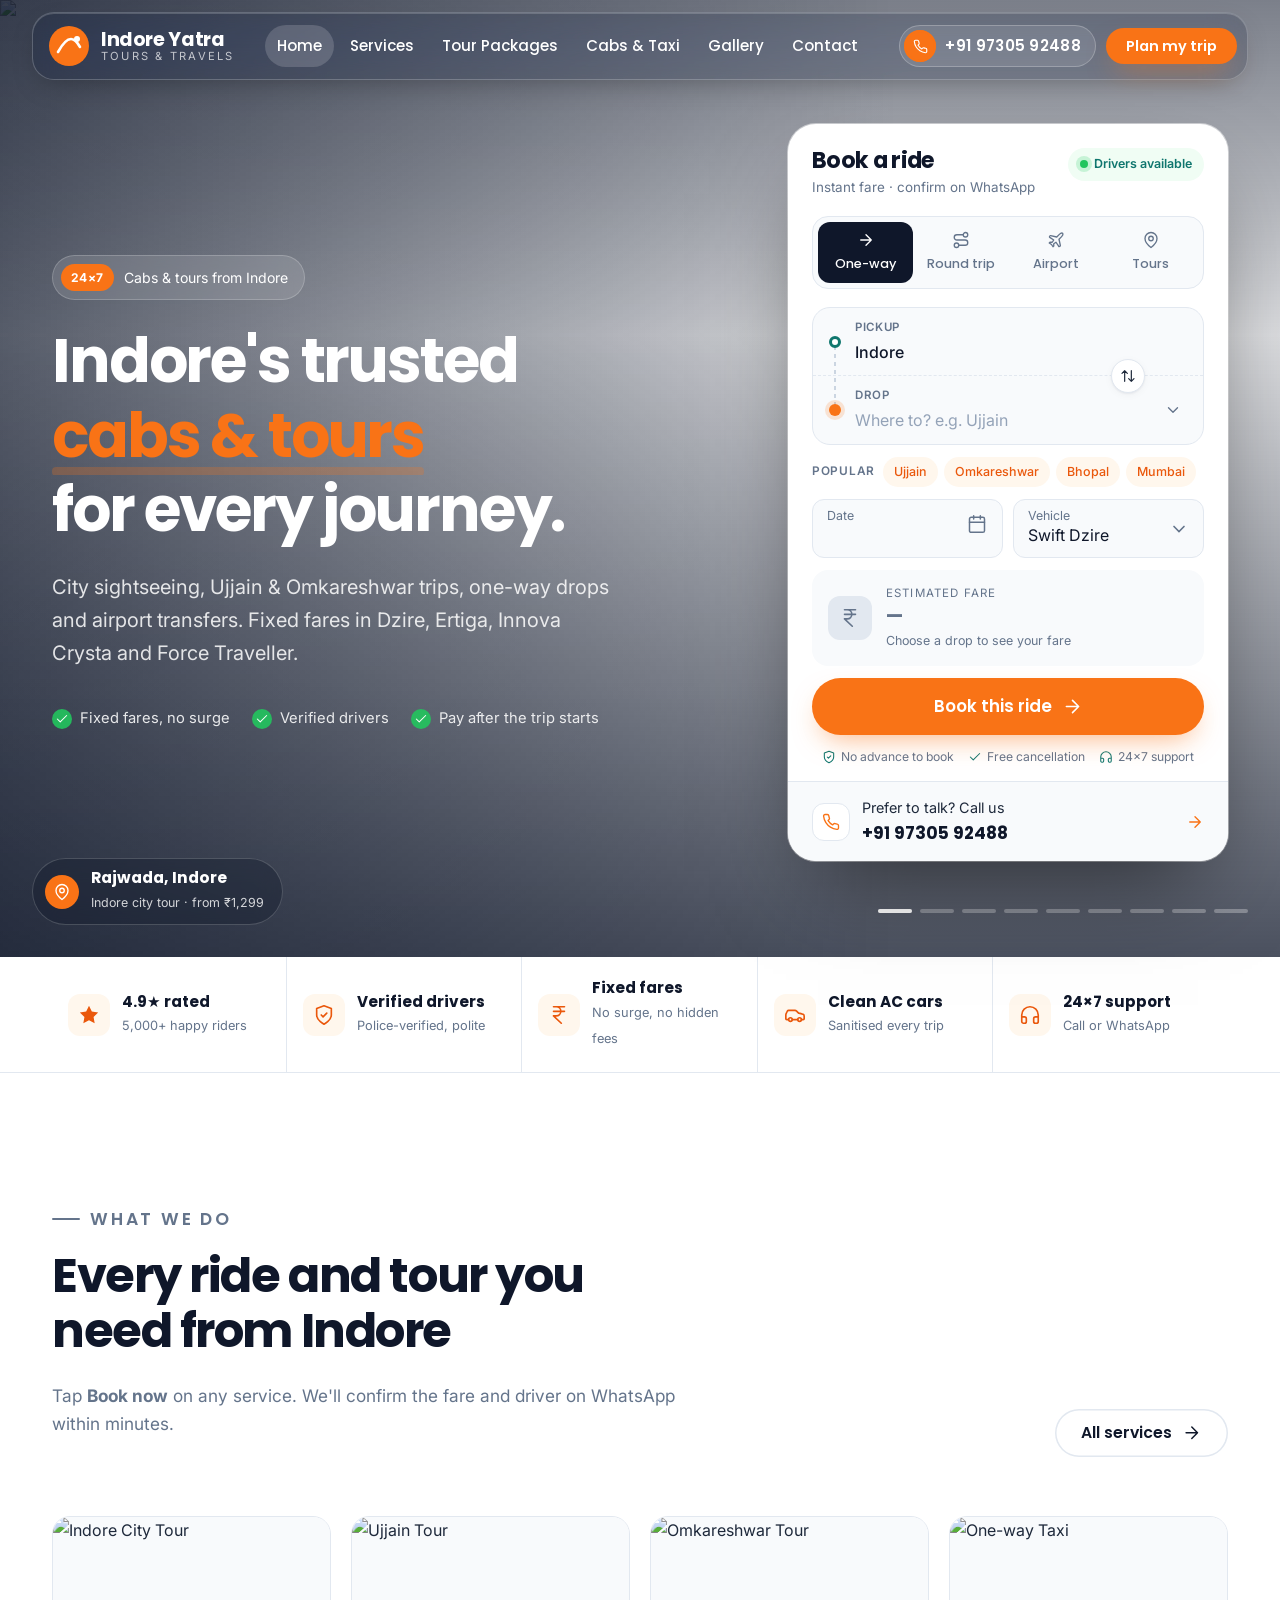
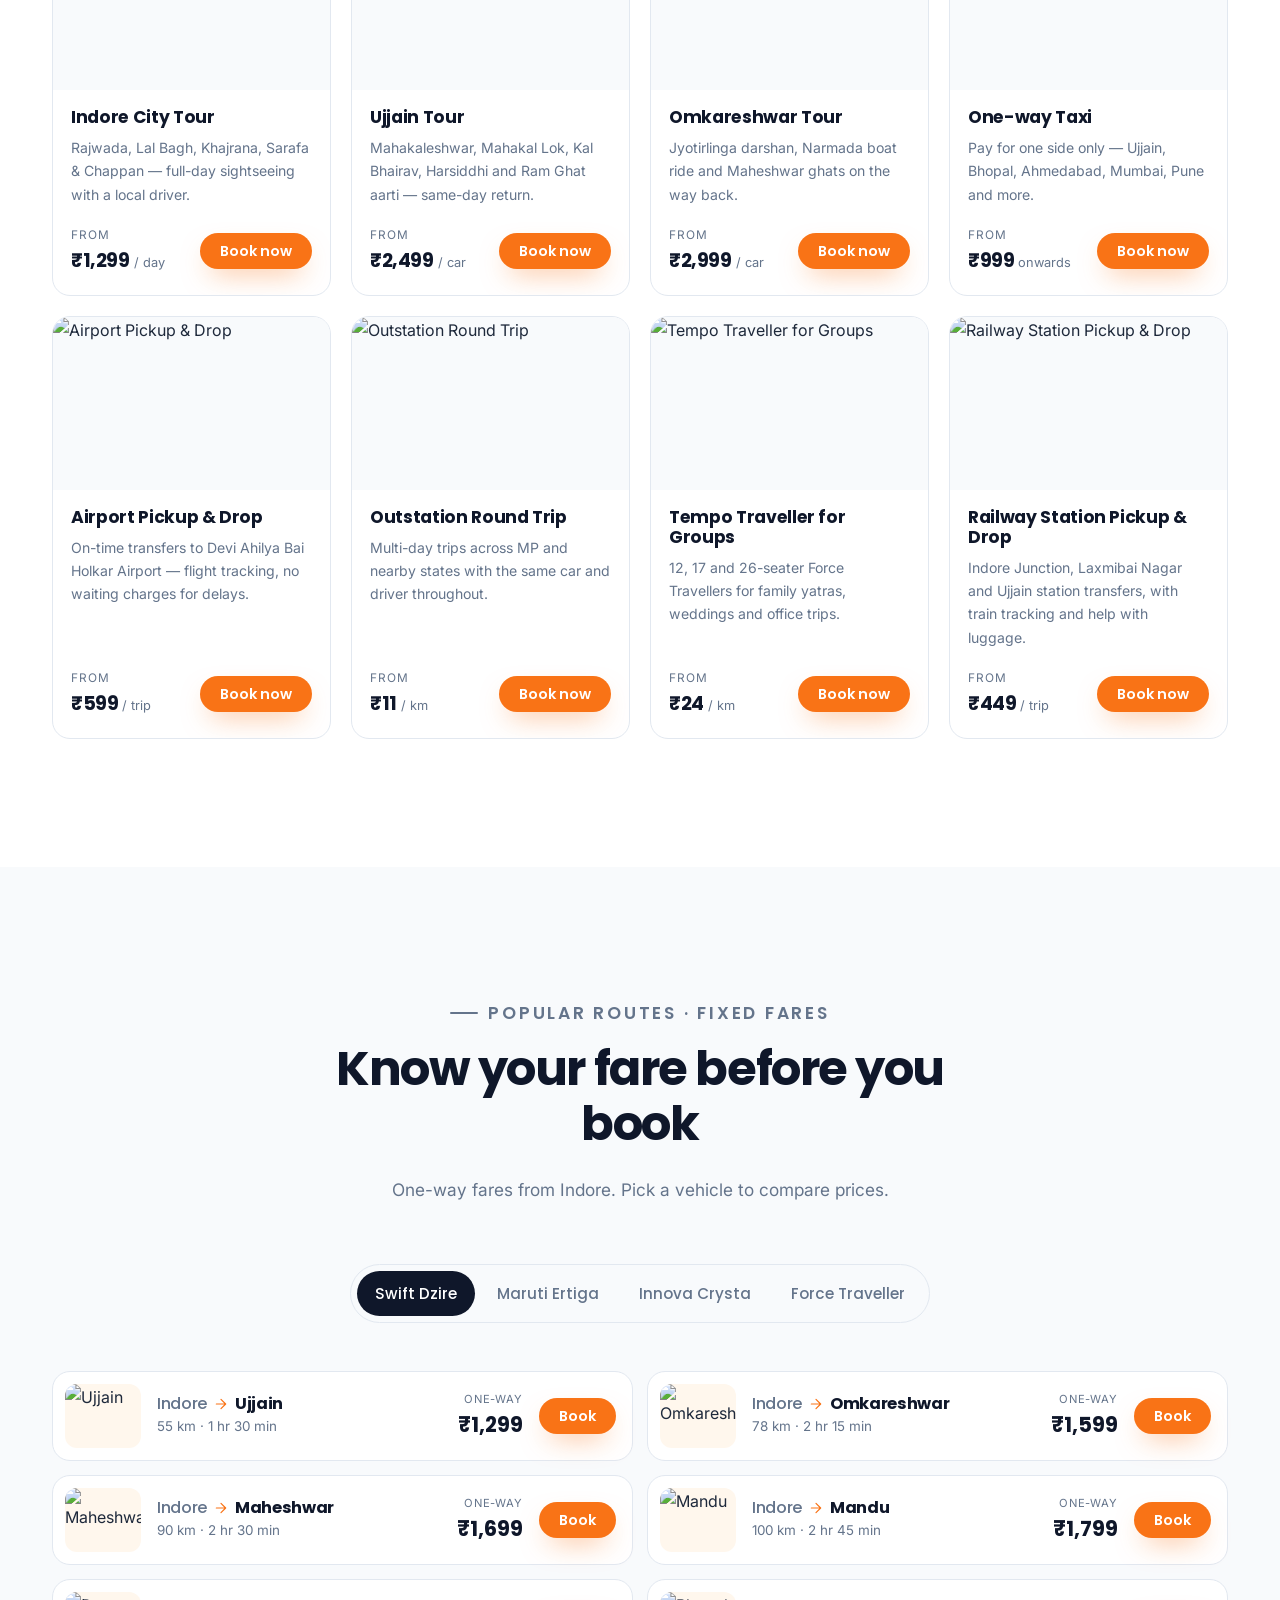
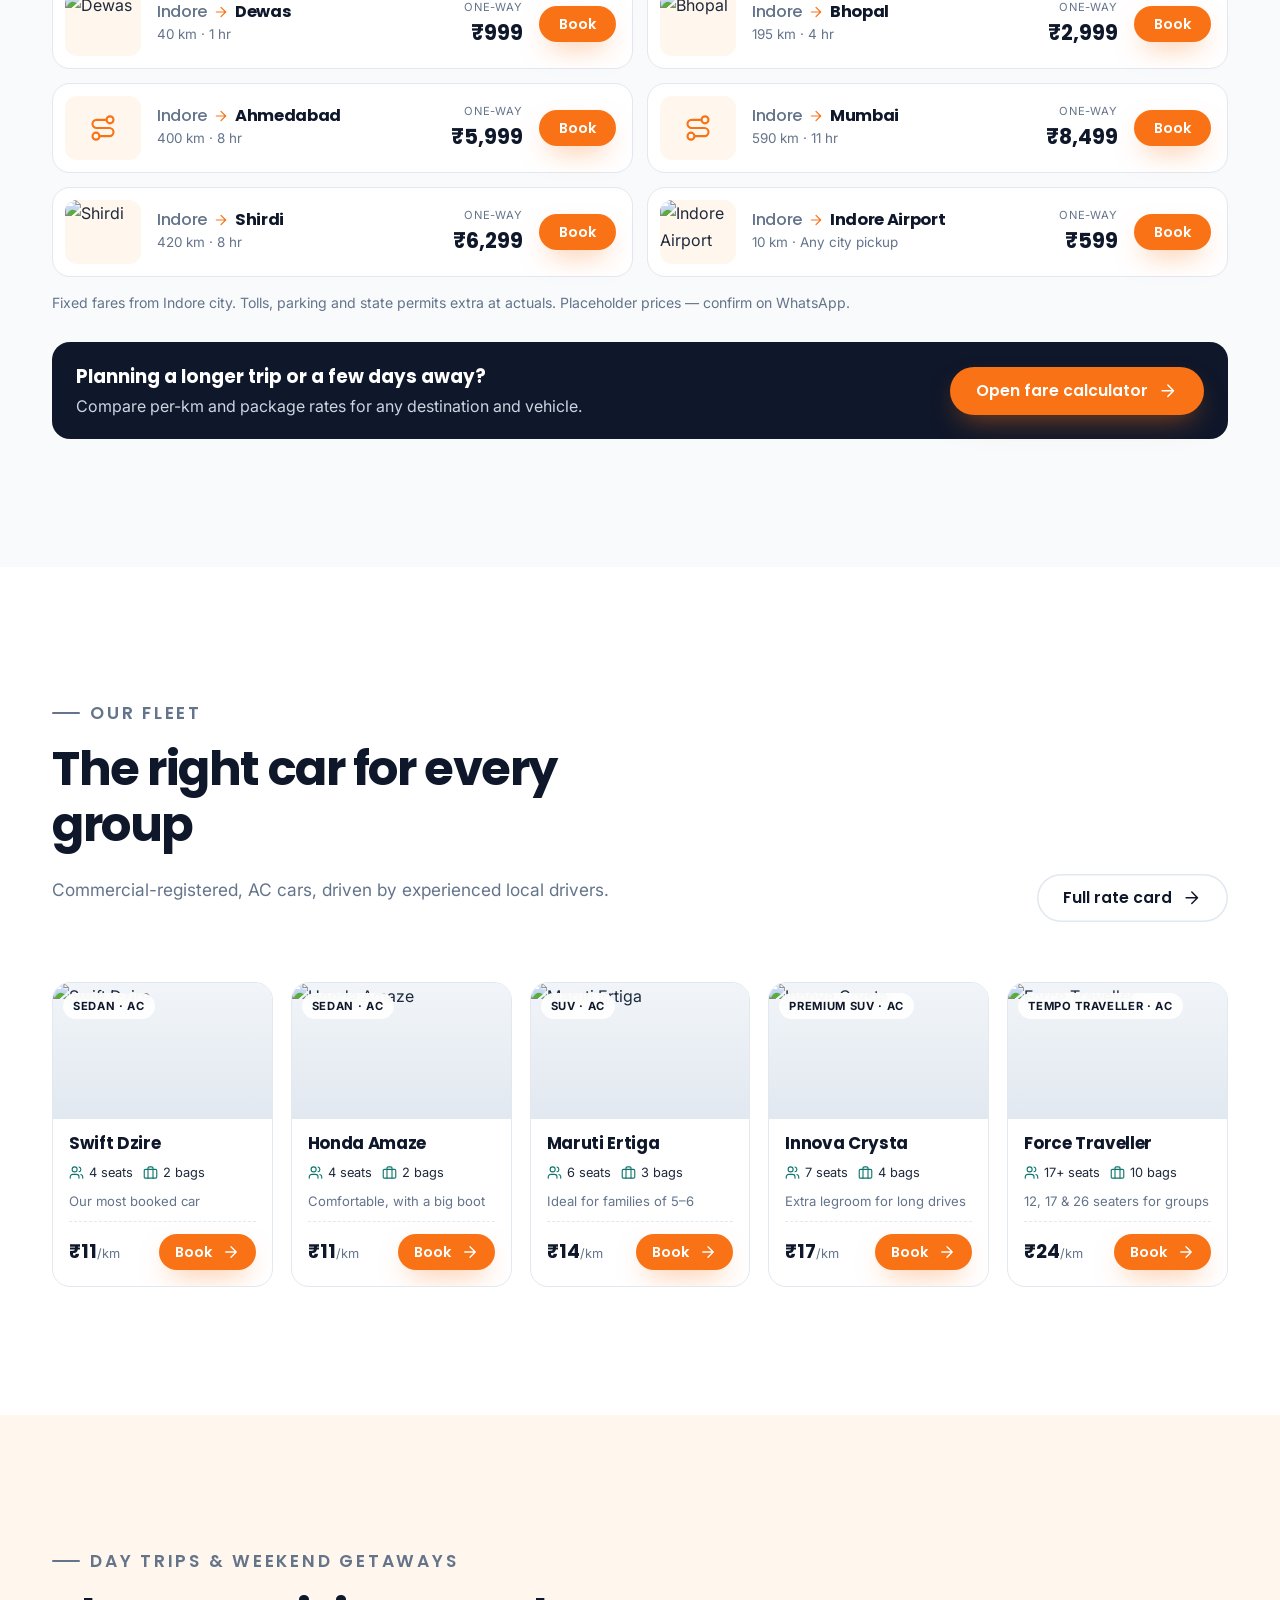
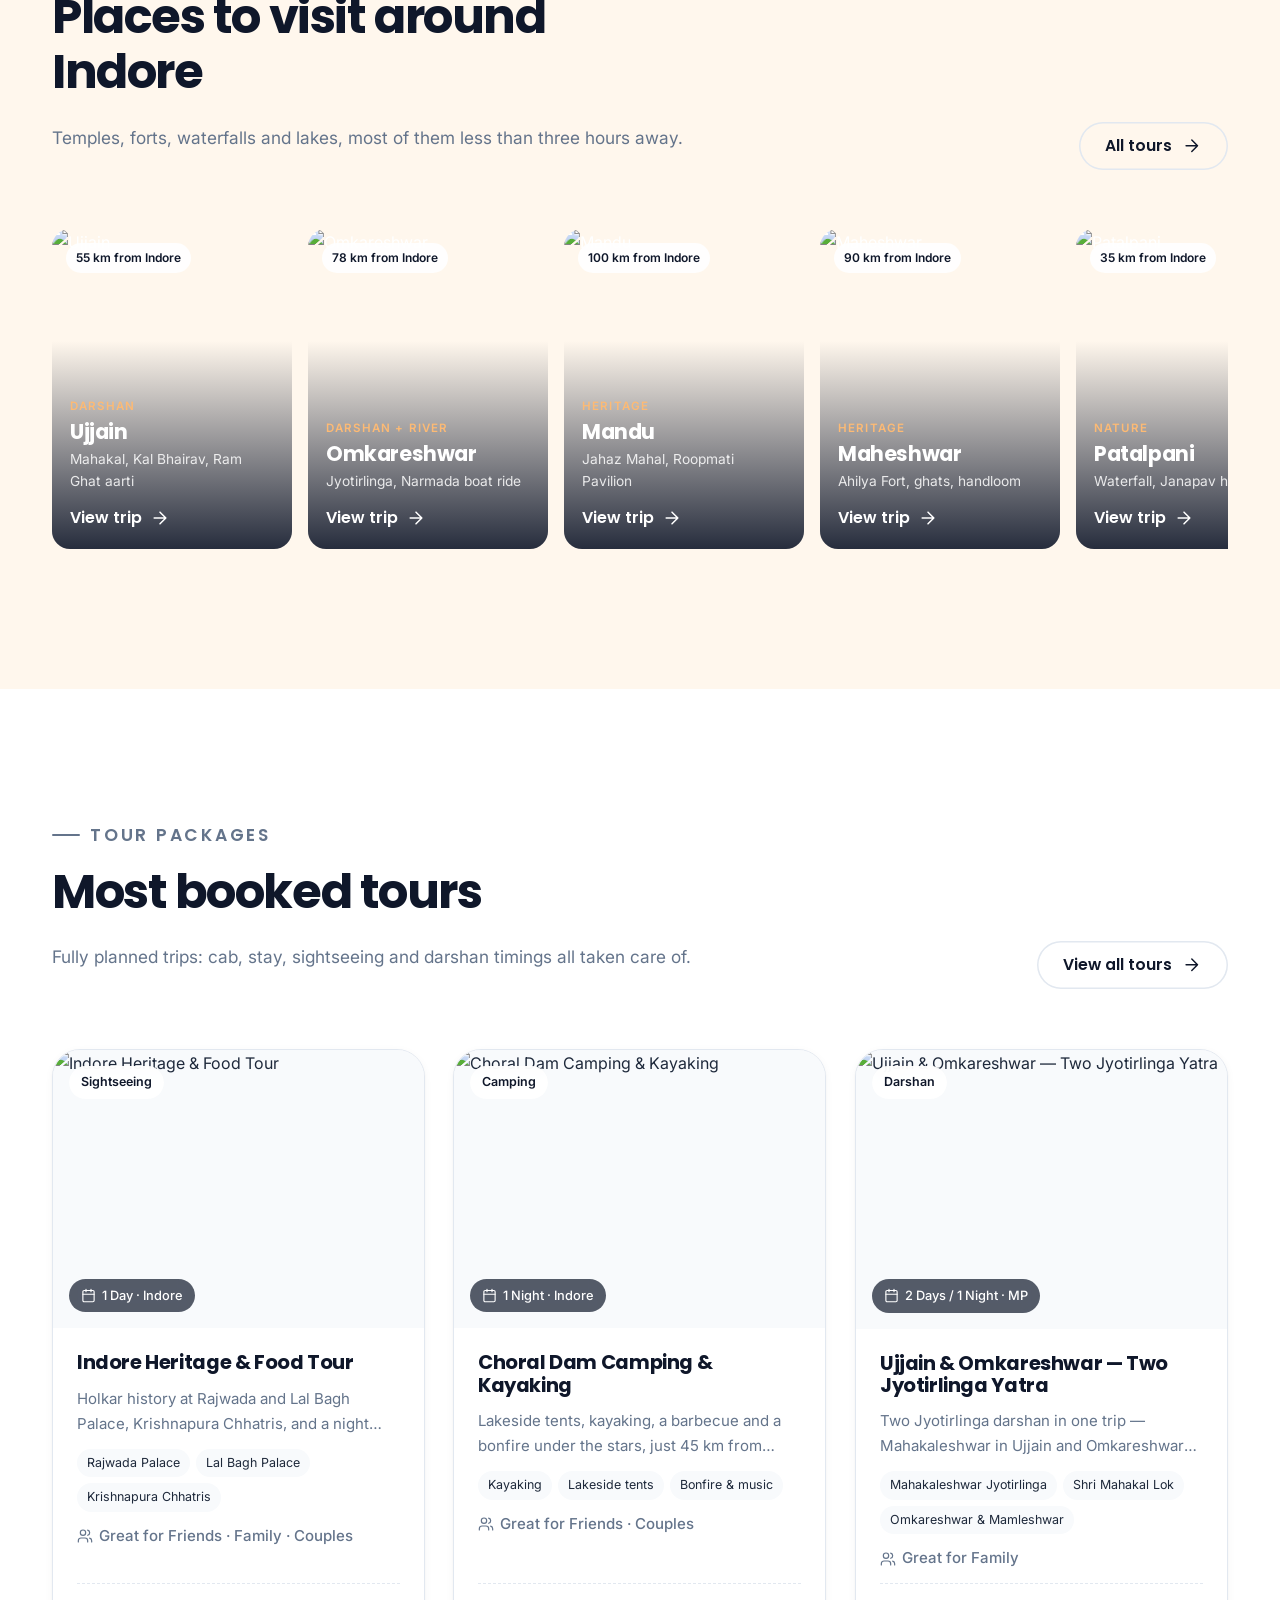
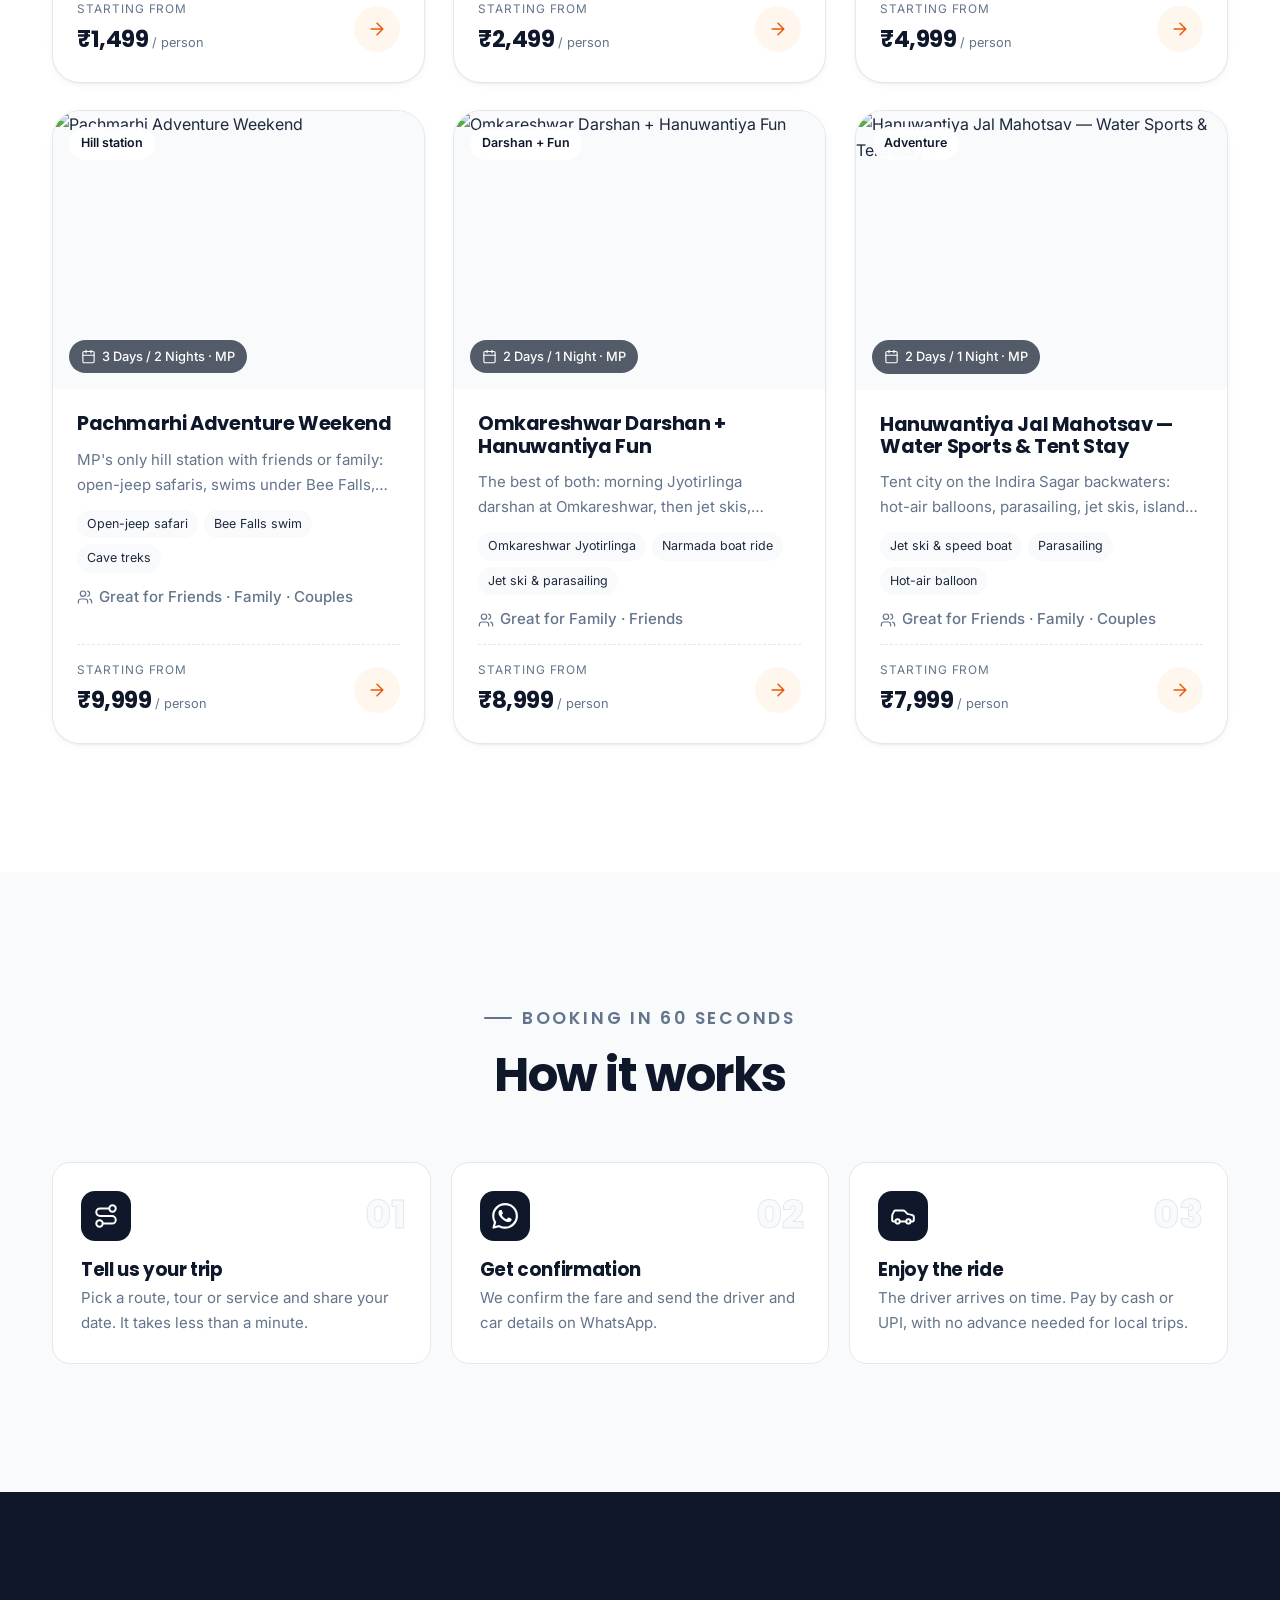
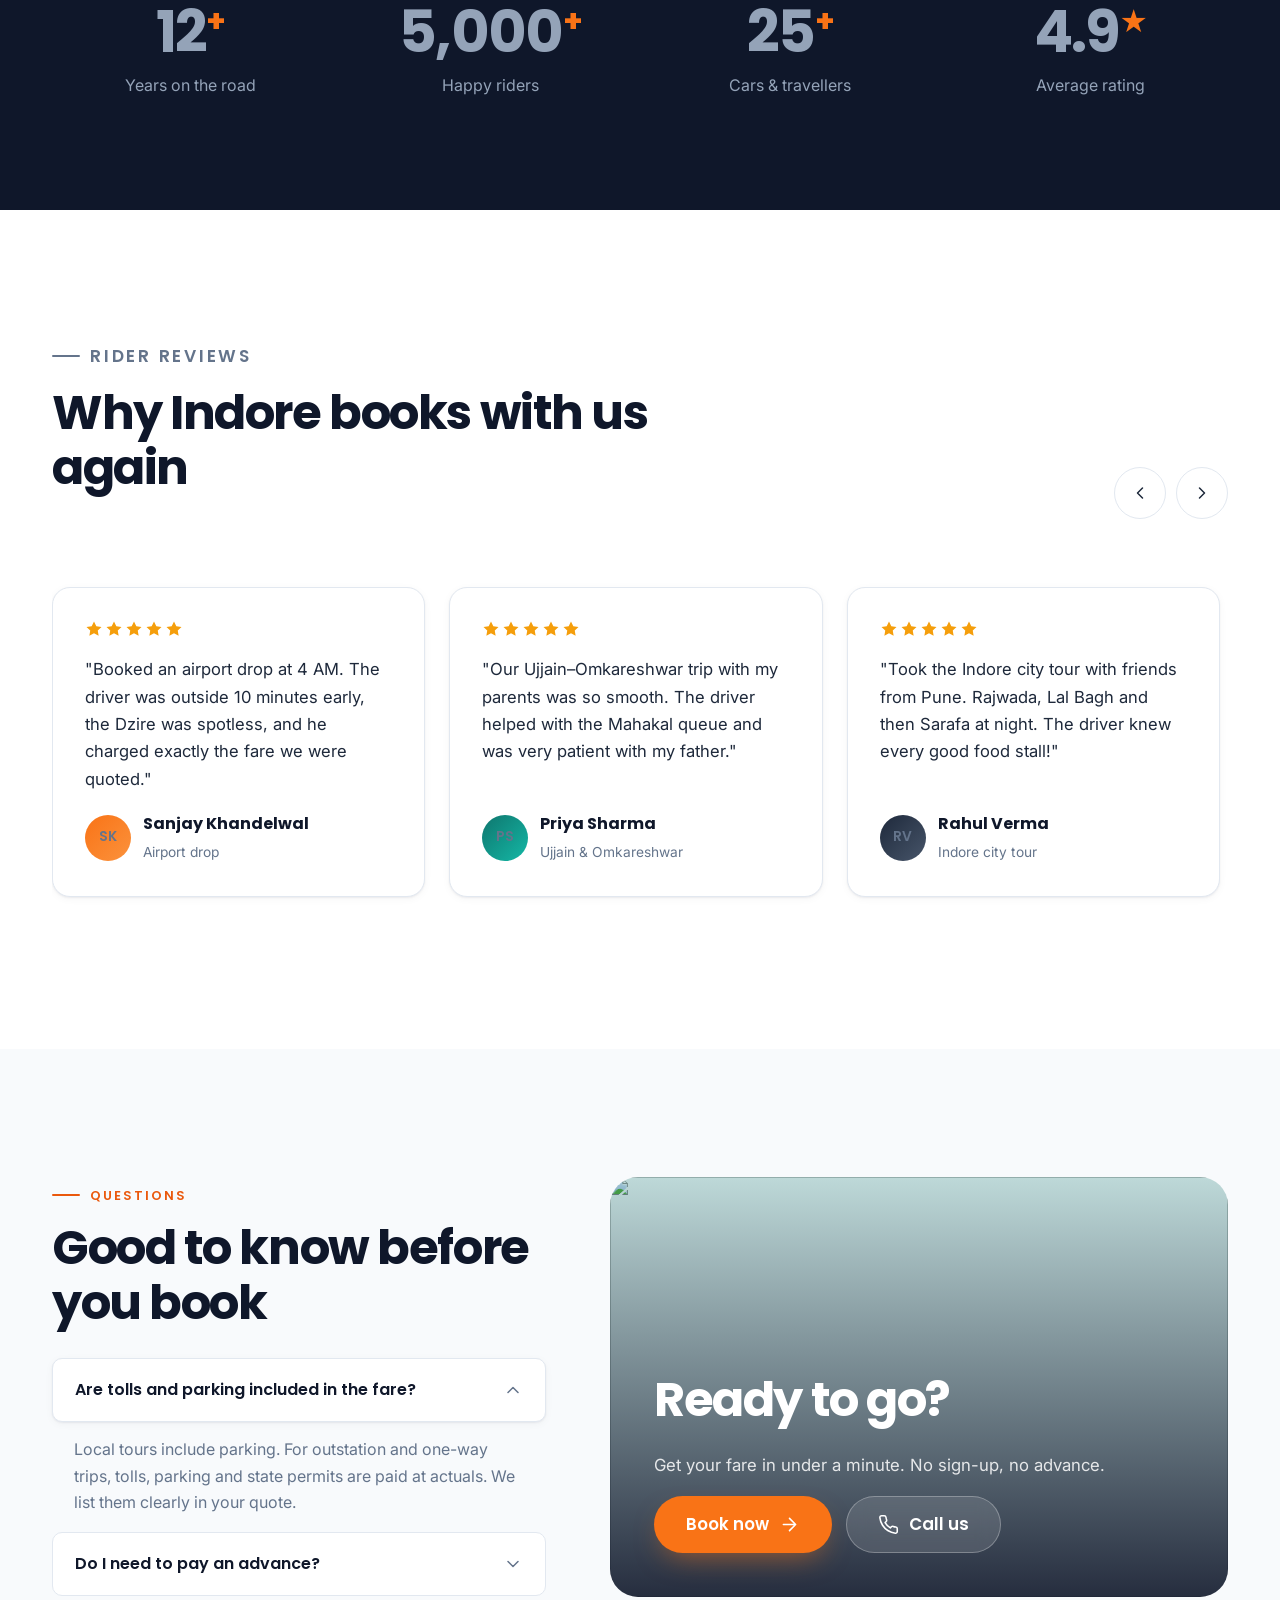
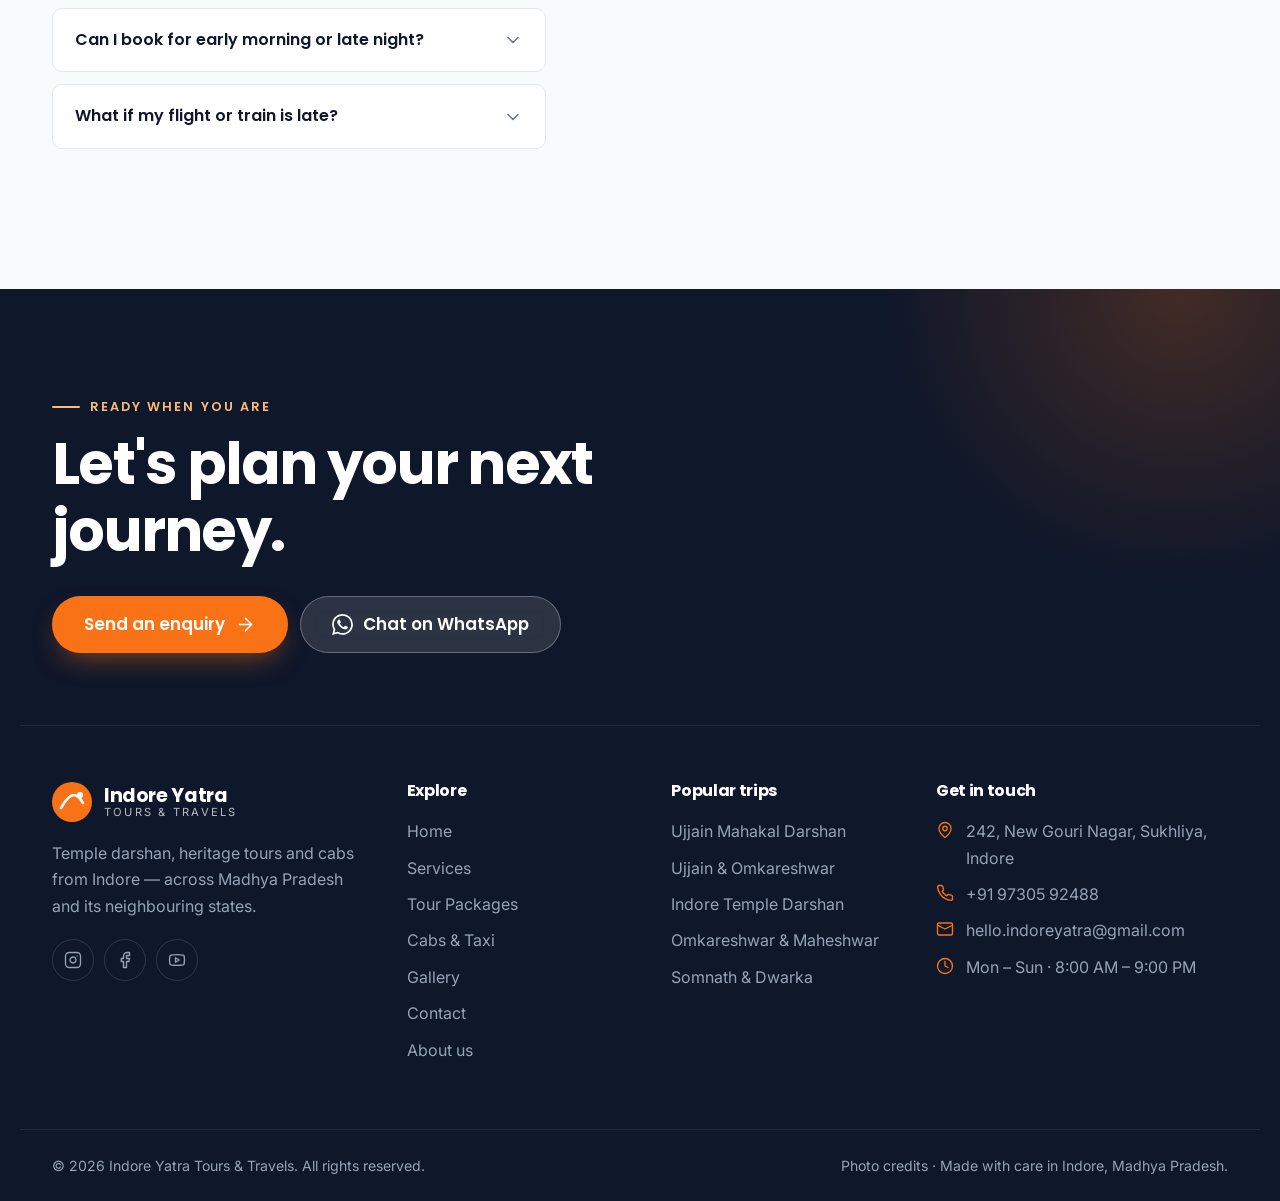
==== commit f499b7e2: "Update business contact details Co-Authored-By: Claude Sonnet 5.5 <noreply@anthropic.com>" ====
--- a/index.html
+++ b/index.html
@@ -18,8 +18,8 @@
   <script>(function(){var d=document.documentElement;if(matchMedia("(prefers-reduced-motion: reduce)").matches)return;d.classList.add("js-anim");try{if(sessionStorage.getItem("iy-transition")==="1")d.classList.add("is-entering")}catch(e){}setTimeout(function(){if(!window.__animReady)d.classList.remove("js-anim","is-entering")},3500)})();</script>
   <script type="application/ld+json">
   {"@context":"https://schema.org","@type":"TravelAgency","name":"Indore Yatra Tours & Travels",
-   "address":{"@type":"PostalAddress","streetAddress":"12, Vijay Nagar","addressLocality":"Indore","addressRegion":"Madhya Pradesh","postalCode":"452010","addressCountry":"IN"},
-   "telephone":"+910000000000","openingHours":"Mo-Su 00:00-23:59","areaServed":["Indore","Ujjain","Omkareshwar","Madhya Pradesh"]}
+   "address":{"@type":"PostalAddress","streetAddress":"242, New Gouri Nagar, Sukhliya","addressLocality":"Indore","addressRegion":"Madhya Pradesh","addressCountry":"IN"},
+   "telephone":"+919730592488","email":"hello.indoreyatra@gmail.com","openingHours":"Mo-Su 08:00-21:00","areaServed":["Indore","Ujjain","Omkareshwar","Madhya Pradesh"]}
   </script>
 </head>
 <body data-page="home" data-header="overlay">
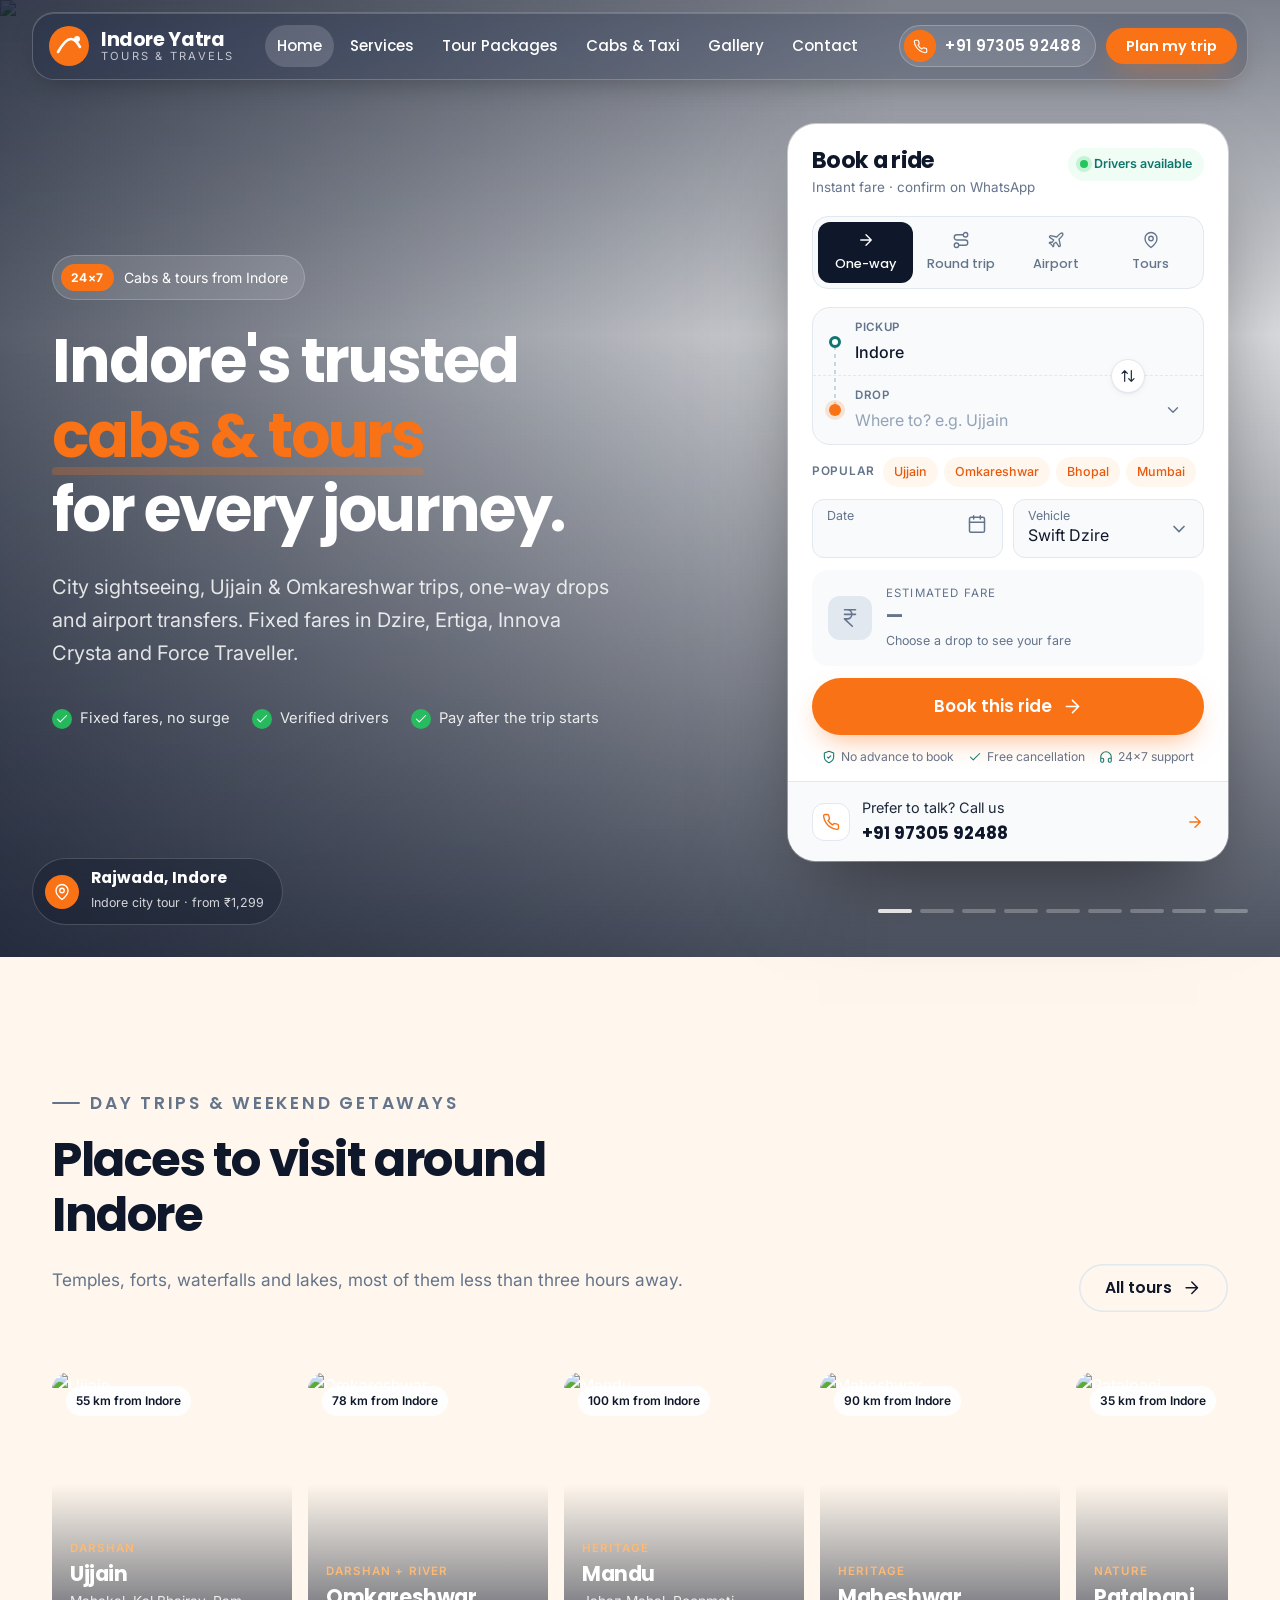
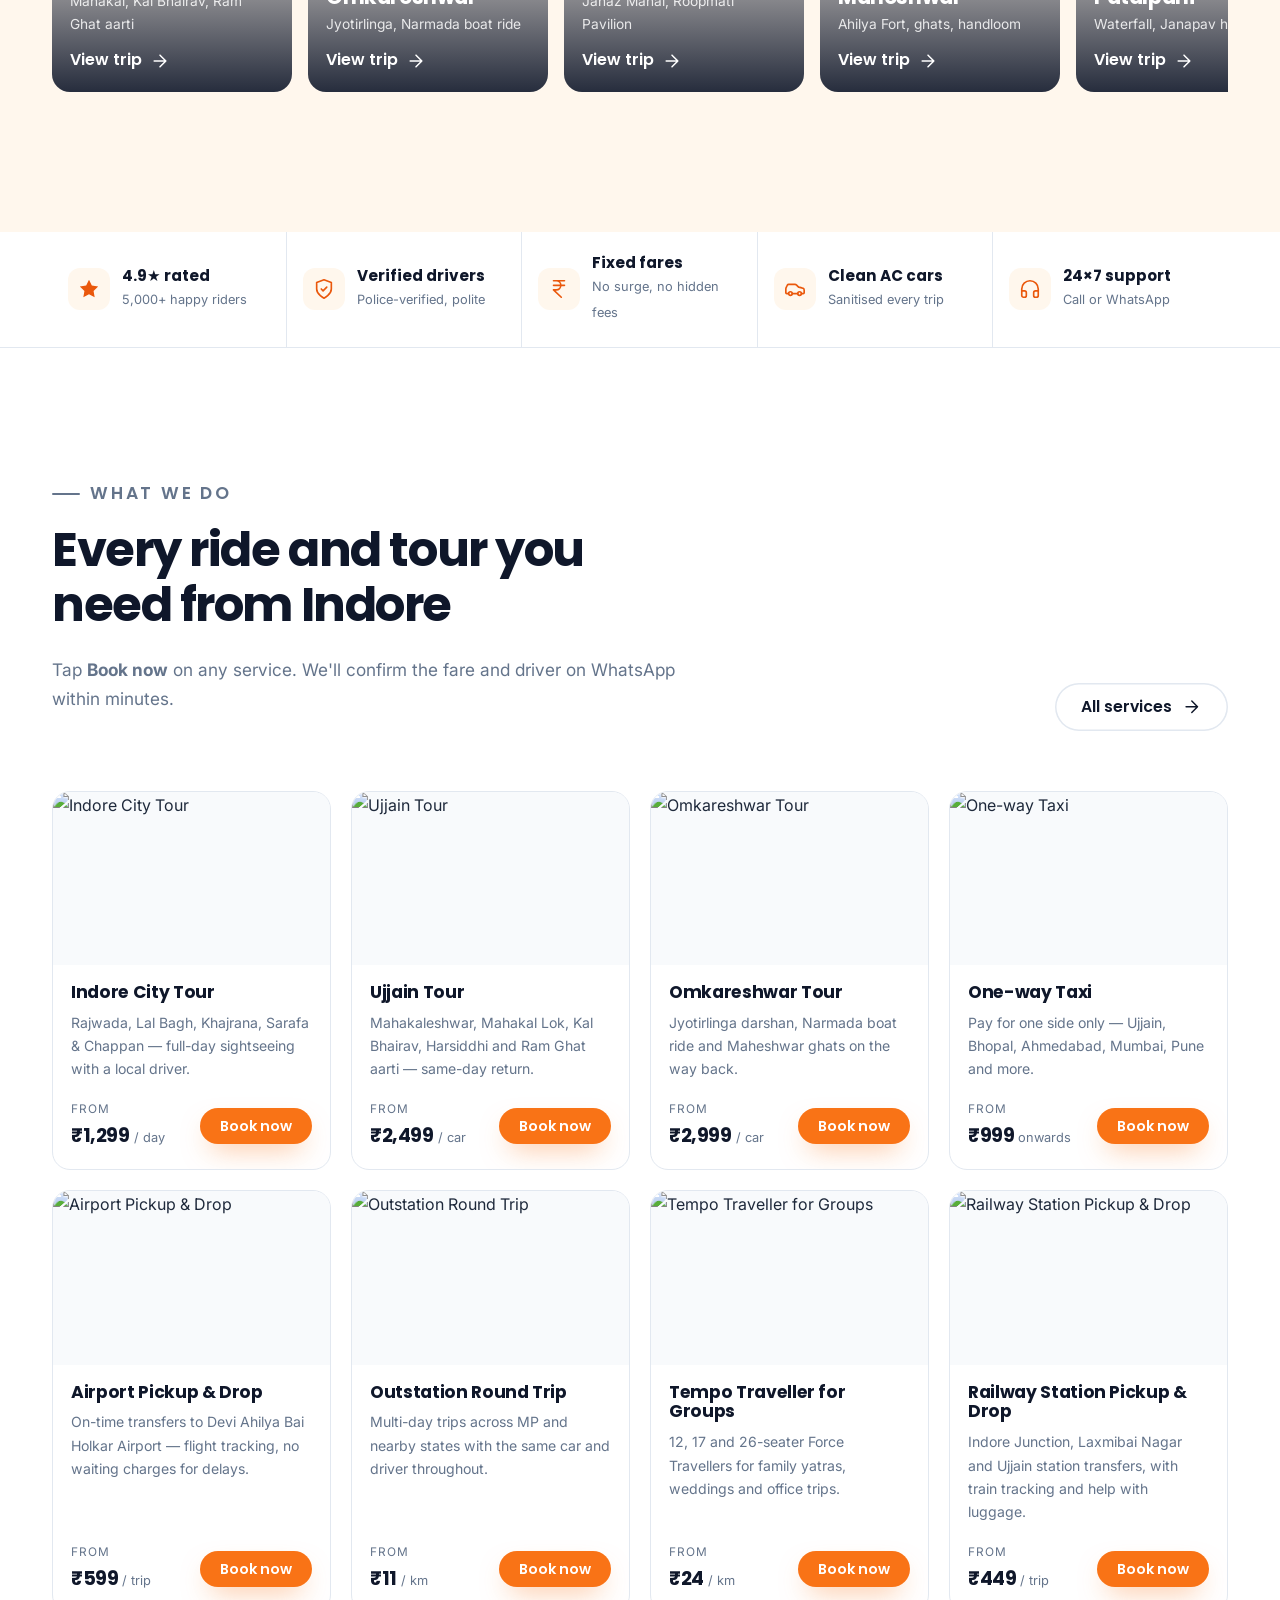
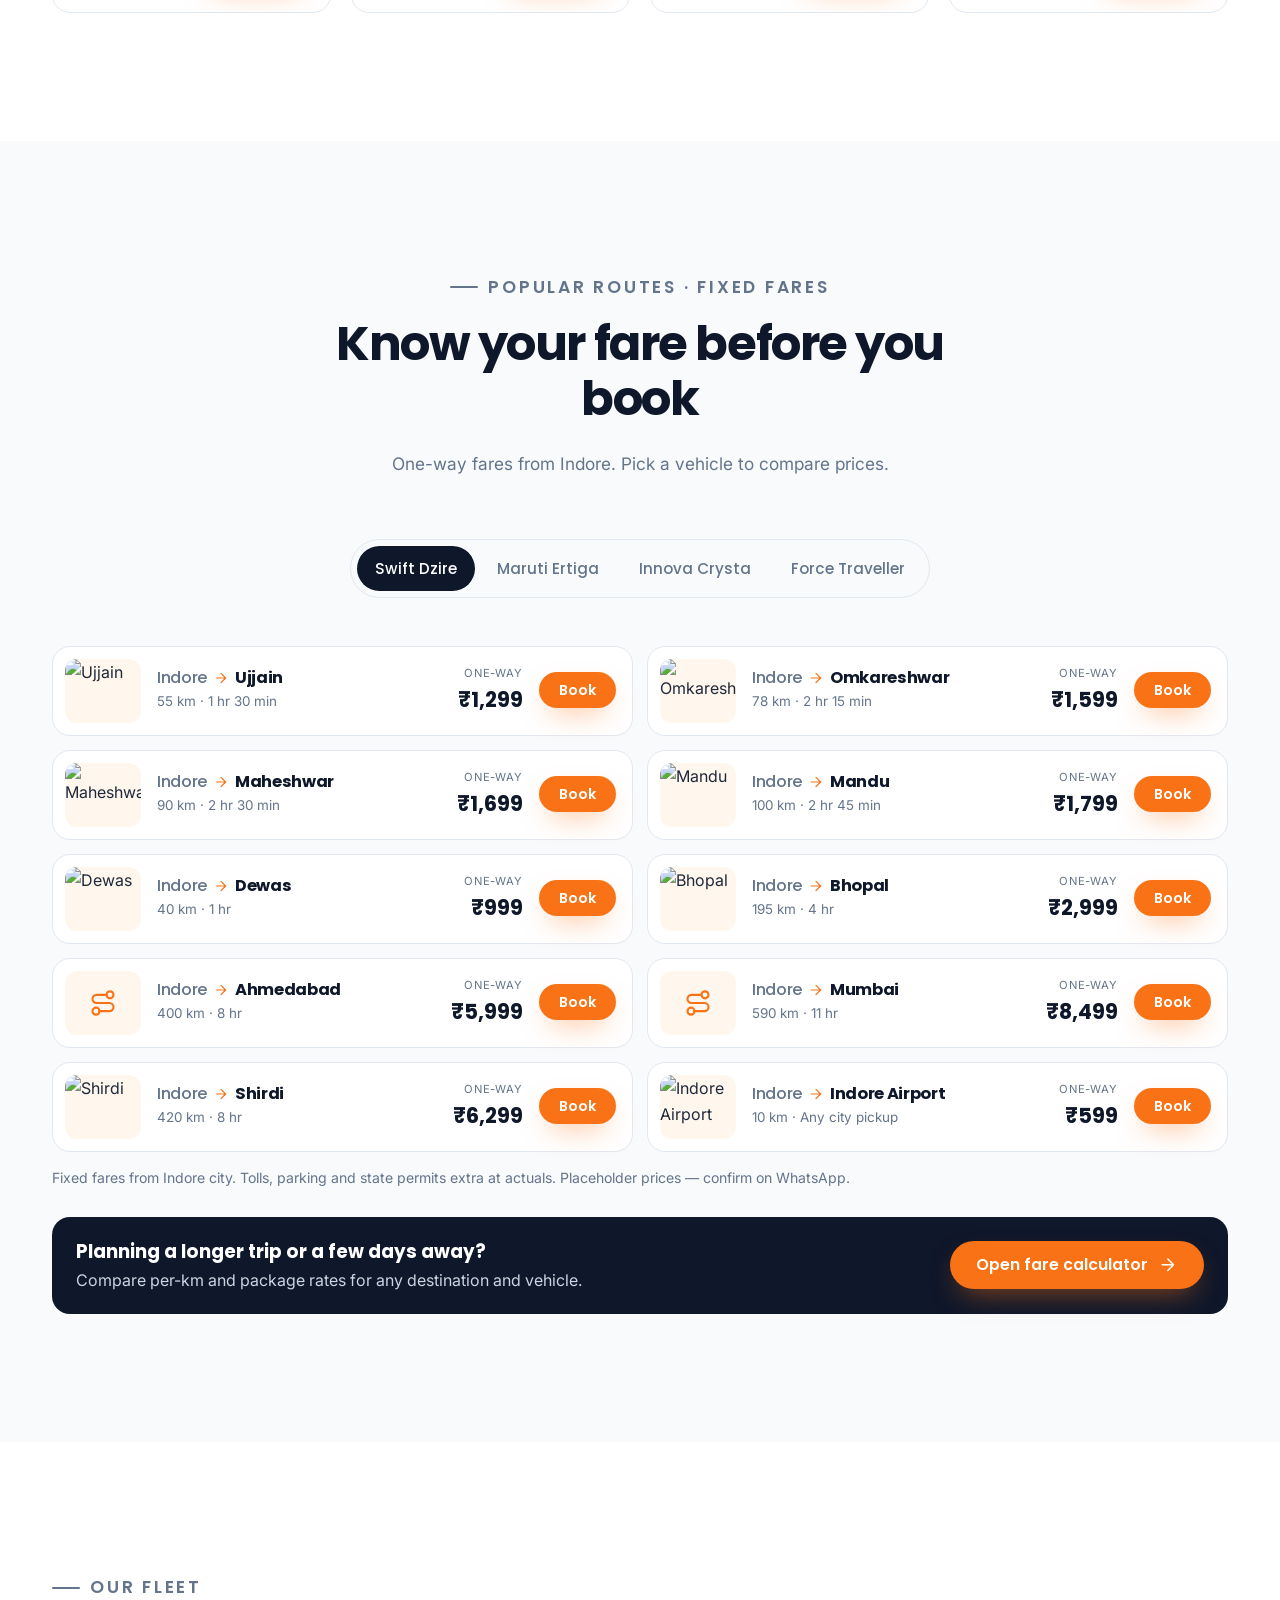
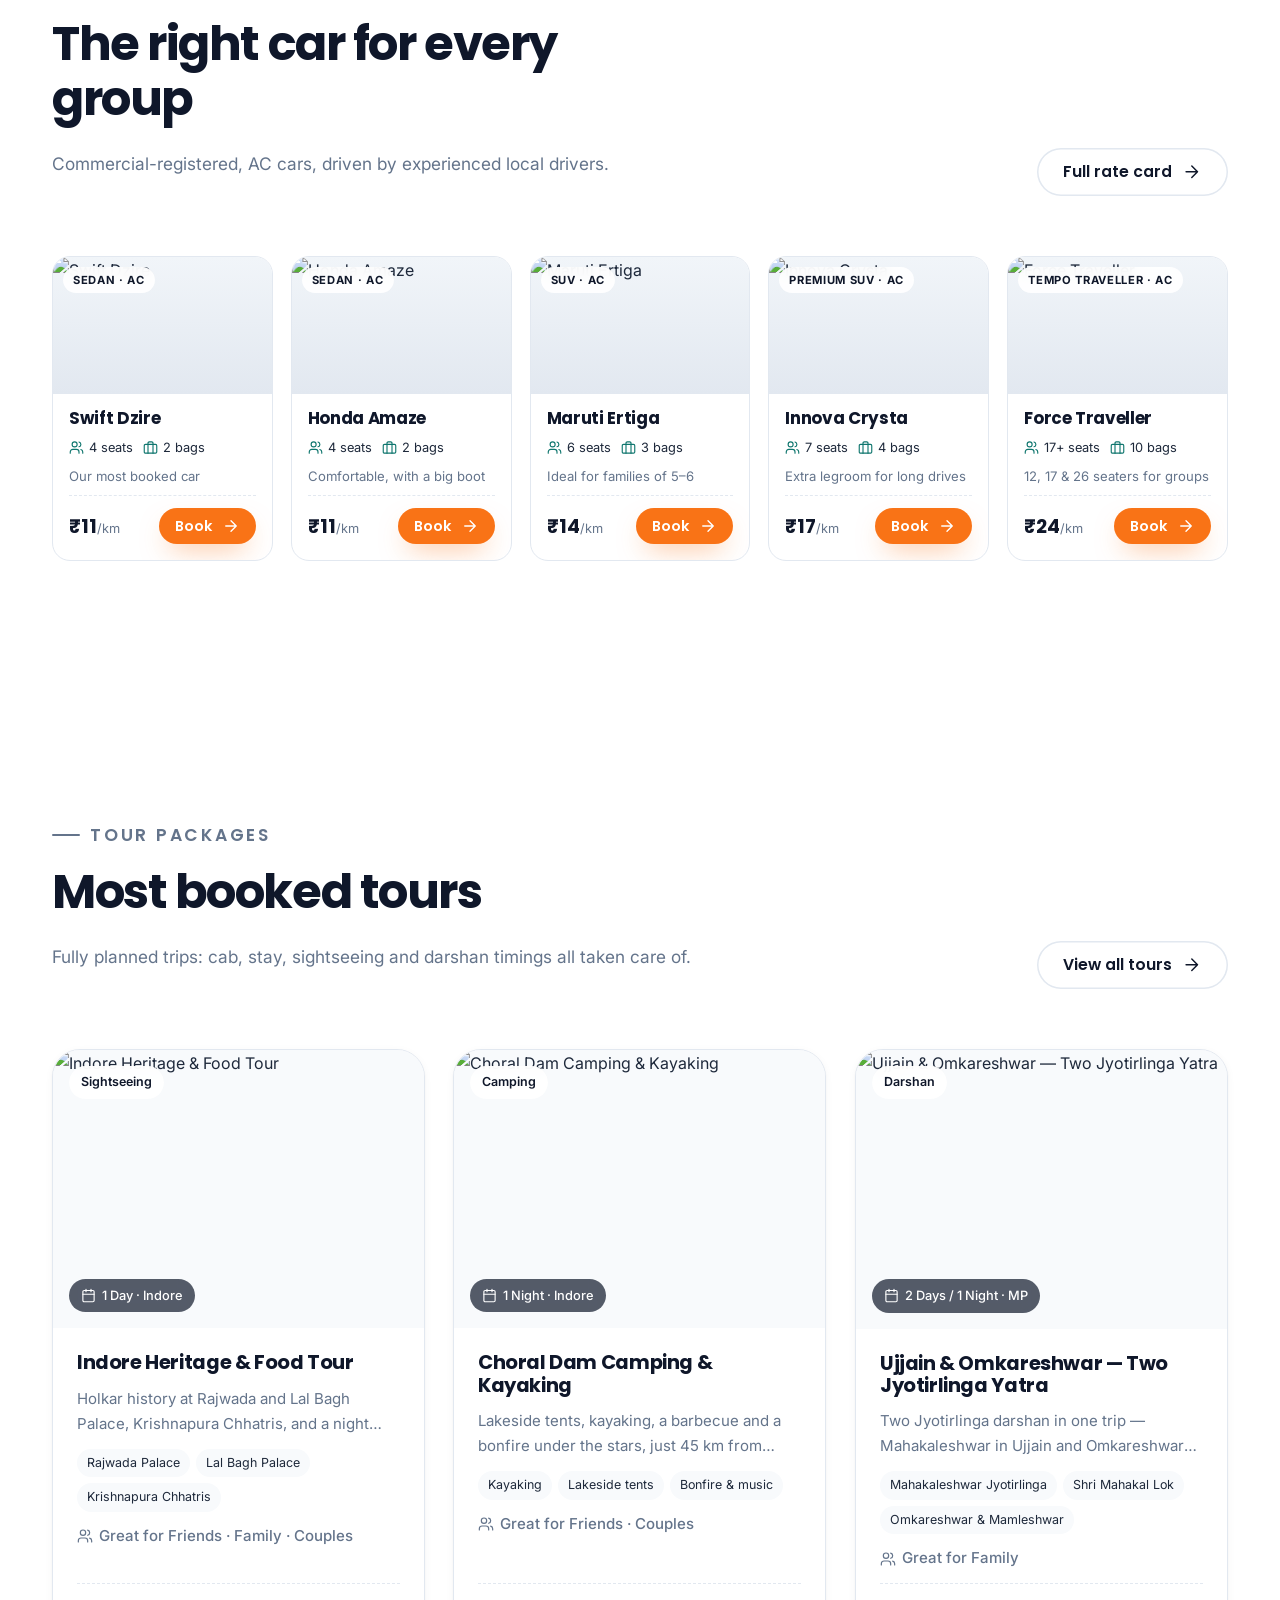
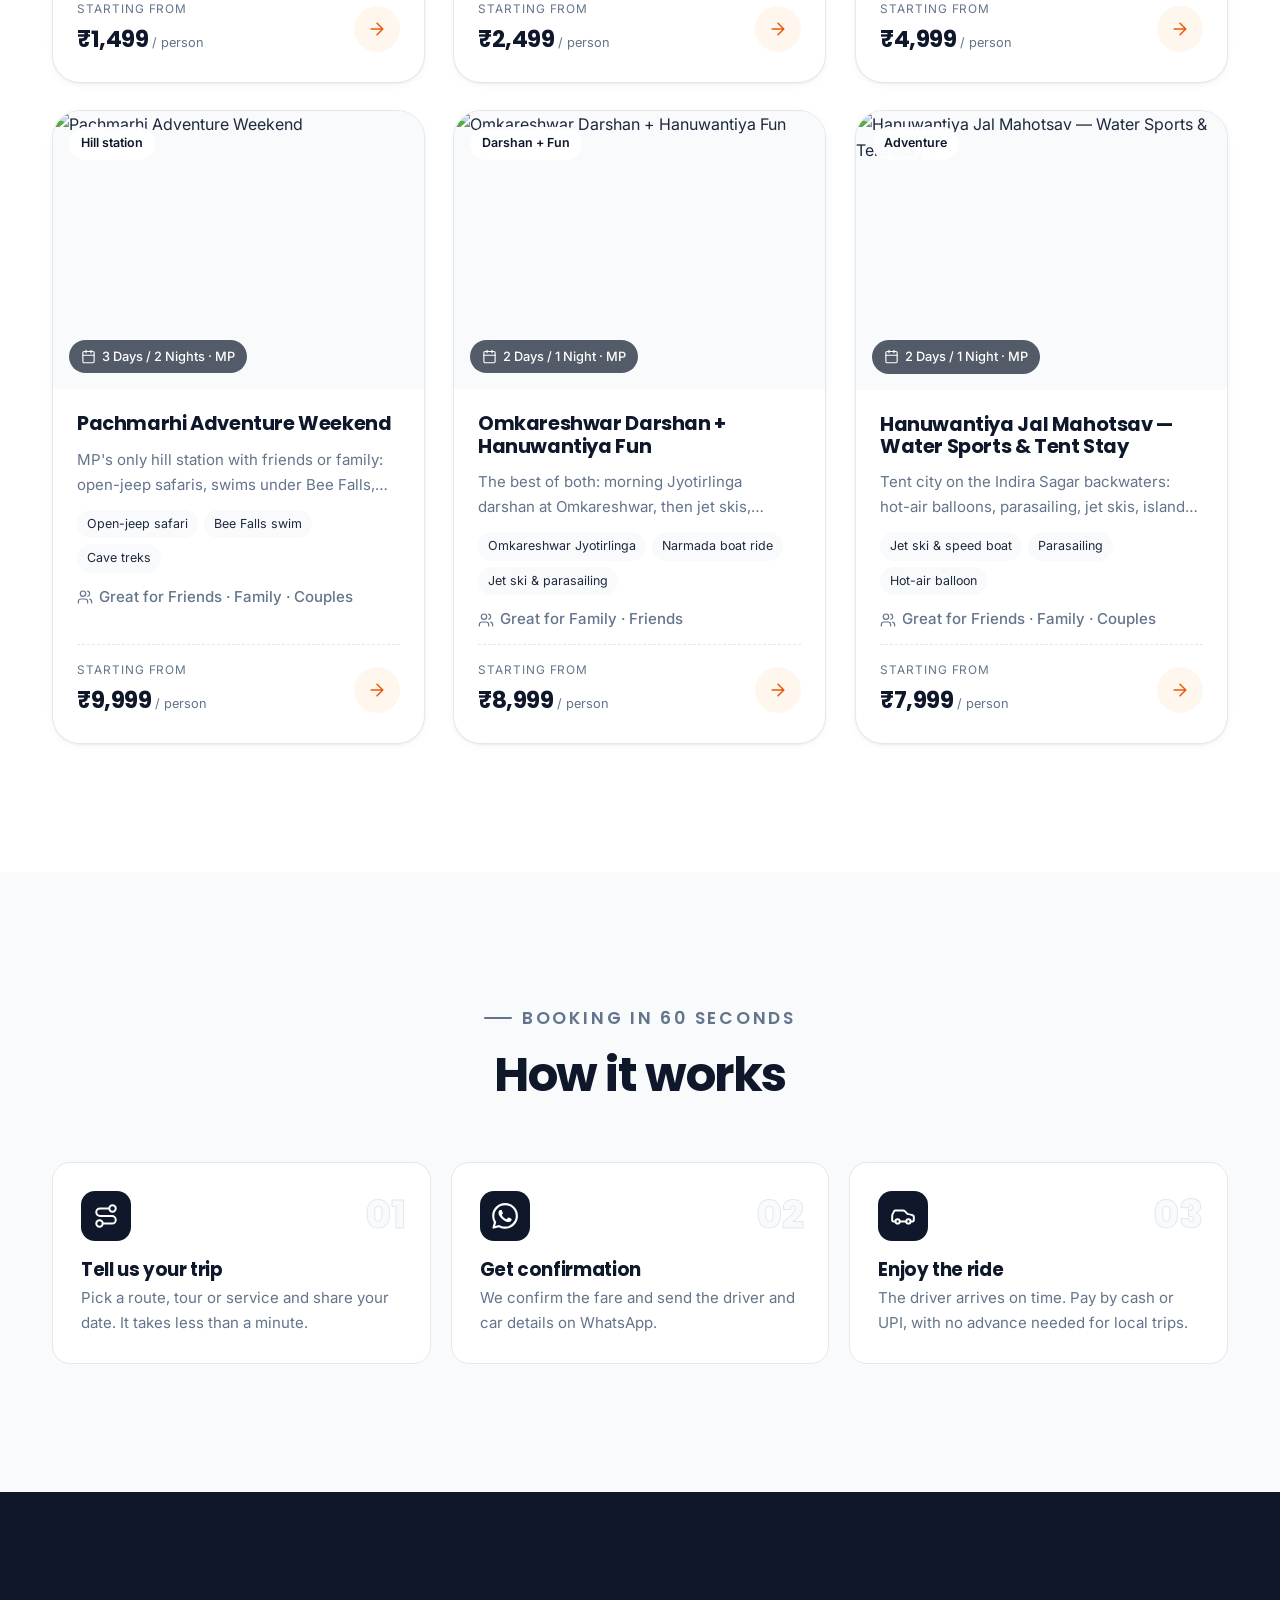
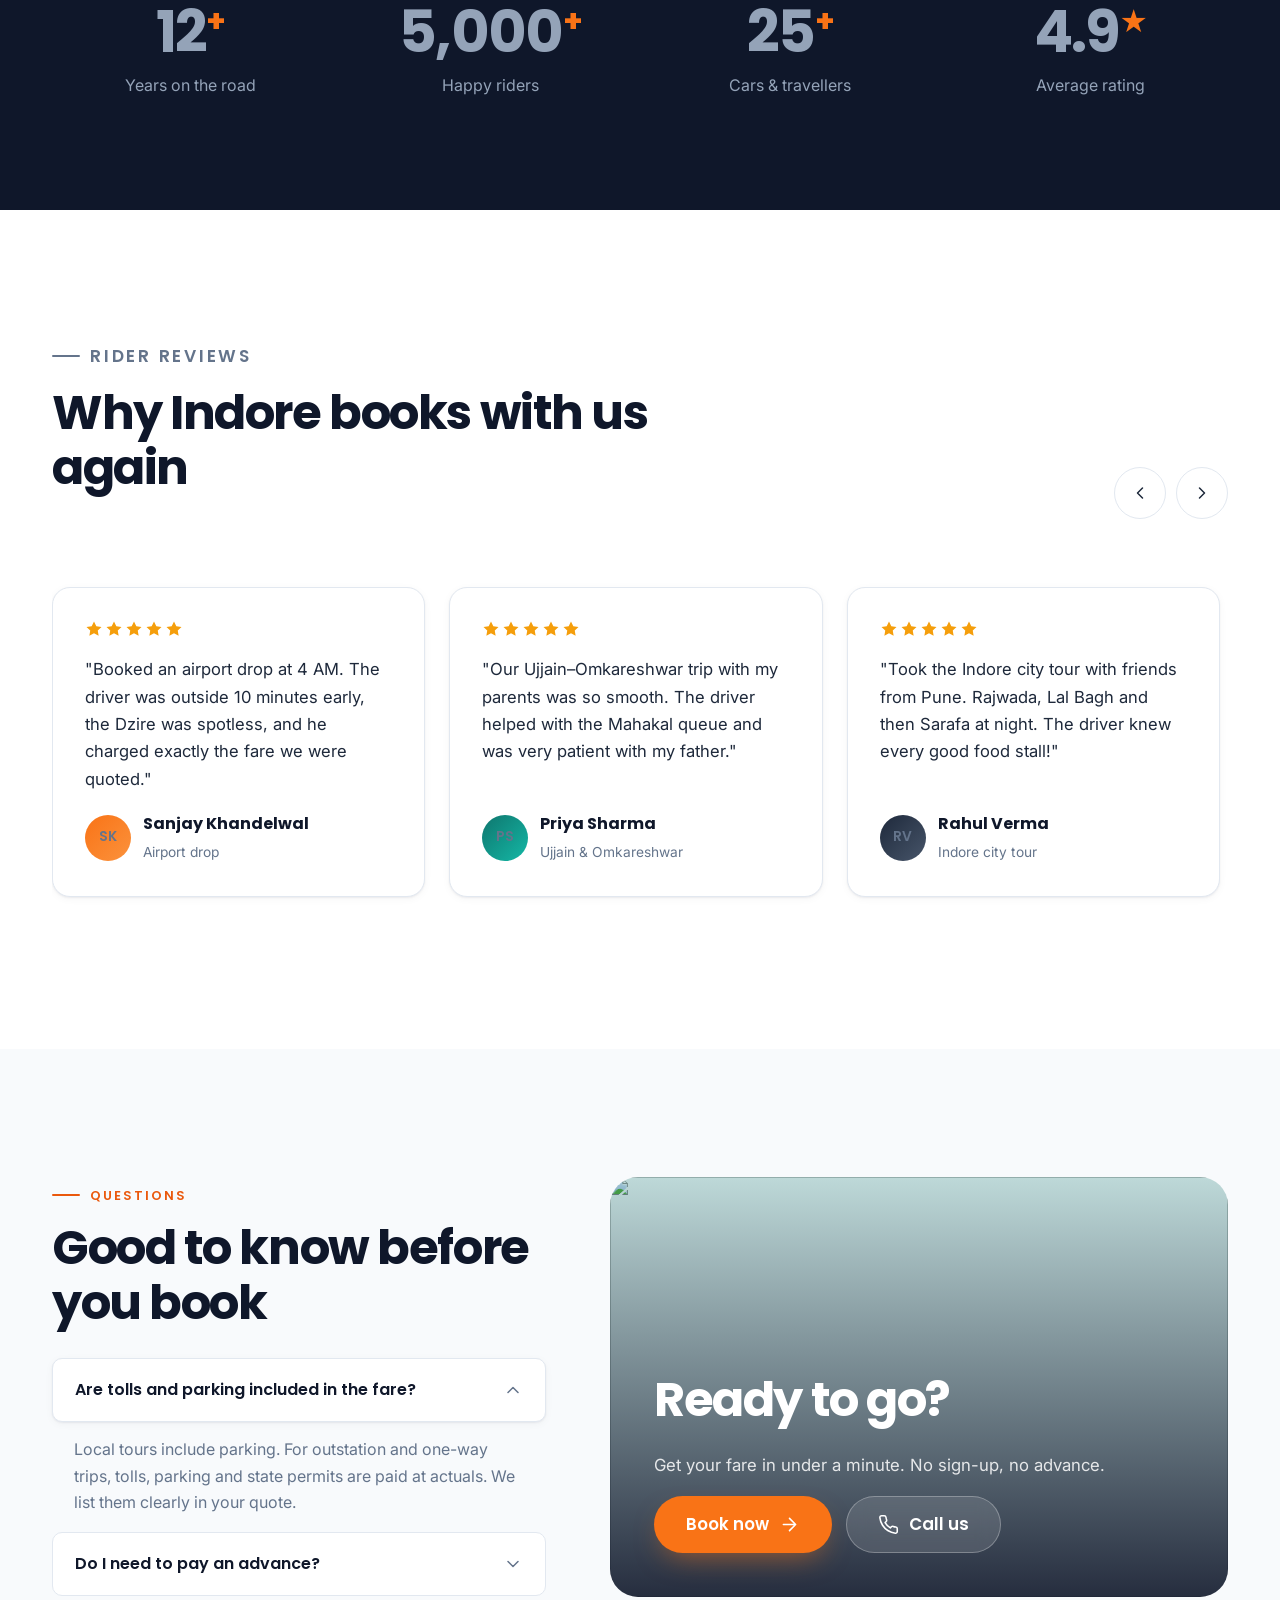
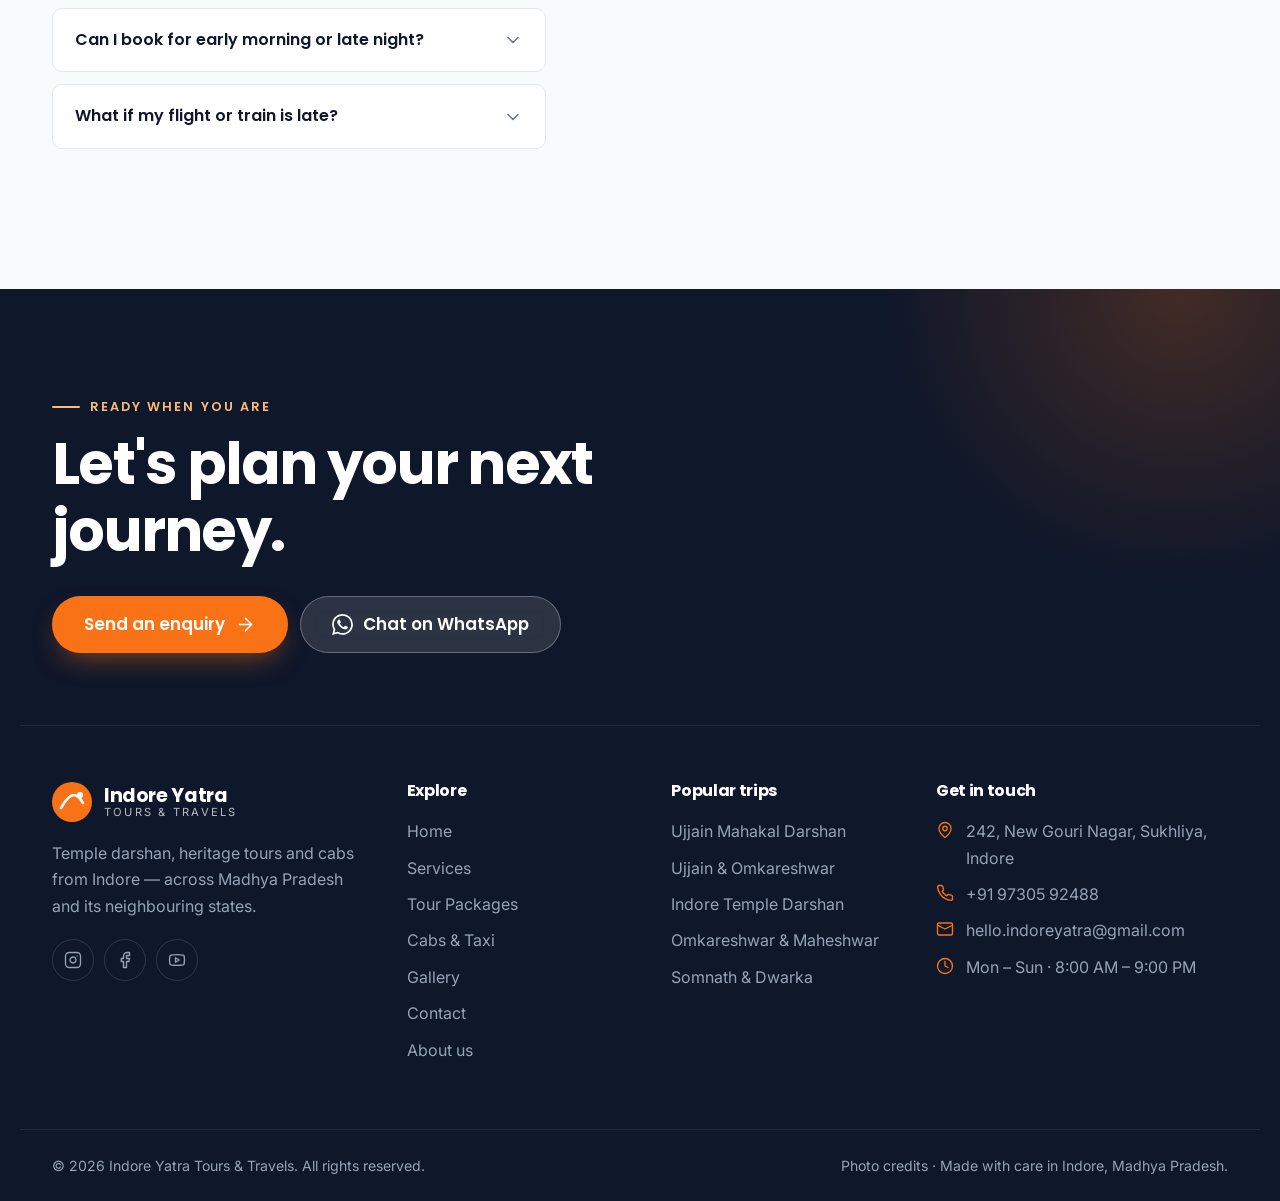
==== commit deb22a0a: "Move 'Places to visit around Indore' to top of home page Co-Authored-By: Claude Sonnet 5.5 <noreply@" ====
--- a/index.html
+++ b/index.html
@@ -98,6 +98,86 @@
       <div class="hero__dots" data-slide-dots></div>
     </section>
 
+    <!-- ============ DAY TRIPS ============ -->
+    <section class="section section--soft">
+      <div class="container">
+        <div class="section-head section-head--split">
+          <div>
+            <p class="eyebrow" data-reveal>Day trips &amp; weekend getaways</p>
+            <h2 data-reveal>Places to visit around Indore</h2>
+            <p data-reveal>Temples, forts, waterfalls and lakes, most of them less than three hours away.</p>
+          </div>
+          <a href="packages.html" class="btn btn--outline" data-reveal>All tours <i data-icon="arrow"></i></a>
+        </div>
+        <div class="trips">
+          <a class="trip" href="package.html?id=ujjain-mahakal-darshan" data-reveal>
+            <img class="blur-up" src="https://thumb.wikimedia.org/wikipedia/commons/thumb/0/07/Shri_Mahakaleshwar_Temple_Ujjain_-_panoramio_%284%29.jpg/960px-Shri_Mahakaleshwar_Temple_Ujjain_-_panoramio_%284%29.jpg" alt="Ujjain" loading="lazy">
+            <span class="trip__km">55 km from Indore</span>
+            <span class="trip__tag">Darshan</span>
+            <h3>Ujjain</h3>
+            <p>Mahakal, Kal Bhairav, Ram Ghat aarti</p>
+            <span class="link-arrow link-arrow--light">View trip <i data-icon="arrow"></i></span>
+          </a>
+          <a class="trip" href="package.html?id=omkareshwar-maheshwar" data-reveal>
+            <img class="blur-up" src="https://thumb.wikimedia.org/wikipedia/commons/thumb/4/49/Le_fleuve_Narmada_%C3%A0_Omkareshwar_temple_Madhya_Pradesh_India.jpg/960px-Le_fleuve_Narmada_%C3%A0_Omkareshwar_temple_Madhya_Pradesh_India.jpg" alt="Omkareshwar" loading="lazy">
+            <span class="trip__km">78 km from Indore</span>
+            <span class="trip__tag">Darshan + river</span>
+            <h3>Omkareshwar</h3>
+            <p>Jyotirlinga, Narmada boat ride</p>
+            <span class="link-arrow link-arrow--light">View trip <i data-icon="arrow"></i></span>
+          </a>
+          <a class="trip" href="package.html?id=mandu-heritage" data-reveal>
+            <img class="blur-up" src="https://thumb.wikimedia.org/wikipedia/commons/thumb/8/89/Jahaz_Mahal_10.jpg/960px-Jahaz_Mahal_10.jpg" alt="Mandu" loading="lazy">
+            <span class="trip__km">100 km from Indore</span>
+            <span class="trip__tag">Heritage</span>
+            <h3>Mandu</h3>
+            <p>Jahaz Mahal, Roopmati Pavilion</p>
+            <span class="link-arrow link-arrow--light">View trip <i data-icon="arrow"></i></span>
+          </a>
+          <a class="trip" href="package.html?id=omkareshwar-maheshwar" data-reveal>
+            <img class="blur-up" src="https://thumb.wikimedia.org/wikipedia/commons/thumb/3/31/Maheshwar_Fort_-_Exterior_01.jpg/960px-Maheshwar_Fort_-_Exterior_01.jpg" alt="Maheshwar" loading="lazy">
+            <span class="trip__km">90 km from Indore</span>
+            <span class="trip__tag">Heritage</span>
+            <h3>Maheshwar</h3>
+            <p>Ahilya Fort, ghats, handloom</p>
+            <span class="link-arrow link-arrow--light">View trip <i data-icon="arrow"></i></span>
+          </a>
+          <a class="trip" href="package.html?id=patalpani-tincha-falls" data-reveal>
+            <img class="blur-up" src="https://thumb.wikimedia.org/wikipedia/commons/thumb/e/e3/Patalpani_Waterfall.jpg/960px-Patalpani_Waterfall.jpg" alt="Patalpani" loading="lazy">
+            <span class="trip__km">35 km from Indore</span>
+            <span class="trip__tag">Nature</span>
+            <h3>Patalpani</h3>
+            <p>Waterfall, Janapav hills</p>
+            <span class="link-arrow link-arrow--light">View trip <i data-icon="arrow"></i></span>
+          </a>
+          <a class="trip" href="package.html?id=tincha-kajligarh" data-reveal>
+            <img class="blur-up" src="https://thumb.wikimedia.org/wikipedia/commons/thumb/d/d0/Tincha_Fall.jpg/960px-Tincha_Fall.jpg" alt="Tincha Falls" loading="lazy">
+            <span class="trip__km">25 km from Indore</span>
+            <span class="trip__tag">Nature</span>
+            <h3>Tincha Falls</h3>
+            <p>Gorge, Kajligarh Fort sunset</p>
+            <span class="link-arrow link-arrow--light">View trip <i data-icon="arrow"></i></span>
+          </a>
+          <a class="trip" href="package.html?id=bhopal-sanchi" data-reveal>
+            <img class="blur-up" src="https://thumb.wikimedia.org/wikipedia/commons/thumb/c/ca/Upper_Lake%2C_Bhopal%2C_M.P.jpg/960px-Upper_Lake%2C_Bhopal%2C_M.P.jpg" alt="Bhopal & Sanchi" loading="lazy">
+            <span class="trip__km">195 km from Indore</span>
+            <span class="trip__tag">Lakes & stupas</span>
+            <h3>Bhopal & Sanchi</h3>
+            <p>Upper Lake, Sanchi, Bhojpur</p>
+            <span class="link-arrow link-arrow--light">View trip <i data-icon="arrow"></i></span>
+          </a>
+          <a class="trip" href="package.html?id=hanuwantiya-jal-mahotsav" data-reveal>
+            <img class="blur-up" src="https://thumb.wikimedia.org/wikipedia/commons/thumb/2/22/Gas_Balloon_at_Jal_Mahotsav_-_Hanuwantiya%2C_Madhya_Pradesh.jpg/960px-Gas_Balloon_at_Jal_Mahotsav_-_Hanuwantiya%2C_Madhya_Pradesh.jpg" alt="Hanuwantiya" loading="lazy">
+            <span class="trip__km">150 km from Indore</span>
+            <span class="trip__tag">Adventure</span>
+            <h3>Hanuwantiya</h3>
+            <p>Tent city, water sports</p>
+            <span class="link-arrow link-arrow--light">View trip <i data-icon="arrow"></i></span>
+          </a>
+        </div>
+      </div>
+    </section>
+
     <!-- ============ TRUST STRIP ============ -->
     <section class="trust" aria-label="Why book with us">
       <div class="container trust__list">
@@ -152,86 +232,6 @@
           <a href="cabs.html#rates" class="btn btn--outline" data-reveal>Full rate card <i data-icon="arrow"></i></a>
         </div>
         <div class="fleet" data-fleet></div>
-      </div>
-    </section>
-
-    <!-- ============ DAY TRIPS ============ -->
-    <section class="section section--soft">
-      <div class="container">
-        <div class="section-head section-head--split">
-          <div>
-            <p class="eyebrow" data-reveal>Day trips &amp; weekend getaways</p>
-            <h2 data-reveal>Places to visit around Indore</h2>
-            <p data-reveal>Temples, forts, waterfalls and lakes, most of them less than three hours away.</p>
-          </div>
-          <a href="packages.html" class="btn btn--outline" data-reveal>All tours <i data-icon="arrow"></i></a>
-        </div>
-        <div class="trips">
-          <a class="trip" href="package.html?id=ujjain-mahakal-darshan" data-reveal>
-            <img class="blur-up" src="https://thumb.wikimedia.org/wikipedia/commons/thumb/0/07/Shri_Mahakaleshwar_Temple_Ujjain_-_panoramio_%284%29.jpg/960px-Shri_Mahakaleshwar_Temple_Ujjain_-_panoramio_%284%29.jpg" alt="Ujjain" loading="lazy">
-            <span class="trip__km">55 km from Indore</span>
-            <span class="trip__tag">Darshan</span>
-            <h3>Ujjain</h3>
-            <p>Mahakal, Kal Bhairav, Ram Ghat aarti</p>
-            <span class="link-arrow link-arrow--light">View trip <i data-icon="arrow"></i></span>
-          </a>
-          <a class="trip" href="package.html?id=omkareshwar-maheshwar" data-reveal>
-            <img class="blur-up" src="https://thumb.wikimedia.org/wikipedia/commons/thumb/4/49/Le_fleuve_Narmada_%C3%A0_Omkareshwar_temple_Madhya_Pradesh_India.jpg/960px-Le_fleuve_Narmada_%C3%A0_Omkareshwar_temple_Madhya_Pradesh_India.jpg" alt="Omkareshwar" loading="lazy">
-            <span class="trip__km">78 km from Indore</span>
-            <span class="trip__tag">Darshan + river</span>
-            <h3>Omkareshwar</h3>
-            <p>Jyotirlinga, Narmada boat ride</p>
-            <span class="link-arrow link-arrow--light">View trip <i data-icon="arrow"></i></span>
-          </a>
-          <a class="trip" href="package.html?id=mandu-heritage" data-reveal>
-            <img class="blur-up" src="https://thumb.wikimedia.org/wikipedia/commons/thumb/8/89/Jahaz_Mahal_10.jpg/960px-Jahaz_Mahal_10.jpg" alt="Mandu" loading="lazy">
-            <span class="trip__km">100 km from Indore</span>
-            <span class="trip__tag">Heritage</span>
-            <h3>Mandu</h3>
-            <p>Jahaz Mahal, Roopmati Pavilion</p>
-            <span class="link-arrow link-arrow--light">View trip <i data-icon="arrow"></i></span>
-          </a>
-          <a class="trip" href="package.html?id=omkareshwar-maheshwar" data-reveal>
-            <img class="blur-up" src="https://thumb.wikimedia.org/wikipedia/commons/thumb/3/31/Maheshwar_Fort_-_Exterior_01.jpg/960px-Maheshwar_Fort_-_Exterior_01.jpg" alt="Maheshwar" loading="lazy">
-            <span class="trip__km">90 km from Indore</span>
-            <span class="trip__tag">Heritage</span>
-            <h3>Maheshwar</h3>
-            <p>Ahilya Fort, ghats, handloom</p>
-            <span class="link-arrow link-arrow--light">View trip <i data-icon="arrow"></i></span>
-          </a>
-          <a class="trip" href="package.html?id=patalpani-tincha-falls" data-reveal>
-            <img class="blur-up" src="https://thumb.wikimedia.org/wikipedia/commons/thumb/e/e3/Patalpani_Waterfall.jpg/960px-Patalpani_Waterfall.jpg" alt="Patalpani" loading="lazy">
-            <span class="trip__km">35 km from Indore</span>
-            <span class="trip__tag">Nature</span>
-            <h3>Patalpani</h3>
-            <p>Waterfall, Janapav hills</p>
-            <span class="link-arrow link-arrow--light">View trip <i data-icon="arrow"></i></span>
-          </a>
-          <a class="trip" href="package.html?id=tincha-kajligarh" data-reveal>
-            <img class="blur-up" src="https://thumb.wikimedia.org/wikipedia/commons/thumb/d/d0/Tincha_Fall.jpg/960px-Tincha_Fall.jpg" alt="Tincha Falls" loading="lazy">
-            <span class="trip__km">25 km from Indore</span>
-            <span class="trip__tag">Nature</span>
-            <h3>Tincha Falls</h3>
-            <p>Gorge, Kajligarh Fort sunset</p>
-            <span class="link-arrow link-arrow--light">View trip <i data-icon="arrow"></i></span>
-          </a>
-          <a class="trip" href="package.html?id=bhopal-sanchi" data-reveal>
-            <img class="blur-up" src="https://thumb.wikimedia.org/wikipedia/commons/thumb/c/ca/Upper_Lake%2C_Bhopal%2C_M.P.jpg/960px-Upper_Lake%2C_Bhopal%2C_M.P.jpg" alt="Bhopal & Sanchi" loading="lazy">
-            <span class="trip__km">195 km from Indore</span>
-            <span class="trip__tag">Lakes & stupas</span>
-            <h3>Bhopal & Sanchi</h3>
-            <p>Upper Lake, Sanchi, Bhojpur</p>
-            <span class="link-arrow link-arrow--light">View trip <i data-icon="arrow"></i></span>
-          </a>
-          <a class="trip" href="package.html?id=hanuwantiya-jal-mahotsav" data-reveal>
-            <img class="blur-up" src="https://thumb.wikimedia.org/wikipedia/commons/thumb/2/22/Gas_Balloon_at_Jal_Mahotsav_-_Hanuwantiya%2C_Madhya_Pradesh.jpg/960px-Gas_Balloon_at_Jal_Mahotsav_-_Hanuwantiya%2C_Madhya_Pradesh.jpg" alt="Hanuwantiya" loading="lazy">
-            <span class="trip__km">150 km from Indore</span>
-            <span class="trip__tag">Adventure</span>
-            <h3>Hanuwantiya</h3>
-            <p>Tent city, water sports</p>
-            <span class="link-arrow link-arrow--light">View trip <i data-icon="arrow"></i></span>
-          </a>
-        </div>
       </div>
     </section>
 
